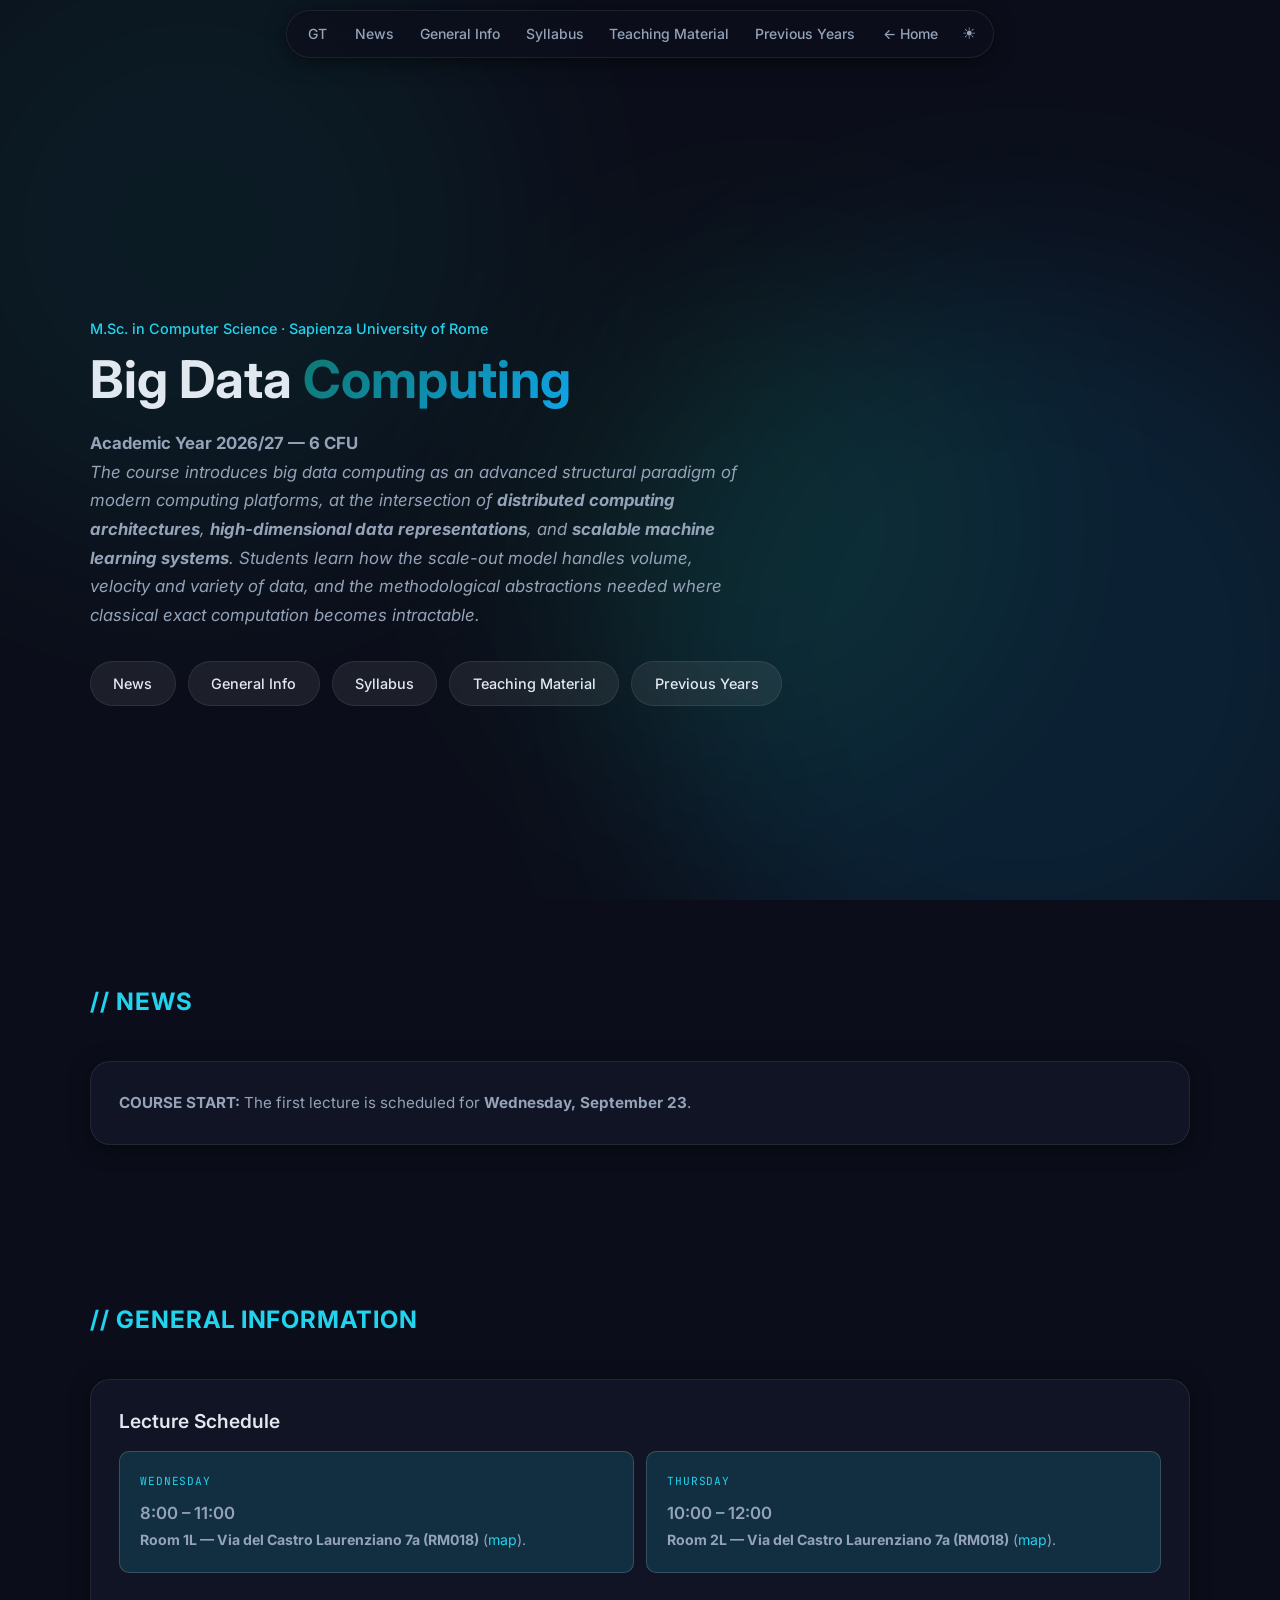
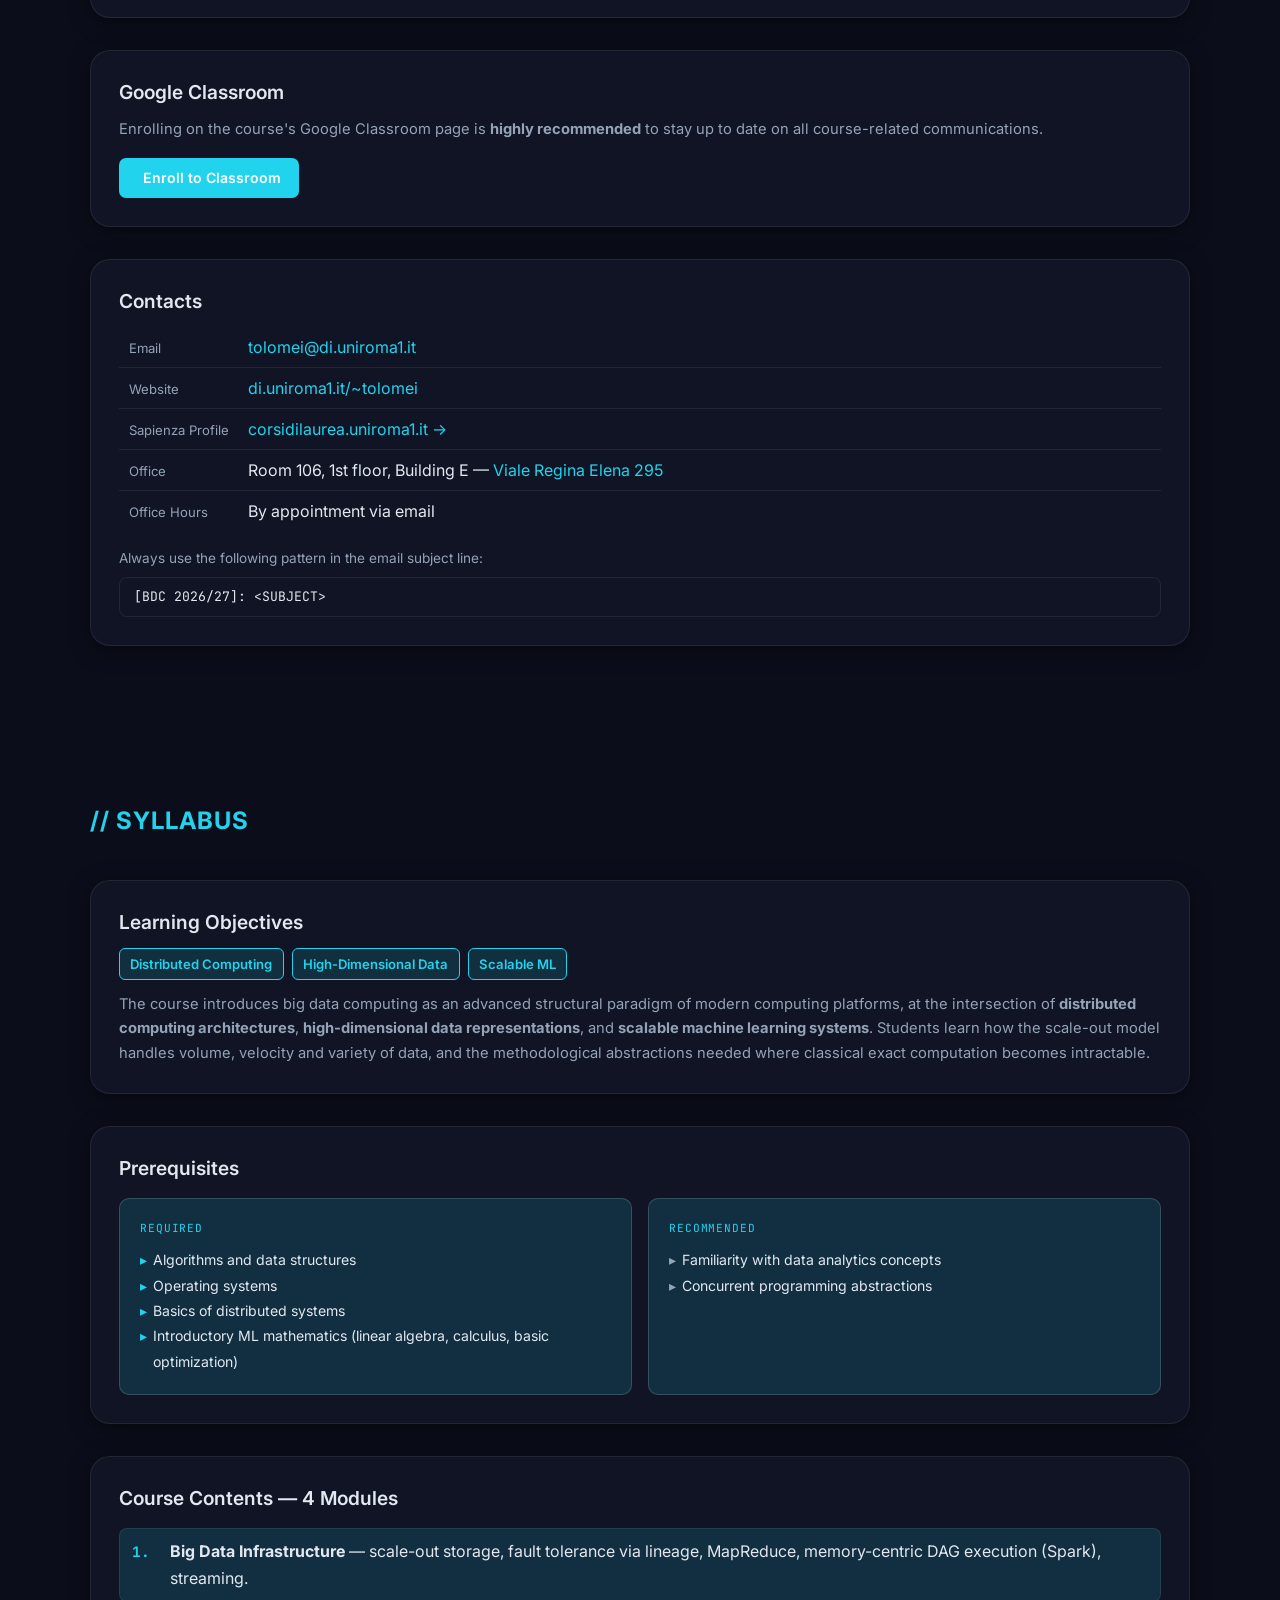
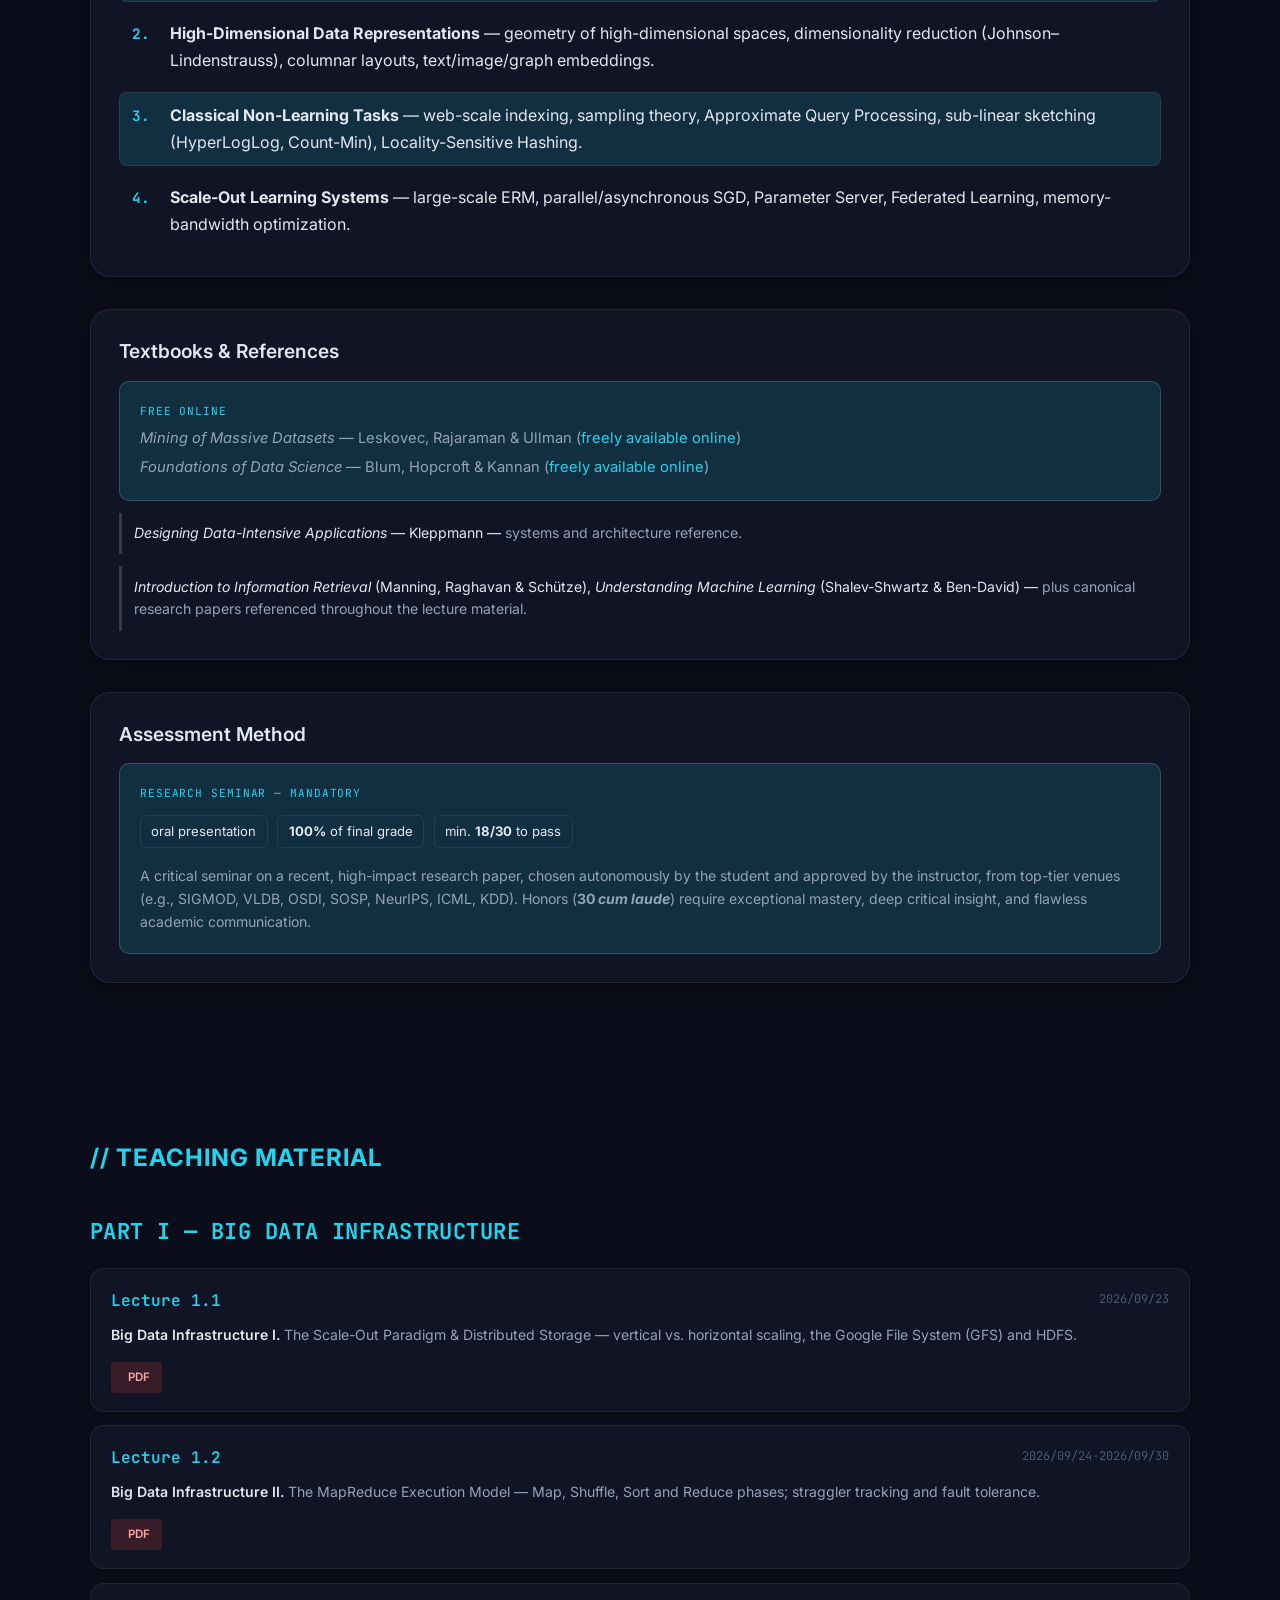
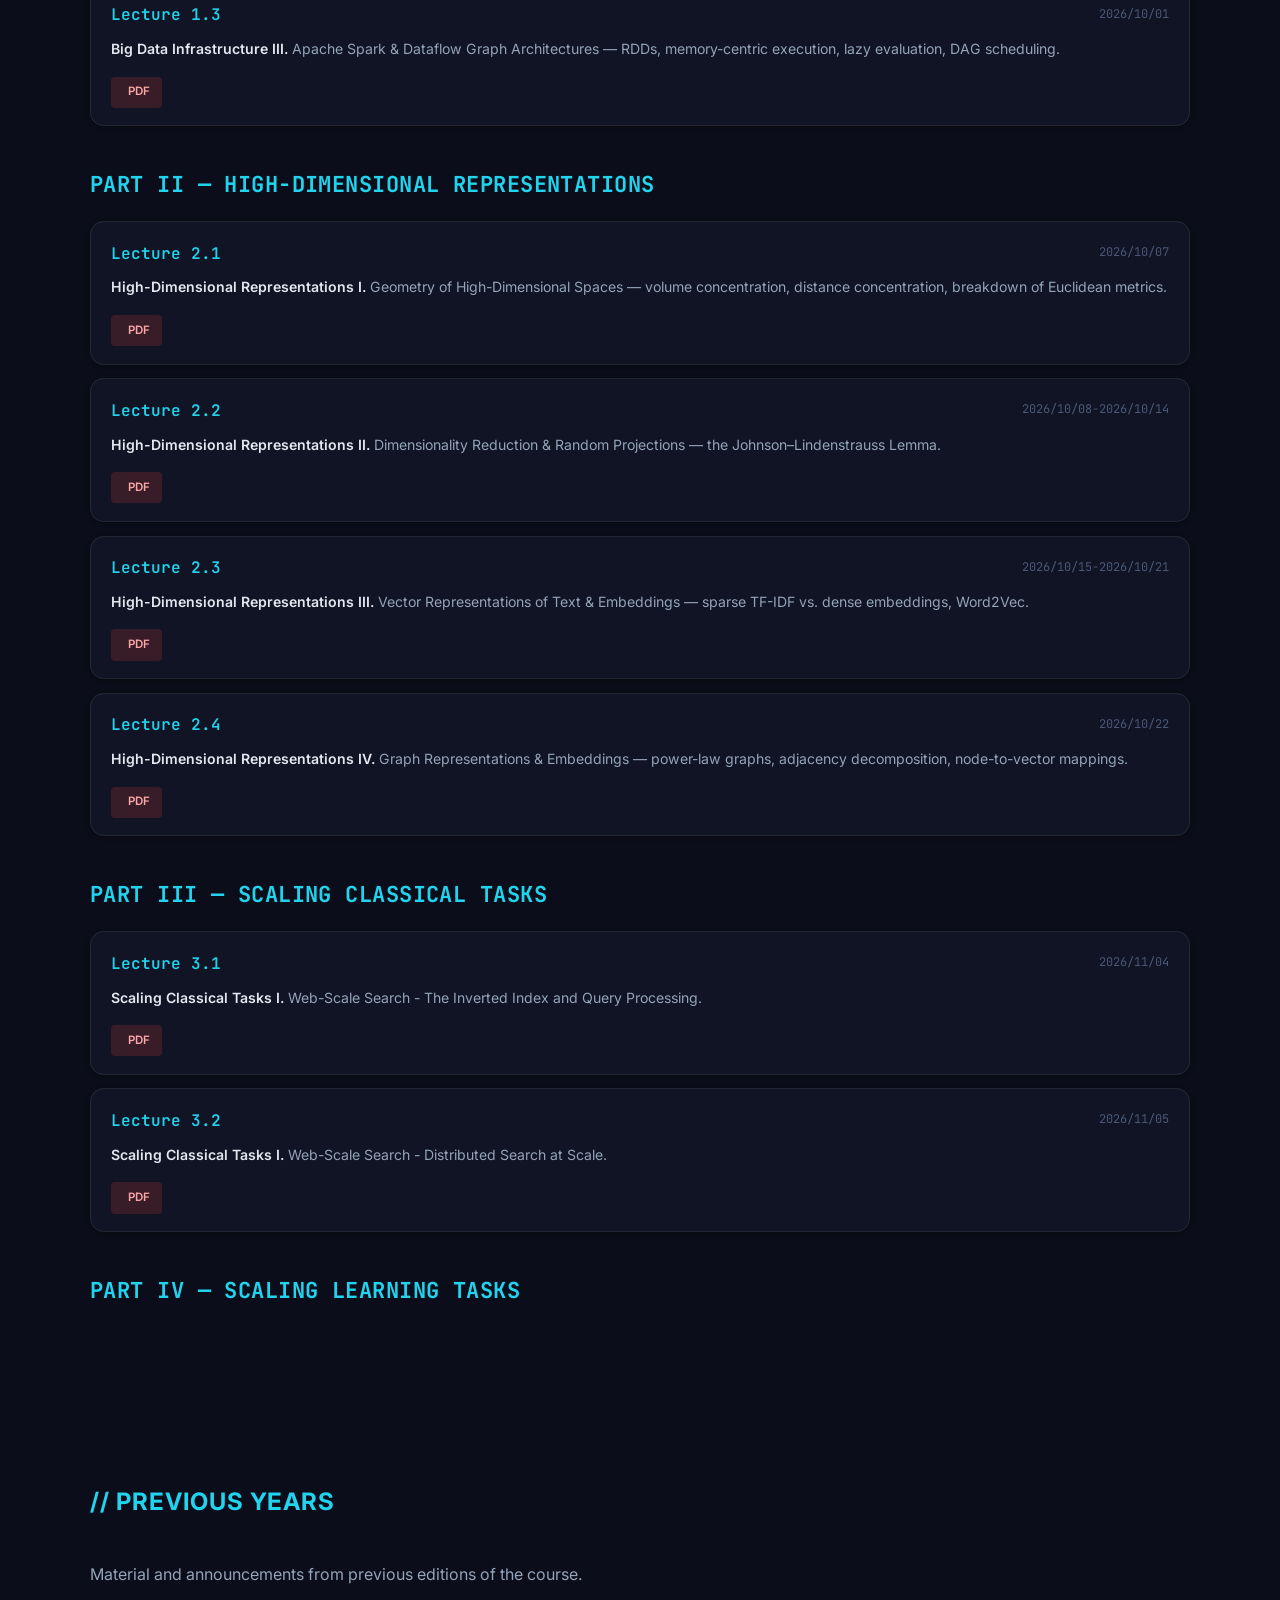
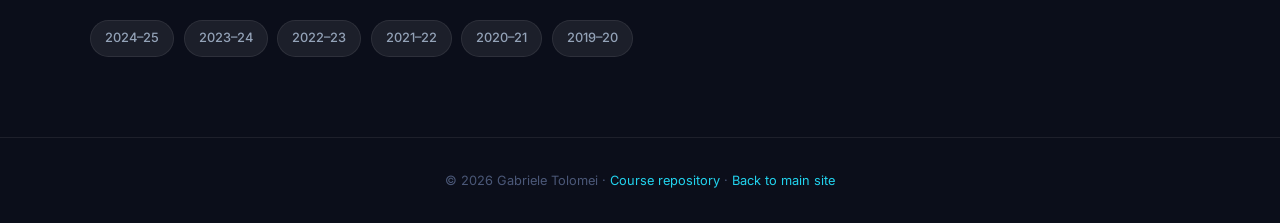
==== teaching/bdc.html @ c01d47d0 "[BDC]: Added Lectures 3.1 Part1 and Part2" ====
<!DOCTYPE html>
<html lang="en" data-theme="light">
<head>
  <meta charset="UTF-8">
  <meta name="viewport" content="width=device-width, initial-scale=1.0">

  <!-- Primary SEO ─────────────────────────────────────────────── -->
  <title>Big Data Computing — 2026/27 · Gabriele Tolomei · Sapienza</title>
  <meta name="description" content="Course page for Big Data Computing (M.Sc. in Computer Science, Sapienza University of Rome), taught by Gabriele Tolomei — A.Y. 2026/27. News, general information, syllabus and teaching material.">
  <meta name="author" content="Gabriele Tolomei">
  <link rel="canonical" href="https://gtolomei.github.io/teaching/bdc.html">

  <!-- Open Graph ──────────────────────────────────────────────── -->
  <meta property="og:type"        content="website">
  <meta property="og:title"       content="Big Data Computing — 2026/27 · Gabriele Tolomei">
  <meta property="og:description" content="Course page for Big Data Computing, Sapienza University of Rome — A.Y. 2026/27.">
  <meta property="og:url"         content="https://gtolomei.github.io/teaching/bdc.html">
  <meta property="og:image"       content="https://gtolomei.github.io/assets/img/profile.jpg">
  <meta property="og:site_name"   content="Gabriele Tolomei">

  <!-- Favicon ─────────────────────────────────────────────────── -->
  <link rel="icon" type="image/png" href="../assets/img/favicon.png">
  <link rel="apple-touch-icon"      href="../assets/img/favicon.png">

  <!-- Theme: set before first paint to avoid flash ────────────── -->
  <script>
    (function () {
      try {
        var stored = localStorage.getItem("theme-pref");
        if (stored) { document.documentElement.setAttribute("data-theme", stored); return; }
      } catch (_) {}
      var h = new Date().getUTCHours();
      document.documentElement.setAttribute("data-theme",
        (h >= 18 || h < 6) ? "dark" : "light");
    })();
  </script>

  <!-- Stylesheet ──────────────────────────────────────────────── -->
  <link rel="stylesheet" href="../assets/css/style.css?v=1.0.1">
</head>

<body>

<!-- ── Background Orbs ── -->
<div class="bg-orbs" aria-hidden="true">
  <div class="orb orb-1"></div>
  <div class="orb orb-2"></div>
  <div class="orb orb-3"></div>
</div>


<!-- ════════════════════════════════════════════════════════════
     NAVIGATION
═════════════════════════════════════════════════════════════ -->
<nav id="navbar" aria-label="Primary navigation">
  <div class="nav-pill">
    <a class="nav-brand" href="../index.html#teaching" aria-label="Back to home">GT</a>
    <ul role="list">
      <li><a href="#news">News</a></li>
      <li><a href="#info">General Info</a></li>
      <li><a href="#syllabus">Syllabus</a></li>
      <li><a href="#material">Teaching Material</a></li>
      <li><a href="#previous-years">Previous Years</a></li>
    </ul>
    <a class="nav-scholar"
       href="../index.html"
       aria-label="Back to main site">← Home</a>
    <button id="theme-toggle" aria-label="Toggle colour theme">🌙</button>
  </div>
</nav>


<!-- ════════════════════════════════════════════════════════════
     PAGE HEADER
═════════════════════════════════════════════════════════════ -->
<section id="course-home" class="hero" aria-label="Course header" style="padding-block:6rem 3rem;">
  <div class="hero-content">
    <div class="hero-text">
      <p class="hero-role">M.Sc. in Computer Science · Sapienza University of Rome</p>
      <h1 class="hero-name">Big Data <span class="gradient-text">Computing</span></h1>
      <p class="hero-bio">
        <strong>Academic Year 2026/27 — 6 CFU</strong><br>
        <em>The course introduces big data computing as an advanced structural paradigm of modern computing platforms,
        at the intersection of <strong>distributed computing architectures</strong>, <strong>high-dimensional data
        representations</strong>, and <strong>scalable machine learning systems</strong>. Students learn how the
        scale-out model handles volume, velocity and variety of data, and the methodological abstractions needed
        where classical exact computation becomes intractable.</em>
      </p>
      <div class="hero-links">
        <a class="btn btn-ghost" href="#news">News</a>
        <a class="btn btn-ghost" href="#info">General Info</a>
        <a class="btn btn-ghost" href="#syllabus">Syllabus</a>
        <a class="btn btn-ghost" href="#material">Teaching Material</a>
        <a class="btn btn-ghost" href="#previous-years">Previous Years</a>
      </div>
    </div>
  </div>
</section>


<!-- ════════════════════════════════════════════════════════════
     NEWS
═════════════════════════════════════════════════════════════ -->
<section id="news" class="section" aria-labelledby="news-title">
  <div class="container">
    <h2 class="section-label" id="news-title">// News</h2>

    <div class="about-grid">
      <div class="about-card about-full">
        <p style="color:var(--text-muted);">
          <strong>COURSE START:</strong> The first lecture is scheduled for <strong>Wednesday, September 23</strong>.
        </p>
      </div>
    </div>
  </div>
</section>


<!-- ════════════════════════════════════════════════════════════
     GENERAL INFORMATION
═════════════════════════════════════════════════════════════ -->
<section id="info" class="section" aria-labelledby="info-title">
  <div class="container">
    <h2 class="section-label" id="info-title">// General Information</h2>

    <div class="about-grid">
      <div class="about-card about-full">
        <h3>Lecture Schedule</h3>

        <div style="display:flex;flex-wrap:wrap;gap:.75rem;margin:1rem 0;">
          <div style="background:var(--accent-bg);border:1px solid var(--border-strong);border-radius:10px;padding:1.25rem;flex:1;min-width:160px;">
            <p style="font-family:'JetBrains Mono',monospace;font-size:.7rem;text-transform:uppercase;letter-spacing:.08em;color:var(--accent);margin-bottom:.5rem;">Wednesday</p>
            <p style="font-size:1.05rem;font-weight:600;">8:00 – 11:00</p>
            <p style="font-size:.88rem;color:var(--text-muted);display:flex;align-items:center;gap:.4rem;">
            <span><strong>Room 1L — Via del Castro Laurenziano 7a (RM018)</strong> (<a href="https://maps.app.goo.gl/i8KBFnCxPJrnbWhq8" target="_blank">map</a>).</span>
            </p>
          </div>
          <div style="background:var(--accent-bg);border:1px solid var(--border-strong);border-radius:10px;padding:1.25rem;flex:1;min-width:160px;">
            <p style="font-family:'JetBrains Mono',monospace;font-size:.7rem;text-transform:uppercase;letter-spacing:.08em;color:var(--accent);margin-bottom:.5rem;">Thursday</p>
            <p style="font-size:1.05rem;font-weight:600;">10:00 – 12:00</p>
            <p style="font-size:.88rem;color:var(--text-muted);display:flex;align-items:center;gap:.4rem;">
            <span><strong>Room 2L — Via del Castro Laurenziano 7a (RM018)</strong> (<a href="https://maps.app.goo.gl/i8KBFnCxPJrnbWhq8" target="_blank">map</a>).</span>
            </p>
          </div>
        </div>
      </div>

      <div class="about-card about-full">
        <h3>Google Classroom</h3>

        <p style="margin:.75rem 0 1rem;font-size:.92rem;">
          Enrolling on the course's Google Classroom page is <strong>highly recommended</strong> to stay up to date on all course-related communications.
        </p>
        <a href="https://classroom.google.com/c/ODg1MjE5NjA1OTkw?cjc=pwjvjnqg"
           target="_blank"
           style="display:inline-flex;align-items:center;gap:.4rem;background:var(--accent);color:#fff;padding:.5rem 1.1rem;border-radius:7px;font-size:.88rem;font-weight:600;text-decoration:none;">
          <i class="ti ti-external-link" aria-hidden="true"></i>
          Enroll to Classroom
        </a>
      </div>

      <div class="about-card about-full">
        <h3>Contacts</h3>

        <div style="margin-top:.75rem;">

          <div style="display:flex;align-items:baseline;gap:.6rem;padding:.4rem 0;border-bottom:1px solid var(--border);">
            <i class="ti ti-mail" aria-hidden="true" style="color:var(--accent);flex-shrink:0;"></i>
            <span style="min-width:110px;font-size:.82rem;color:var(--text-muted);">Email</span>
            <a href="mailto:tolomei@di.uniroma1.it">tolomei@di.uniroma1.it</a>
          </div>

          <div style="display:flex;align-items:baseline;gap:.6rem;padding:.4rem 0;border-bottom:1px solid var(--border);">
            <i class="ti ti-world" aria-hidden="true" style="color:var(--accent);flex-shrink:0;"></i>
            <span style="min-width:110px;font-size:.82rem;color:var(--text-muted);">Website</span>
            <a href="https://www.di.uniroma1.it/~tolomei" target="_blank" rel="noopener">di.uniroma1.it/~tolomei</a>
          </div>

          <div style="display:flex;align-items:baseline;gap:.6rem;padding:.4rem 0;border-bottom:1px solid var(--border);">
            <i class="ti ti-school" aria-hidden="true" style="color:var(--accent);flex-shrink:0;"></i>
            <span style="min-width:110px;font-size:.82rem;color:var(--text-muted);">Sapienza Profile</span>
            <a href="https://corsidilaurea.uniroma1.it/it/users/gabrieletolomeiuniroma1it" target="_blank" rel="noopener">corsidilaurea.uniroma1.it &rarr;</a>
          </div>

          <div style="display:flex;align-items:baseline;gap:.6rem;padding:.4rem 0;border-bottom:1px solid var(--border);">
            <i class="ti ti-building" aria-hidden="true" style="color:var(--accent);flex-shrink:0;"></i>
            <span style="min-width:110px;font-size:.82rem;color:var(--text-muted);">Office</span>
            <span>Room 106, 1st floor, Building E &mdash;
              <a href="https://goo.gl/maps/5dSuQbvaeqXePV9y6" target="_blank">Viale Regina Elena 295</a>
            </span>
          </div>

          <div style="display:flex;align-items:baseline;gap:.6rem;padding:.4rem 0;">
            <i class="ti ti-calendar-time" aria-hidden="true" style="color:var(--accent);flex-shrink:0;"></i>
            <span style="min-width:110px;font-size:.82rem;color:var(--text-muted);">Office Hours</span>
            <span>By appointment via email</span>
          </div>

        </div>

        <p style="margin-top:1rem;font-size:.85rem;color:var(--text-muted);">
          Always use the following pattern in the email subject line:
        </p>
        <div style="background:var(--surface-2,var(--surface));border:1px solid var(--border);border-radius:8px;padding:.5rem .9rem;margin-top:.4rem;font-family:'JetBrains Mono',monospace;font-size:.82rem;">
          [BDC 2026/27]: &lt;SUBJECT&gt;
        </div>
      </div>
    </div>
  </div>
</section>


<!-- ════════════════════════════════════════════════════════════
     SYLLABUS
═════════════════════════════════════════════════════════════ -->
<section id="syllabus" class="section" aria-labelledby="syllabus-title">
  <div class="container">
    <h2 class="section-label" id="syllabus-title">// Syllabus</h2>
    <!-- <p style="color:var(--text-muted);margin-bottom:2rem;max-width:120ch">
      6 CFU — M.Sc. in Computer Science, Sapienza University of Rome. Summary of the official course syllabus (A.Y. 2026/27);
      the complete document, including all details, is available upon request.
    </p> -->

    <div class="about-grid">
      <div class="about-card about-full">
        <h3>Learning Objectives</h3>

        <div style="display:flex;gap:.5rem;flex-wrap:wrap;margin:.75rem 0;">
          <span style="border-radius:6px;padding:.25rem .65rem;font-size:.82rem;background:var(--accent-bg);border:1px solid var(--accent);color:var(--accent);font-weight:600;">Distributed Computing</span>
          <span style="border-radius:6px;padding:.25rem .65rem;font-size:.82rem;background:var(--accent-bg);border:1px solid var(--accent);color:var(--accent);font-weight:600;">High-Dimensional Data</span>
          <span style="border-radius:6px;padding:.25rem .65rem;font-size:.82rem;background:var(--accent-bg);border:1px solid var(--accent);color:var(--accent);font-weight:600;">Scalable ML</span>
        </div>

        <p style="font-size:.92rem;line-height:1.65;">
          The course introduces big data computing as an advanced structural paradigm of modern computing platforms,
          at the intersection of <strong>distributed computing architectures</strong>, <strong>high-dimensional data
          representations</strong>, and <strong>scalable machine learning systems</strong>. Students learn how the
          scale-out model handles volume, velocity and variety of data, and the methodological abstractions needed
          where classical exact computation becomes intractable.
        </p>
      </div>

      <div class="about-card about-full">
        <h3>Prerequisites</h3>

        <div style="display:grid;grid-template-columns:1fr 1fr;gap:1rem;margin-top:1rem;">
          <div style="background:var(--accent-bg);border:1px solid var(--border-strong);border-radius:10px;padding:1.25rem;">
            <p style="font-family:'JetBrains Mono',monospace;font-size:.7rem;text-transform:uppercase;letter-spacing:.08em;color:var(--accent);margin-bottom:.6rem;">Required</p>
            <ul style="list-style:none;padding:0;margin:0;font-size:.88rem;line-height:1.8;">
              <li style="display:flex;gap:.4rem;"><span style="color:var(--accent);">▸</span> Algorithms and data structures</li>
              <li style="display:flex;gap:.4rem;"><span style="color:var(--accent);">▸</span> Operating systems</li>
              <li style="display:flex;gap:.4rem;"><span style="color:var(--accent);">▸</span> Basics of distributed systems</li>
              <li style="display:flex;gap:.4rem;"><span style="color:var(--accent);">▸</span> Introductory ML mathematics (linear algebra, calculus, basic optimization)</li>
            </ul>
          </div>
          <div style="background:var(--accent-bg);border:1px solid var(--border-strong);border-radius:10px;padding:1.25rem;">
            <p style="font-family:'JetBrains Mono',monospace;font-size:.7rem;text-transform:uppercase;letter-spacing:.08em;color:var(--accent);margin-bottom:.6rem;">Recommended</p>
            <ul style="list-style:none;padding:0;margin:0;font-size:.88rem;line-height:1.8;">
              <li style="display:flex;gap:.4rem;"><span style="color:var(--text-muted);">▸</span> Familiarity with data analytics concepts</li>
              <li style="display:flex;gap:.4rem;"><span style="color:var(--text-muted);">▸</span> Concurrent programming abstractions</li>
            </ul>
          </div>
        </div>
      </div>

      <div class="about-card about-full">
        <h3>Course Contents &mdash; 4 Modules</h3>

        <div style="margin-top:1rem;display:flex;flex-direction:column;gap:.5rem;">

          <div style="display:flex;gap:1rem;align-items:baseline;padding:.55rem .75rem;border-radius:8px;background:var(--accent-bg);border:1px solid var(--border);">
            <span style="font-family:'JetBrains Mono',monospace;font-size:.9rem;font-weight:700;color:var(--accent);min-width:1.4rem;">1.</span>
            <span><strong>Big Data Infrastructure</strong> &mdash; scale-out storage, fault tolerance via lineage, MapReduce, memory-centric DAG execution (Spark), streaming.</span>
          </div>

          <div style="display:flex;gap:1rem;align-items:baseline;padding:.55rem .75rem;border-radius:8px;border:1px solid transparent;">
            <span style="font-family:'JetBrains Mono',monospace;font-size:.9rem;font-weight:700;color:var(--accent);min-width:1.4rem;">2.</span>
            <span><strong>High-Dimensional Data Representations</strong> &mdash; geometry of high-dimensional spaces, dimensionality reduction (Johnson&ndash;Lindenstrauss), columnar layouts, text/image/graph embeddings.</span>
          </div>

          <div style="display:flex;gap:1rem;align-items:baseline;padding:.55rem .75rem;border-radius:8px;background:var(--accent-bg);border:1px solid var(--border);">
            <span style="font-family:'JetBrains Mono',monospace;font-size:.9rem;font-weight:700;color:var(--accent);min-width:1.4rem;">3.</span>
            <span><strong>Classical Non-Learning Tasks</strong> &mdash; web-scale indexing, sampling theory, Approximate Query Processing, sub-linear sketching (HyperLogLog, Count-Min), Locality-Sensitive Hashing.</span>
          </div>

          <div style="display:flex;gap:1rem;align-items:baseline;padding:.55rem .75rem;border-radius:8px;border:1px solid transparent;">
            <span style="font-family:'JetBrains Mono',monospace;font-size:.9rem;font-weight:700;color:var(--accent);min-width:1.4rem;">4.</span>
            <span><strong>Scale-Out Learning Systems</strong> &mdash; large-scale ERM, parallel/asynchronous SGD, Parameter Server, Federated Learning, memory-bandwidth optimization.</span>
          </div>

        </div>
      </div>

      <div class="about-card about-full">
        <h3>Textbooks &amp; References</h3>

        <div style="margin-top:1rem;display:flex;flex-direction:column;gap:.75rem;">

          <div style="background:var(--accent-bg);border:1px solid var(--border-strong);border-radius:10px;padding:1.25rem;">
            <p style="font-family:'JetBrains Mono',monospace;font-size:.7rem;text-transform:uppercase;letter-spacing:.08em;color:var(--accent);margin-bottom:.3rem;">Free online</p>
            <p style="font-size:.92rem;"><em>Mining of Massive Datasets</em> &mdash; Leskovec, Rajaraman &amp; Ullman (<a href="http://www.mmds.org/" target="_blank" rel="noopener">freely available online</a>)</p> 
            <p style="font-size:.92rem;margin-top:.25rem;"><em>Foundations of Data Science</em> &mdash; Blum, Hopcroft &amp; Kannan (<a href="https://www.cs.cornell.edu/jeh/book.pdf" target="_blank" rel="noopener">freely available online</a>)</p>
          </div>

          <div style="padding:.6rem .75rem;border-left:3px solid var(--border-strong);font-size:.88rem;line-height:1.6;">
            <em>Designing Data-Intensive Applications</em> &mdash; Kleppmann &mdash;
            <span style="color:var(--text-muted);">systems and architecture reference.</span>
          </div>

          <div style="padding:.6rem .75rem;border-left:3px solid var(--border-strong);font-size:.88rem;line-height:1.6;">
            <em>Introduction to Information Retrieval</em> (Manning, Raghavan &amp; Schütze),
            <em>Understanding Machine Learning</em> (Shalev-Shwartz &amp; Ben-David) &mdash;
            <span style="color:var(--text-muted);">plus canonical research papers referenced throughout the lecture material.</span>
          </div>

        </div>
      </div>

      <div class="about-card about-full">
        <h3>Assessment Method</h3>

        <div style="background:var(--accent-bg);border:1px solid var(--border-strong);border-radius:10px;padding:1.25rem;margin-top:1rem;">
          <p style="font-family:'JetBrains Mono',monospace;font-size:.7rem;text-transform:uppercase;letter-spacing:.08em;color:var(--accent);margin-bottom:.75rem;">Research Seminar &mdash; mandatory</p>

          <div style="display:flex;gap:.6rem;flex-wrap:wrap;margin-bottom:1rem;">
            <span style="background:var(--surface-2,var(--surface));border:1px solid var(--border);border-radius:6px;padding:.25rem .65rem;font-size:.82rem;">oral presentation</span>
            <span style="background:var(--surface-2,var(--surface));border:1px solid var(--border);border-radius:6px;padding:.25rem .65rem;font-size:.82rem;"><strong>100%</strong> of final grade</span>
            <span style="background:var(--surface-2,var(--surface));border:1px solid var(--border);border-radius:6px;padding:.25rem .65rem;font-size:.82rem;">min. <strong>18/30</strong> to pass</span>
          </div>

          <p style="font-size:.88rem;line-height:1.65;">
            A critical seminar on a recent, high-impact research paper, chosen autonomously by the student and
            approved by the instructor, from top-tier venues (e.g., SIGMOD, VLDB, OSDI, SOSP, NeurIPS, ICML, KDD).
            Honors (<strong>30 <em>cum laude</em></strong>) require exceptional mastery, deep critical insight, and
            flawless academic communication.
          </p>
        </div>
      </div>

      <!-- <div class="about-card about-full">
        <h3>Teaching Delivery &amp; Attendance</h3>
        <p style="font-size:.92rem;line-height:1.65;">
          Purely theoretical and methodological <strong>lectures</strong> covering architectural design, mathematical proofs,
          and platform mechanics. <strong>No</strong> practical lab sessions, programming assignments, or supervised exercises.
          Attendance is highly recommended.
        </p>
      </div> -->
    </div>
  </div>
</section>


<!-- ════════════════════════════════════════════════════════════
     TEACHING MATERIAL
═════════════════════════════════════════════════════════════ -->
<section id="material" class="section" aria-labelledby="material-title">
  <div class="container">
    <h2 class="section-label" id="material-title">// Teaching Material</h2>

    <div class="materiale-part" id="part-1">
      <h3 class="materiale-part-title">Part I — BIG DATA INFRASTRUCTURE</h3>
      <div class="lecture-cards">
        <article class="lecture-card">
          <div class="lecture-card-head">
            <span class="lecture-card-id">Lecture 1.1</span>
            <span class="lecture-card-date"><i class="ti ti-calendar" aria-hidden="true"></i>2026/09/23</span>
          </div>
          <p class="lecture-card-desc"><strong style="color:var(--text);font-weight:600;">Big Data Infrastructure I.</strong> The Scale-Out Paradigm &amp; Distributed Storage — vertical vs. horizontal scaling, the Google File System (GFS) and HDFS.</p>
          <div class="lecture-card-links">
            <a class="lecture-tag lecture-tag-pdf" href="../assets/docs/bdc/slides/pdf/Lecture_1_1_Scaling_Out.pdf" target="_blank" rel="noopener"><i class="ti ti-file-type-pdf" aria-hidden="true"></i>PDF</a>
            <!-- <a class="lecture-tag lecture-tag-html" href="../assets/docs/bdc/slides/html/Lecture_1_1_Scaling_Out.html" target="_blank" rel="noopener"><i class="ti ti-code" aria-hidden="true"></i>HTML</a> -->
          </div>
        </article>
        <article class="lecture-card">
          <div class="lecture-card-head">
            <span class="lecture-card-id">Lecture 1.2</span>
            <span class="lecture-card-date"><i class="ti ti-calendar" aria-hidden="true"></i>2026/09/24-2026/09/30</span>
          </div>
          <p class="lecture-card-desc"><strong style="color:var(--text);font-weight:600;">Big Data Infrastructure II.</strong> The MapReduce Execution Model — Map, Shuffle, Sort and Reduce phases; straggler tracking and fault tolerance.</p>
          <div class="lecture-card-links">
            <a class="lecture-tag lecture-tag-pdf" href="../assets/docs/bdc/slides/pdf/Lecture_1_2_MapReduce.pdf" target="_blank" rel="noopener"><i class="ti ti-file-type-pdf" aria-hidden="true"></i>PDF</a>
            <!-- <a class="lecture-tag lecture-tag-html" href="../assets/docs/bdc/slides/html/Lecture_1_2_MapReduce.html" target="_blank" rel="noopener"><i class="ti ti-code" aria-hidden="true"></i>HTML</a> -->
          </div>
        </article>
        <article class="lecture-card">
          <div class="lecture-card-head">
            <span class="lecture-card-id">Lecture 1.3</span>
            <span class="lecture-card-date"><i class="ti ti-calendar" aria-hidden="true"></i>2026/10/01</span>
          </div>
          <p class="lecture-card-desc"><strong style="color:var(--text);font-weight:600;">Big Data Infrastructure III.</strong> Apache Spark &amp; Dataflow Graph Architectures — RDDs, memory-centric execution, lazy evaluation, DAG scheduling.</p>
          <div class="lecture-card-links">
            <a class="lecture-tag lecture-tag-pdf" href="../assets/docs/bdc/slides/pdf/Lecture_1_3_Spark.pdf" target="_blank" rel="noopener"><i class="ti ti-file-type-pdf" aria-hidden="true"></i>PDF</a>
            <!-- <a class="lecture-tag lecture-tag-html" href="../assets/docs/bdc/slides/html/Lecture_1_3_Spark.html" target="_blank" rel="noopener"><i class="ti ti-code" aria-hidden="true"></i>HTML</a> -->
          </div>
        <!-- </article>
        <article class="lecture-card">
          <div class="lecture-card-head">
            <span class="lecture-card-id">Lecture 1.4</span>
            <span class="lecture-card-date"><i class="ti ti-calendar" aria-hidden="true"></i>Date TBD</span>
          </div>
          <p class="lecture-card-desc"><strong style="color:var(--text);font-weight:600;">Big Data Infrastructure IV.</strong> Modern Data Infrastructure &amp; Streaming Frameworks — Apache Flink, Ray, and Lakehouse storage (Delta Lake).</p>
          <div class="lecture-card-links">
            <a class="lecture-tag lecture-tag-pdf" href="../assets/docs/bdc/slides/pdf/Lecture_1_4_Streaming_Frameworks.pdf" target="_blank" rel="noopener"><i class="ti ti-file-type-pdf" aria-hidden="true"></i>PDF</a>
            <a class="lecture-tag lecture-tag-html" href="../assets/docs/bdc/slides/html/Lecture_1_4_Streaming_Frameworks.html" target="_blank" rel="noopener"><i class="ti ti-code" aria-hidden="true"></i>HTML</a>
          </div>
        </article> -->
      </div>
    </div>

    <div class="materiale-part" id="part-2">
      <h3 class="materiale-part-title">Part II — HIGH-DIMENSIONAL REPRESENTATIONS</h3>
      <div class="lecture-cards">
        <article class="lecture-card">
          <div class="lecture-card-head">
            <span class="lecture-card-id">Lecture 2.1</span>
            <span class="lecture-card-date"><i class="ti ti-calendar" aria-hidden="true"></i>2026/10/07</span>
          </div>
          <p class="lecture-card-desc"><strong style="color:var(--text);font-weight:600;">High-Dimensional Representations I.</strong> Geometry of High-Dimensional Spaces — volume concentration, distance concentration, breakdown of Euclidean metrics.</p>
          <div class="lecture-card-links">
            <a class="lecture-tag lecture-tag-pdf" href="../assets/docs/bdc/slides/pdf/Lecture_2_1_High_Dimensional_Geometry.pdf" target="_blank" rel="noopener"><i class="ti ti-file-type-pdf" aria-hidden="true"></i>PDF</a>
            <!-- <a class="lecture-tag lecture-tag-html" href="../assets/docs/bdc/slides/html/Lecture_2_1_High_Dimensional_Geometry.html" target="_blank" rel="noopener"><i class="ti ti-code" aria-hidden="true"></i>HTML</a> -->
          </div>
        </article>
        <article class="lecture-card">
          <div class="lecture-card-head">
            <span class="lecture-card-id">Lecture 2.2</span>
            <span class="lecture-card-date"><i class="ti ti-calendar" aria-hidden="true"></i>2026/10/08-2026/10/14</span>
          </div>
          <p class="lecture-card-desc"><strong style="color:var(--text);font-weight:600;">High-Dimensional Representations II.</strong> Dimensionality Reduction &amp; Random Projections — the Johnson–Lindenstrauss Lemma.</p>
          <div class="lecture-card-links">
            <a class="lecture-tag lecture-tag-pdf" href="../assets/docs/bdc/slides/pdf/Lecture_2_2_Dimensionality_Reduction.pdf" target="_blank" rel="noopener"><i class="ti ti-file-type-pdf" aria-hidden="true"></i>PDF</a>
            <!-- <a class="lecture-tag lecture-tag-html" href="../assets/docs/bdc/slides/html/Lecture_2_2_Dimensionality_Reduction.html" target="_blank" rel="noopener"><i class="ti ti-code" aria-hidden="true"></i>HTML</a> -->
          </div>
        </article>
        <!--<article class="lecture-card">
          <div class="lecture-card-head">
            <span class="lecture-card-id">Lecture 2.3</span>
            <span class="lecture-card-date"><i class="ti ti-calendar" aria-hidden="true"></i>Date TBD</span>
          </div>
          <p class="lecture-card-desc"><strong style="color:var(--text);font-weight:600;">High-Dimensional Representations III.</strong> Scalable Tabular &amp; Columnar Representations — row- vs. column-major layouts, Parquet/ORC internals.</p>
          <div class="lecture-card-links">
            <a class="lecture-tag lecture-tag-pdf" href="../assets/docs/bdc/slides/pdf/Lecture_2_3_Columnar_Representations.pdf" target="_blank" rel="noopener"><i class="ti ti-file-type-pdf" aria-hidden="true"></i>PDF</a>
            <a class="lecture-tag lecture-tag-html" href="../assets/docs/bdc/slides/html/Lecture_2_3_Columnar_Representations.html" target="_blank" rel="noopener"><i class="ti ti-code" aria-hidden="true"></i>HTML</a>
          </div>
        </article>
      -->
        <article class="lecture-card">
          <div class="lecture-card-head">
            <span class="lecture-card-id">Lecture 2.3</span>
            <span class="lecture-card-date"><i class="ti ti-calendar" aria-hidden="true"></i>2026/10/15-2026/10/21</span>
          </div>
          <p class="lecture-card-desc"><strong style="color:var(--text);font-weight:600;">High-Dimensional Representations III.</strong> Vector Representations of Text &amp; Embeddings — sparse TF-IDF vs. dense embeddings, Word2Vec.</p>
          <div class="lecture-card-links">
            <a class="lecture-tag lecture-tag-pdf" href="../assets/docs/bdc/slides/pdf/Lecture_2_3_Text_Embeddings.pdf" target="_blank" rel="noopener"><i class="ti ti-file-type-pdf" aria-hidden="true"></i>PDF</a>
            <!-- <a class="lecture-tag lecture-tag-html" href="../assets/docs/bdc/slides/html/Lecture_2_4_Text_Embeddings.html" target="_blank" rel="noopener"><i class="ti ti-code" aria-hidden="true"></i>HTML</a> -->
          </div>
        </article>
        <!--
        <article class="lecture-card">
          <div class="lecture-card-head">
            <span class="lecture-card-id">Lecture 2.5</span>
            <span class="lecture-card-date"><i class="ti ti-calendar" aria-hidden="true"></i>Date TBD</span>
          </div>
          <p class="lecture-card-desc"><strong style="color:var(--text);font-weight:600;">High-Dimensional Representations V.</strong> High-Dimensional Image Latent Spaces — CNNs and vision transformers mapping pixels to semantic embeddings.</p>
          <div class="lecture-card-links">
            <a class="lecture-tag lecture-tag-pdf" href="../assets/docs/bdc/slides/pdf/Lecture_2_5_Image_Latent_Spaces.pdf" target="_blank" rel="noopener"><i class="ti ti-file-type-pdf" aria-hidden="true"></i>PDF</a>
            <a class="lecture-tag lecture-tag-html" href="../assets/docs/bdc/slides/html/Lecture_2_5_Image_Latent_Spaces.html" target="_blank" rel="noopener"><i class="ti ti-code" aria-hidden="true"></i>HTML</a>
          </div>
        </article>
      -->
        <article class="lecture-card">
          <div class="lecture-card-head">
            <span class="lecture-card-id">Lecture 2.4</span>
            <span class="lecture-card-date"><i class="ti ti-calendar" aria-hidden="true"></i>2026/10/22</span>
          </div>
          <p class="lecture-card-desc"><strong style="color:var(--text);font-weight:600;">High-Dimensional Representations IV.</strong> Graph Representations &amp; Embeddings — power-law graphs, adjacency decomposition, node-to-vector mappings.</p>
          <div class="lecture-card-links">
            <a class="lecture-tag lecture-tag-pdf" href="../assets/docs/bdc/slides/pdf/Lecture_2_4_Graph_Representations.pdf" target="_blank" rel="noopener"><i class="ti ti-file-type-pdf" aria-hidden="true"></i>PDF</a>
            <!-- <a class="lecture-tag lecture-tag-html" href="../assets/docs/bdc/slides/html/Lecture_2_4_Graph_Representations.html" target="_blank" rel="noopener"><i class="ti ti-code" aria-hidden="true"></i>HTML</a> -->
          </div>
        </article>
      </div>
    </div>

    <div class="materiale-part" id="part-3">
      <h3 class="materiale-part-title">Part III — SCALING CLASSICAL TASKS</h3>
      <div class="lecture-cards">
        <article class="lecture-card">
          <div class="lecture-card-head">
            <span class="lecture-card-id">Lecture 3.1</span>
            <span class="lecture-card-date"><i class="ti ti-calendar" aria-hidden="true"></i>2026/11/04</span>
          </div>
          <p class="lecture-card-desc"><strong style="color:var(--text);font-weight:600;">Scaling Classical Tasks I.</strong> Web-Scale Search - The Inverted Index and Query Processing.</p>
          <div class="lecture-card-links">
            <a class="lecture-tag lecture-tag-pdf" href="../assets/docs/bdc/slides/pdf/Lecture_3_1_Web_Scale_Search_Part1.pdf" target="_blank" rel="noopener"><i class="ti ti-file-type-pdf" aria-hidden="true"></i>PDF</a>
            <!-- <a class="lecture-tag lecture-tag-html" href="../assets/docs/bdc/slides/html/Lecture_3_1_Web_Scale_Search_Part1.html" target="_blank" rel="noopener"><i class="ti ti-code" aria-hidden="true"></i>HTML</a> -->
          </div>
        </article>
        <article class="lecture-card">
          <div class="lecture-card-head">
            <span class="lecture-card-id">Lecture 3.2</span>
            <span class="lecture-card-date"><i class="ti ti-calendar" aria-hidden="true"></i>2026/11/05</span>
          </div>
          <p class="lecture-card-desc"><strong style="color:var(--text);font-weight:600;">Scaling Classical Tasks I.</strong> Web-Scale Search - Distributed Search at Scale.</p>
          <div class="lecture-card-links">
            <a class="lecture-tag lecture-tag-pdf" href="../assets/docs/bdc/slides/pdf/Lecture_3_1_Web_Scale_Search_Part2.pdf" target="_blank" rel="noopener"><i class="ti ti-file-type-pdf" aria-hidden="true"></i>PDF</a>
            <!-- <a class="lecture-tag lecture-tag-html" href="../assets/docs/bdc/slides/html/Lecture_3_1_Web_Scale_Search_Part2.pdf.html" target="_blank" rel="noopener"><i class="ti ti-code" aria-hidden="true"></i>HTML</a> -->
          </div>
        </article>
        <!-- <article class="lecture-card">
          <div class="lecture-card-head">
            <span class="lecture-card-id">Lecture 3.3</span>
            <span class="lecture-card-date"><i class="ti ti-calendar" aria-hidden="true"></i>Date TBD</span>
          </div>
          <p class="lecture-card-desc"><strong style="color:var(--text);font-weight:600;">Scaling Classical Tasks III.</strong> Sketching Primitives I: Cardinality Estimation — the LogLog family and HyperLogLog.</p>
          <div class="lecture-card-links">
            <a class="lecture-tag lecture-tag-pdf" href="../assets/docs/bdc/slides/pdf/Lecture_3_3_HyperLogLog.pdf" target="_blank" rel="noopener"><i class="ti ti-file-type-pdf" aria-hidden="true"></i>PDF</a>
            <a class="lecture-tag lecture-tag-html" href="../assets/docs/bdc/slides/html/Lecture_3_3_HyperLogLog.html" target="_blank" rel="noopener"><i class="ti ti-code" aria-hidden="true"></i>HTML</a>
          </div>
        </article>
        <article class="lecture-card">
          <div class="lecture-card-head">
            <span class="lecture-card-id">Lecture 3.4</span>
            <span class="lecture-card-date"><i class="ti ti-calendar" aria-hidden="true"></i>Date TBD</span>
          </div>
          <p class="lecture-card-desc"><strong style="color:var(--text);font-weight:600;">Scaling Classical Tasks IV.</strong> Sketching Primitives II: Frequency Estimation — the Count-Min Sketch and its error bounds.</p>
          <div class="lecture-card-links">
            <a class="lecture-tag lecture-tag-pdf" href="../assets/docs/bdc/slides/pdf/Lecture_3_4_Count_Min_Sketch.pdf" target="_blank" rel="noopener"><i class="ti ti-file-type-pdf" aria-hidden="true"></i>PDF</a>
            <a class="lecture-tag lecture-tag-html" href="../assets/docs/bdc/slides/html/Lecture_3_4_Count_Min_Sketch.html" target="_blank" rel="noopener"><i class="ti ti-code" aria-hidden="true"></i>HTML</a>
          </div>
        </article>
        <article class="lecture-card">
          <div class="lecture-card-head">
            <span class="lecture-card-id">Lecture 3.5</span>
            <span class="lecture-card-date"><i class="ti ti-calendar" aria-hidden="true"></i>Date TBD</span>
          </div>
          <p class="lecture-card-desc"><strong style="color:var(--text);font-weight:600;">Scaling Classical Tasks V.</strong> Locality-Sensitive Hashing (LSH) — MinHashing, LSH bands, sub-linear nearest-neighbor search.</p>
          <div class="lecture-card-links">
            <a class="lecture-tag lecture-tag-pdf" href="../assets/docs/bdc/slides/pdf/Lecture_3_5_Locality_Sensitive_Hashing.pdf" target="_blank" rel="noopener"><i class="ti ti-file-type-pdf" aria-hidden="true"></i>PDF</a>
            <a class="lecture-tag lecture-tag-html" href="../assets/docs/bdc/slides/html/Lecture_3_5_Locality_Sensitive_Hashing.html" target="_blank" rel="noopener"><i class="ti ti-code" aria-hidden="true"></i>HTML</a>
          </div>
        </article> -->
      </div>
    </div>

    <div class="materiale-part" id="part-4">
      <h3 class="materiale-part-title">Part IV — SCALING LEARNING TASKS</h3>
      <div class="lecture-cards">
        <!-- <article class="lecture-card">
          <div class="lecture-card-head">
            <span class="lecture-card-id">Lecture 4.1</span>
            <span class="lecture-card-date"><i class="ti ti-calendar" aria-hidden="true"></i>Date TBD</span>
          </div>
          <p class="lecture-card-desc"><strong style="color:var(--text);font-weight:600;">Scaling Learning Tasks I.</strong> Optimization at Scale: Empirical Risk Minimization — objective functions and batch gradient descent bottlenecks.</p>
          <div class="lecture-card-links">
            <a class="lecture-tag lecture-tag-pdf" href="../assets/docs/bdc/slides/pdf/Lecture_4_1_Empirical_Risk_Minimization.pdf" target="_blank" rel="noopener"><i class="ti ti-file-type-pdf" aria-hidden="true"></i>PDF</a>
            <a class="lecture-tag lecture-tag-html" href="../assets/docs/bdc/slides/html/Lecture_4_1_Empirical_Risk_Minimization.html" target="_blank" rel="noopener"><i class="ti ti-code" aria-hidden="true"></i>HTML</a>
          </div>
        </article>
        <article class="lecture-card">
          <div class="lecture-card-head">
            <span class="lecture-card-id">Lecture 4.2</span>
            <span class="lecture-card-date"><i class="ti ti-calendar" aria-hidden="true"></i>Date TBD</span>
          </div>
          <p class="lecture-card-desc"><strong style="color:var(--text);font-weight:600;">Scaling Learning Tasks II.</strong> Parallel Stochastic Gradient Descent (SGD) — mini-batch SGD and the trade-offs of parallel batch sizes.</p>
          <div class="lecture-card-links">
            <a class="lecture-tag lecture-tag-pdf" href="../assets/docs/bdc/slides/pdf/Lecture_4_2_Parallel_SGD.pdf" target="_blank" rel="noopener"><i class="ti ti-file-type-pdf" aria-hidden="true"></i>PDF</a>
            <a class="lecture-tag lecture-tag-html" href="../assets/docs/bdc/slides/html/Lecture_4_2_Parallel_SGD.html" target="_blank" rel="noopener"><i class="ti ti-code" aria-hidden="true"></i>HTML</a>
          </div>
        </article>
        <article class="lecture-card">
          <div class="lecture-card-head">
            <span class="lecture-card-id">Lecture 4.3</span>
            <span class="lecture-card-date"><i class="ti ti-calendar" aria-hidden="true"></i>Date TBD</span>
          </div>
          <p class="lecture-card-desc"><strong style="color:var(--text);font-weight:600;">Scaling Learning Tasks III.</strong> Asynchronous Optimization &amp; Hogwild! — lock-free shared-memory SGD and convergence under sparsity.</p>
          <div class="lecture-card-links">
            <a class="lecture-tag lecture-tag-pdf" href="../assets/docs/bdc/slides/pdf/Lecture_4_3_Hogwild.pdf" target="_blank" rel="noopener"><i class="ti ti-file-type-pdf" aria-hidden="true"></i>PDF</a>
            <a class="lecture-tag lecture-tag-html" href="../assets/docs/bdc/slides/html/Lecture_4_3_Hogwild.html" target="_blank" rel="noopener"><i class="ti ti-code" aria-hidden="true"></i>HTML</a>
          </div>
        </article>
        <article class="lecture-card">
          <div class="lecture-card-head">
            <span class="lecture-card-id">Lecture 4.4</span>
            <span class="lecture-card-date"><i class="ti ti-calendar" aria-hidden="true"></i>Date TBD</span>
          </div>
          <p class="lecture-card-desc"><strong style="color:var(--text);font-weight:600;">Scaling Learning Tasks IV.</strong> The Parameter Server Architecture — sharded parameters, BSP/ASP/SSP, data vs. model parallelism.</p>
          <div class="lecture-card-links">
            <a class="lecture-tag lecture-tag-pdf" href="../assets/docs/bdc/slides/pdf/Lecture_4_4_Parameter_Server.pdf" target="_blank" rel="noopener"><i class="ti ti-file-type-pdf" aria-hidden="true"></i>PDF</a>
            <a class="lecture-tag lecture-tag-html" href="../assets/docs/bdc/slides/html/Lecture_4_4_Parameter_Server.html" target="_blank" rel="noopener"><i class="ti ti-code" aria-hidden="true"></i>HTML</a>
          </div>
        </article>
        <article class="lecture-card">
          <div class="lecture-card-head">
            <span class="lecture-card-id">Lecture 4.5</span>
            <span class="lecture-card-date"><i class="ti ti-calendar" aria-hidden="true"></i>Date TBD</span>
          </div>
          <p class="lecture-card-desc"><strong style="color:var(--text);font-weight:600;">Scaling Learning Tasks V.</strong> Decentralized Systems &amp; Federated Learning — Federated Averaging (FedAvg), client heterogeneity, non-IID data.</p>
          <div class="lecture-card-links">
            <a class="lecture-tag lecture-tag-pdf" href="../assets/docs/bdc/slides/pdf/Lecture_4_5_Federated_Learning.pdf" target="_blank" rel="noopener"><i class="ti ti-file-type-pdf" aria-hidden="true"></i>PDF</a>
            <a class="lecture-tag lecture-tag-html" href="../assets/docs/bdc/slides/html/Lecture_4_5_Federated_Learning.html" target="_blank" rel="noopener"><i class="ti ti-code" aria-hidden="true"></i>HTML</a>
          </div>
        </article>
        <article class="lecture-card">
          <div class="lecture-card-head">
            <span class="lecture-card-id">Lecture 4.6</span>
            <span class="lecture-card-date"><i class="ti ti-calendar" aria-hidden="true"></i>Date TBD</span>
          </div>
          <p class="lecture-card-desc"><strong style="color:var(--text);font-weight:600;">Scaling Learning Tasks VI.</strong> Memory-Efficient Machine Learning &amp; System Scalability — quantization, sparsification, gradient compression.</p>
          <div class="lecture-card-links">
            <a class="lecture-tag lecture-tag-pdf" href="../assets/docs/bdc/slides/pdf/Lecture_4_6_Memory_Efficient_ML.pdf" target="_blank" rel="noopener"><i class="ti ti-file-type-pdf" aria-hidden="true"></i>PDF</a>
            <a class="lecture-tag lecture-tag-html" href="../assets/docs/bdc/slides/html/Lecture_4_6_Memory_Efficient_ML.html" target="_blank" rel="noopener"><i class="ti ti-code" aria-hidden="true"></i>HTML</a>
          </div>
        </article>
        <article class="lecture-card">
          <div class="lecture-card-head">
            <span class="lecture-card-id">Lecture 4.7</span>
            <span class="lecture-card-date"><i class="ti ti-calendar" aria-hidden="true"></i>Date TBD</span>
          </div>
          <p class="lecture-card-desc"><strong style="color:var(--text);font-weight:600;">Backup Lecture I.</strong> System Scaling Trade-offs — reviewing distributed computing trade-offs, e.g. CAP-theorem bounds vs. network routing choices.</p>
          <div class="lecture-card-links">
            <a class="lecture-tag lecture-tag-pdf" href="../assets/docs/bdc/slides/pdf/Lecture_4_7_Backup_System_Scaling_Tradeoffs.pdf" target="_blank" rel="noopener"><i class="ti ti-file-type-pdf" aria-hidden="true"></i>PDF</a>
            <a class="lecture-tag lecture-tag-html" href="../assets/docs/bdc/slides/html/Lecture_4_7_Backup_System_Scaling_Tradeoffs.html" target="_blank" rel="noopener"><i class="ti ti-code" aria-hidden="true"></i>HTML</a>
          </div>
        </article>
        <article class="lecture-card">
          <div class="lecture-card-head">
            <span class="lecture-card-id">Lecture 4.8</span>
            <span class="lecture-card-date"><i class="ti ti-calendar" aria-hidden="true"></i>Date TBD</span>
          </div>
          <p class="lecture-card-desc"><strong style="color:var(--text);font-weight:600;">Backup Lecture II.</strong> Academic Literature Analysis Seminar — how to parse, evaluate, and present a critical review of top-tier research publications.</p>
          <div class="lecture-card-links">
            <a class="lecture-tag lecture-tag-pdf" href="../assets/docs/bdc/slides/pdf/Lecture_4_8_Backup_Literature_Analysis_Seminar.pdf" target="_blank" rel="noopener"><i class="ti ti-file-type-pdf" aria-hidden="true"></i>PDF</a>
            <a class="lecture-tag lecture-tag-html" href="../assets/docs/bdc/slides/html/Lecture_4_8_Backup_Literature_Analysis_Seminar.html" target="_blank" rel="noopener"><i class="ti ti-code" aria-hidden="true"></i>HTML</a>
          </div>
        </article>
        <article class="lecture-card">
          <div class="lecture-card-head">
            <span class="lecture-card-id">Lecture 4.9</span>
            <span class="lecture-card-date"><i class="ti ti-calendar" aria-hidden="true"></i>Date TBD</span>
          </div>
          <p class="lecture-card-desc"><strong style="color:var(--text);font-weight:600;">Backup Lecture III.</strong> Emerging Trends and Open Frontiers — foundation model scaling, distributed GNN constraints, sustainable/green computing.</p>
          <div class="lecture-card-links">
            <a class="lecture-tag lecture-tag-pdf" href="../assets/docs/bdc/slides/pdf/Lecture_4_9_Backup_Emerging_Trends.pdf" target="_blank" rel="noopener"><i class="ti ti-file-type-pdf" aria-hidden="true"></i>PDF</a>
            <a class="lecture-tag lecture-tag-html" href="../assets/docs/bdc/slides/html/Lecture_4_9_Backup_Emerging_Trends.html" target="_blank" rel="noopener"><i class="ti ti-code" aria-hidden="true"></i>HTML</a>
          </div>
        </article> -->
      </div>
    </div>

    <!-- TBA
    <p style="color:var(--text-muted);margin:2rem 0 1.5rem;max-width:120ch">
      Candidate research papers for the seminar presentation, and archived material from previous editions, remain in the course's GitHub repository:
    </p>

    <div class="teaching-grid">
      <div class="teaching-card">
        <span class="badge-lang">EN</span>
        <h3>Seminar Papers</h3>
        <p>Suggested list of top-tier research papers eligible for the seminar presentation.</p>
        <a class="teaching-link" href="https://github.com/gtolomei/big-data-computing/tree/master/papers" target="_blank" rel="noopener">Browse folder</a>
      </div>
    </div> -->
  </div>
</section>


<!-- ════════════════════════════════════════════════════════════
     PREVIOUS YEARS
═════════════════════════════════════════════════════════════ -->
<section id="previous-years" class="section" aria-labelledby="previous-years-title">
  <div class="container">
    <h2 class="section-label" id="previous-years-title">// Previous Years</h2>

    <p style="color:var(--text-muted);margin-bottom:2rem;max-width:120ch">
      Material and announcements from previous editions of the course.
    </p>

    <div class="social-links" aria-label="Previous years archive">
      <a class="social-link" href="https://github.com/gtolomei/big-data-computing/blob/master/oldest/2024-25.md" target="_blank" rel="noopener">2024–25</a>
      <a class="social-link" href="https://github.com/gtolomei/big-data-computing/blob/master/oldest/2023-24.md" target="_blank" rel="noopener">2023–24</a>
      <a class="social-link" href="https://github.com/gtolomei/big-data-computing/blob/master/oldest/2022-23.md" target="_blank" rel="noopener">2022–23</a>
      <a class="social-link" href="https://github.com/gtolomei/big-data-computing/blob/master/oldest/2021-22.md" target="_blank" rel="noopener">2021–22</a>
      <a class="social-link" href="https://github.com/gtolomei/big-data-computing/blob/master/oldest/2020-21.md" target="_blank" rel="noopener">2020–21</a>
      <a class="social-link" href="https://github.com/gtolomei/big-data-computing/blob/master/oldest/2019-20.md" target="_blank" rel="noopener">2019–20</a>
    </div>
  </div>
</section>


<!-- ════════════════════════════════════════════════════════════
     FOOTER
═════════════════════════════════════════════════════════════ -->
<footer>
  <p>
    © <span id="footer-year"></span> Gabriele Tolomei ·
    <a href="https://github.com/gtolomei/big-data-computing" target="_blank" rel="noopener">Course repository</a> ·
    <a href="../index.html">Back to main site</a>
  </p>
</footer>


<!-- ════════════════════════════════════════════════════════════
     SCRIPTS
═════════════════════════════════════════════════════════════ -->
<script src="../assets/js/course-page.js"></script>

</body>
</html>
---- assets/css/style.css ----
/* ============================================================
   style.css — Gabriele Tolomei · gtolomei.github.io
   Glass-light / glass-dark theme
   Theme auto-switches at 06:00 UTC (light) / 18:00 UTC (dark)
   ============================================================ */

/* ── Google Fonts ───────────────────────────────────────────── */
/* @import url('https://fonts.googleapis.com/css2?family=Inter:wght@400;500;600;700&display=swap'); */
@import url('https://fonts.googleapis.com/css2?family=Inter:wght@400;500;600;700&family=JetBrains+Mono:wght@400;500;600&display=swap');
/* ── CSS Custom Properties ──────────────────────────────────── */
:root {
  --font-sans: 'Inter', system-ui, -apple-system, 'Segoe UI', sans-serif;
  --font-mono: 'JetBrains Mono', 'Fira Code', 'Cascadia Code', monospace;

  --radius-xs:   0.25rem;
  --radius-sm:   0.5rem;
  --radius-md:   0.875rem;
  --radius-lg:   1.25rem;
  --radius-xl:   2rem;
  --radius-full: 9999px;

  --transition-fast: 150ms ease;
  --transition:      220ms ease;
  --transition-slow: 350ms ease;

  --nav-h:  3.75rem;
  --hero-pt: calc(var(--nav-h) + 3rem);

 /* Ocean teal palette */
  --grad-text: linear-gradient(135deg, #0f766e 0%, #0ea5e9 100%);
  --grad-ring: linear-gradient(135deg, #0f766e, #0ea5e9, #22c55e);

  /* Badge colours (type-agnostic, same in both themes) */
  --badge-conf-bg:     #d1fae5;
  --badge-conf-text:   #065f46;
  --badge-journal-bg:  #dbeafe;
  --badge-journal-text:#1e3a8a;
  --badge-workshop-bg: #fef3c7;
  --badge-workshop-text:#78350f;
  --badge-preprint-bg: #fee2e2;
  --badge-preprint-text:#7f1d1d;
  --badge-other-bg:    #f1f5f9;
  --badge-other-text:  #334155;

  /* Topic chip active colour — emerald */
  --chip-active-bg: #0ea5e9; /* blue-teal accent */
  --chip-active-text:  #fff;
}

/* ── Light Theme (default) ──────────────────────────────────── */
:root,
[data-theme="light"] {
  --bg:          #f1f5f9;
  --bg-alt:      #e8eef5;
  --bg-glass:    rgba(255, 255, 255, 0.72);
  --bg-card:     rgba(255, 255, 255, 0.85);
  --bg-chip:     rgba(0, 0, 0, 0.06);

  --border:        rgba(0, 0, 0, 0.08);
  --border-strong: rgba(0, 0, 0, 0.16);

  --text:          #0f172a;
  --text-muted:    #475569;
  --text-subtle:   #94a3b8;

  --accent:        #0f766e;   /* deep teal */
  --accent-hover:  #115e59;
  --accent-bg:     rgba(15, 118, 110, 0.10);

  --shadow-sm:  0 1px 4px rgba(0,0,0,0.07);
  --shadow:     0 4px 20px rgba(0,0,0,0.08);
  --shadow-lg:  0 12px 40px rgba(0,0,0,0.12);

  --blur: blur(18px);
}

/* ── Dark Theme ─────────────────────────────────────────────── */
[data-theme="dark"] {
  --bg:          #0b0e1a;
  --bg-alt:      #111527;
  --bg-glass:    rgba(12, 15, 28, 0.78);
  --bg-card:     rgba(18, 22, 38, 0.88);
  --bg-chip:     rgba(255, 255, 255, 0.07);

  --border:        rgba(255, 255, 255, 0.08);
  --border-strong: rgba(255, 255, 255, 0.16);

  --text:          #e2e8f0;
  --text-muted:    #94a3b8;
  --text-subtle:   #4b5878;

  --accent:        #22d3ee;
  --accent-hover:  #67e8f9;
  --accent-bg:     rgba(34, 211, 238, 0.14);

  --shadow-sm:  0 1px 4px rgba(0,0,0,0.4);
  --shadow:     0 4px 20px rgba(0,0,0,0.5);
  --shadow-lg:  0 12px 40px rgba(0,0,0,0.7);

  --blur: blur(18px);

  /* Slightly soften badges in dark mode */
  --badge-conf-bg:     rgba(16, 185, 129, 0.18);
  --badge-conf-text:   #6ee7b7;
  --badge-journal-bg:  rgba(59, 130, 246, 0.18);
  --badge-journal-text:#93c5fd;
  --badge-workshop-bg: rgba(245, 158, 11, 0.18);
  --badge-workshop-text:#fcd34d;
  --badge-preprint-bg: rgba(239, 68, 68, 0.18);
  --badge-preprint-text:#fca5a5;
  --badge-other-bg:    rgba(100, 116, 139, 0.18);
  --badge-other-text:  #94a3b8;
}

/* ── Reset & base ───────────────────────────────────────────── */
*, *::before, *::after { box-sizing: border-box; margin: 0; padding: 0; }

html {
  scroll-behavior: smooth;
  scroll-padding-top: var(--nav-h);
  -webkit-text-size-adjust: 100%;
}

body {
  font-family: var(--font-sans);
  font-size: 1rem;       /* 16px base — accessible default */
  line-height: 1.7;
  color: var(--text);
  background: var(--bg);
  /* transition: background var(--transition-slow), color var(--transition-slow); */
  min-height: 100vh;
  position: relative;
}

/* ── Smooth Background Effect ───────────────────────────────── */
.bg-orbs {
  position: fixed;
  top: 0;
  left: 0;
  width: 100%;
  height: 100%;
  pointer-events: none;
  z-index: -1;
  overflow: hidden;
  background: var(--bg);
  transition: background var(--transition-slow);
}

.orb {
  position: absolute;
  border-radius: 50%;
  filter: blur(100px);
  opacity: 0.12;
  animation: orbFloat 25s infinite alternate ease-in-out;
}

.orb-1 {
  width: 50vw;
  height: 50vw;
  background: #0f766e; /* deep teal */
  top: -10%;
  left: -10%;
}

.orb-2 {
  width: 60vw;
  height: 60vw;
  background: #0ea5e9; /* blue */
  bottom: -15%;
  right: -10%;
  animation-delay: -7s;
}

.orb-3 {
  width: 40vw;
  height: 40vw;
  background: #22c55e; /* green */
  top: 30%;
  right: 20%;
  opacity: 0.08;
  animation-delay: -12s;
}

@keyframes orbFloat {
  0%   { transform: translate(0, 0) scale(1); }
  100% { transform: translate(60px, 40px) scale(1.15); }
}

a { color: var(--accent); text-decoration: none; }
a:hover { text-decoration: underline; color: var(--accent-hover); }

img { display: block; max-width: 100%; }

::selection {
  background: var(--accent-bg);
  color: var(--text);
}

/* Focus ring — accessibility */
:focus-visible {
  outline: 2px solid var(--accent);
  outline-offset: 3px;
  border-radius: var(--radius-sm);
}

/* ── Typography ─────────────────────────────────────────────── */
h1 { font-size: clamp(2rem, 5vw, 3.25rem); font-weight: 700; line-height: 1.15; }
h2 { font-size: clamp(1.5rem, 3vw, 2rem);  font-weight: 700; line-height: 1.25; }
h3 { font-size: 1.2rem;  font-weight: 600; line-height: 1.4; }
h4 { font-size: 1rem;    font-weight: 600; }

p { color: var(--text-muted); }

/* ── Mono font usage (badges, chips) ───────────────────────── */
.badge-pill,
.badge-year,
.type-pill,
.topic-chip,
.pub-chip {
  font-family: var(--font-mono);
  letter-spacing: 0.02em;
}

/* ── Layout helpers ─────────────────────────────────────────── */
.container {
  width: min(1100px, 100% - 2.5rem);
  margin-inline: auto;
}

.section {
  padding-block: 5rem;
}

.section-label {
  font-size: 1.5rem;   /* Increased font size */
  font-weight: 700;
  letter-spacing: 0.04em;
  text-transform: uppercase;
  color: var(--accent);
  margin-bottom: 2.75rem;
}

/* .section-title moved into .section-label */

/* ── Gradient text ──────────────────────────────────────────── */
.gradient-text {
  background: var(--grad-text);
  -webkit-background-clip: text;
  -webkit-text-fill-color: transparent;
  background-clip: text;
}

/* ── Buttons ────────────────────────────────────────────────── */
.btn {
  display: inline-flex;
  align-items: center;
  gap: 0.4rem;
  padding: 0.65rem 1.4rem;
  border-radius: var(--radius-full);
  font-size: 0.9rem;
  font-weight: 500;
  cursor: pointer;
  border: 1px solid transparent;
  line-height: 1.5;
  box-sizing: border-box;
  transition: background var(--transition), color var(--transition),
              box-shadow var(--transition), transform var(--transition-fast);
  text-decoration: none !important;
}

.btn:hover { transform: translateY(-1px); }
.btn:active { transform: translateY(0); }

.btn-primary {
  background: var(--grad-text);
  color: #fff;
  box-shadow: 0 2px 12px rgba(14, 165, 233, 0.35);
}
.btn-primary:hover {
  box-shadow: 0 4px 20px rgba(14, 165, 233, 0.45);
  color: #fff;
}

.btn-ghost {
  background: var(--bg-chip);
  color: var(--text);
  border: 1px solid var(--border);
}
.btn-ghost:hover {
  background: var(--accent-bg);
  color: var(--accent);
  border-color: var(--accent);
}

/* ── Dropdowns (Hero & Nav) ────────────────────────────────── */
.dropdown, .nav-dropdown {
  position: relative;
  display: inline-block;
}

.dropdown-content, .nav-dropdown-content {
  position: absolute;
  top: 100%;
  left: 50%;
  transform: translateX(-50%) translateY(10px);
  min-width: 170px;
  background: var(--bg-card);
  backdrop-filter: var(--blur);
  -webkit-backdrop-filter: var(--blur);
  border: 1px solid var(--border);
  border-radius: var(--radius-md);
  box-shadow: var(--shadow-lg);
  padding: 0.5rem;
  z-index: 1000;
  opacity: 0;
  visibility: hidden;
  transition: opacity var(--transition), transform var(--transition), visibility var(--transition);
}

.dropdown:hover .dropdown-content,
.dropdown:focus-within .dropdown-content,
.nav-dropdown:hover .nav-dropdown-content,
.nav-dropdown:focus-within .nav-dropdown-content {
  opacity: 1;
  visibility: visible;
  transform: translateX(-50%) translateY(5px);
}

.dropdown-content a, .nav-dropdown-content a {
  display: block;
  padding: 0.6rem 1rem;
  color: var(--text-muted);
  font-size: 0.85rem;
  font-weight: 500;
  border-radius: var(--radius-sm);
  text-decoration: none !important;
  transition: background var(--transition-fast), color var(--transition-fast);
}

.dropdown-content a:hover, .nav-dropdown-content a:hover {
  background: var(--accent-bg);
  color: var(--accent);
}

/* Nav specific */
.nav-dropdown-content {
  top: calc(100% + 8px);
  min-width: 150px;
}

.dropdown-arrow {
  display: inline-block;
  width: 0;
  height: 0;
  border-left: 4px solid transparent;
  border-right: 4px solid transparent;
  border-top: 4px solid currentColor;
  margin-left: 6px;
  opacity: 0.7;
  vertical-align: middle;
}

/* ============================================================
   NAVIGATION
   ============================================================ */
#navbar {
  position: sticky;
  top: 0;
  z-index: 100;
  padding: 0.6rem 1rem;
  pointer-events: none;
}

.nav-pill {
  pointer-events: all;
  display: flex;
  align-items: center;
  gap: 0.25rem;
  width: fit-content;
  margin-inline: auto;
  padding: 0.4rem 0.6rem;
  background: var(--bg-glass);
  backdrop-filter: var(--blur);
  -webkit-backdrop-filter: var(--blur);
  border: 1px solid var(--border);
  border-radius: var(--radius-full);
  box-shadow: var(--shadow);
  /* overflow-x: auto removed to allow dropdowns */
  overflow: visible;
  transition: background var(--transition-slow);
}
.nav-pill::-webkit-scrollbar { display: none; }

.nav-brand {
  font-weight: 700;
  font-size: 0.95rem;
  color: var(--accent);
  padding: 0.3rem 0.6rem;
  border-radius: var(--radius-full);
  flex-shrink: 0;
  text-decoration: none !important;
}

.nav-pill ul {
  display: flex;
  list-style: none;
  gap: 0.1rem;
  flex-shrink: 0;
}

.nav-pill a {
  display: block;
  padding: 0.3rem 0.75rem;
  font-size: 0.875rem;
  font-weight: 500;
  color: var(--text-muted);
  border-radius: var(--radius-full);
  white-space: nowrap;
  text-decoration: none !important;
  transition: background var(--transition-fast), color var(--transition-fast);
}
.nav-pill a:hover,
.nav-pill a.active {
  background: var(--accent-bg);
  color: var(--accent);
}

#theme-toggle {
  background: none;
  border: none;
  cursor: pointer;
  font-size: 1rem;
  padding: 0.3rem 0.5rem;
  border-radius: var(--radius-full);
  color: var(--text-muted);
  flex-shrink: 0;
  transition: background var(--transition-fast);
  line-height: 1;
}
#theme-toggle:hover { background: var(--bg-chip); }

/* Scholar shortcut in nav */
.nav-scholar {
  display: inline-flex;
  align-items: center;
  padding: 0.3rem 0.75rem;
  font-size: 0.875rem;
  font-weight: 500;
  color: var(--text-muted);
  border-radius: var(--radius-full);
  white-space: nowrap;
  flex-shrink: 0;
  transition: background var(--transition-fast), color var(--transition-fast);
}
.nav-scholar:hover {
  background: var(--accent-bg);
  color: var(--accent);
}

/* ============================================================
   HERO
   ============================================================ */
.hero {
  min-height: calc(100svh - var(--nav-h));
  display: flex;
  align-items: center;
  padding-block: 3rem 4rem;
}

.hero-content {
  width: min(1100px, 100% - 2.5rem);
  margin-inline: auto;
  display: grid;
  grid-template-columns: 1fr auto;
  gap: 3rem 4rem;
  align-items: center;
}

.hero-role {
  font-size: 0.9rem;
  font-weight: 500;
  color: var(--accent);
  margin-bottom: 0.5rem;
}

.hero-name {
  margin-bottom: 1.25rem;
  color: var(--text);
}

.hero-bio {
  font-size: 1.05rem;
  color: var(--text-muted);
  max-width: 60ch;
  margin-bottom: 2rem;
}

/* Stats row */
.hero-stats {
  display: flex;
  flex-wrap: wrap;
  gap: 1.5rem 2.5rem;
  margin-bottom: 2rem;
}

.stat { display: flex; flex-direction: column; gap: 0.1rem; }

.stat-value {
  font-size: 1.6rem;
  font-weight: 700;
  color: var(--text);
  line-height: 1.1;
}

.stat-label {
  font-size: 0.72rem;
  font-weight: 500;
  letter-spacing: 0.06em;
  text-transform: uppercase;
  color: var(--text-subtle);
}

/* CTA buttons */
.hero-links {
  display: flex;
  gap: 0.75rem;
  flex-wrap: wrap;
}

/* Profile photo */
.hero-photo {
  flex-shrink: 0;
}

.photo-ring {
  position: relative;
  width: 240px;
  height: 240px;
  border-radius: 50%;
  padding: 4px;
  background: var(--grad-ring);
}

.photo-ring img {
  width: 100%;
  height: 100%;
  border-radius: 50%;
  object-fit: cover;
  object-position: center top;
  display: block;
  background: var(--bg-alt);
}

/* ============================================================
   ABOUT
   ============================================================ */
.about-grid {
  display: grid;
  grid-template-columns: repeat(auto-fit, minmax(320px, 1fr));
  gap: 2rem;
}

.about-card {
  padding: 1.75rem;
  background: var(--bg-card);
  backdrop-filter: var(--blur);
  -webkit-backdrop-filter: var(--blur);
  border: 1px solid var(--border);
  border-radius: var(--radius-lg);
  box-shadow: var(--shadow);
  transition: box-shadow var(--transition), transform var(--transition);
}
.about-card:hover {
  box-shadow: var(--shadow-lg);
  transform: translateY(-2px);
}

.about-card h3 { color: var(--text); margin-bottom: 0.75rem; }
.about-card p  { font-size: 0.95rem; color: var(--text-muted); }

.about-full {
  grid-column: 1 / -1;
}

/* ── CV Card ───────────────────────────────────────────────── */
.cv-card {
  display: flex;
  flex-direction: column;
}

.cv-card p {
  margin-bottom: 1.25rem;
}

.cv-links {
  display: flex;
  flex-wrap: wrap;
  gap: 0.75rem;
  margin-top: auto;
}

.btn-cv {
  flex: 1;
  min-width: 130px;
  display: inline-flex;
  align-items: center;
  justify-content: center;
  padding: 0.65rem 1rem;
  background: var(--bg-chip);
  border: 1px solid var(--border);
  border-radius: var(--radius-md);
  color: var(--text);
  font-size: 0.85rem;
  font-weight: 500;
  transition: all var(--transition);
  text-decoration: none !important;
}

.btn-cv:hover {
  background: var(--accent-bg);
  border-color: var(--accent);
  color: var(--accent);
  transform: translateY(-2px);
  box-shadow: var(--shadow-sm);
}

/* ============================================================
   RESEARCH
   ============================================================ */
.research-grid {
  display: grid;
  grid-template-columns: repeat(auto-fill, minmax(300px, 1fr));
  gap: 1.25rem;
}

.research-card {
  padding: 1.75rem;
  background: var(--bg-card);
  backdrop-filter: var(--blur);
  -webkit-backdrop-filter: var(--blur);
  border: 1px solid var(--border);
  border-radius: var(--radius-lg);
  box-shadow: var(--shadow);
  transition: box-shadow var(--transition), transform var(--transition),
              border-color var(--transition);
}
.research-card:hover {
  box-shadow: var(--shadow-lg);
  transform: translateY(-3px);
  border-color: var(--accent);
}

.research-icon {
  font-size: 1.75rem;
  margin-bottom: 0.875rem;
  line-height: 1;
}

.research-card h3 {
  color: var(--text);
  margin-bottom: 0.5rem;
  font-size: 1.05rem;
}

.research-card p {
  font-size: 0.875rem;
  line-height: 1.6;
  color: var(--text-muted);
}

/* ============================================================
   PUBLICATIONS
   ============================================================ */
.pub-meta {
  font-size: 0.85rem;
  color: var(--text-subtle);
  margin-bottom: 1.75rem;
}

.pub-meta a { color: var(--accent); }
.pub-meta span { margin: 0 0.3rem; }

/* ── Filter containers ─── */
.filter-row {
  display: flex;
  flex-wrap: wrap;
  gap: 0.5rem;
  margin-bottom: 1rem;
}

.filter-label {
  font-size: 0.75rem;
  font-weight: 600;
  letter-spacing: 0.07em;
  text-transform: uppercase;
  color: var(--text-subtle);
  align-self: center;
  flex-shrink: 0;
  margin-right: 0.25rem;
}

/* Type pills */
.type-pill {
  padding: 0.4rem 1rem;
  border-radius: var(--radius-full);
  font-size: 0.82rem;
  font-weight: 500;
  cursor: pointer;
  border: 1px solid var(--border-strong);
  background: var(--bg-card);
  color: var(--text-muted);
  transition: background var(--transition-fast), color var(--transition-fast),
              border-color var(--transition-fast), box-shadow var(--transition-fast);
  white-space: nowrap;
  user-select: none;
}
.type-pill:hover {
  border-color: var(--accent);
  color: var(--accent);
}
.type-pill.active {
  background: var(--grad-text);
  color: #fff;
  border-color: transparent;
  box-shadow: 0 2px 10px rgba(124, 58, 237, 0.35);
}

/* Topic chips */
.topic-chip {
  padding: 0.28rem 0.65rem;
  border-radius: var(--radius-xs);
  font-size: 0.75rem;
  font-weight: 500;
  cursor: pointer;
  border: 1px solid var(--border);
  background: var(--bg-chip);
  color: var(--text-muted);
  transition: background var(--transition-fast), color var(--transition-fast),
              border-color var(--transition-fast);
  white-space: nowrap;
  user-select: none;
}
.topic-chip::before { content: '#'; opacity: 0.55; margin-right: 1px; }
.topic-chip:hover {
  border-color: var(--chip-active-bg);
  color: var(--chip-active-bg);
}
.topic-chip.active {
  background: var(--chip-active-bg);
  color: var(--chip-active-text);
  border-color: transparent;
}

.pub-count {
  font-size: 0.85rem;
  color: var(--text-subtle);
  margin-bottom: 1.25rem;
}

/* ── Publication list ─── */
#pub-list {
  display: flex;
  flex-direction: column;
  gap: 0.75rem;
}

.pub-year-header {
  font-size: 1.5rem;
  font-weight: 700;
  color: var(--accent);
  margin-top: 3.5rem;
  margin-bottom: 1.25rem;
  padding-bottom: 0.5rem;
  border-bottom: 2px solid var(--accent-bg);
  width: 100%;
}

/* First header shouldn't have top margin */
.pub-year-header:first-child {
  margin-top: 0;
}

.pub-card {
  display: flex;
  gap: 1rem;
  padding: 1.1rem 1.25rem;
  background: var(--bg-card);
  backdrop-filter: var(--blur);
  -webkit-backdrop-filter: var(--blur);
  border: 1px solid var(--border);
  border-radius: var(--radius-md);
  box-shadow: var(--shadow-sm);
  transition: box-shadow var(--transition), border-color var(--transition),
              transform var(--transition-fast);
  animation: fadeIn 0.3s ease;
}
.pub-card:hover {
  box-shadow: var(--shadow);
  border-color: var(--border-strong);
  transform: translateX(2px);
}

@keyframes fadeIn {
  from { opacity: 0; transform: translateY(6px); }
  to   { opacity: 1; transform: translateY(0); }
}

/* Venue badge (left column) */
.pub-badge {
  flex-shrink: 0;
  display: flex;
  flex-direction: column;
  align-items: center;
  gap: 0.3rem;
  min-width: 4.5rem;
}

.badge-pill {
  display: inline-flex;
  align-items: center;
  justify-content: center;
  padding: 0.3rem 0.55rem;
  border-radius: var(--radius-sm);
  font-size: 0.7rem;
  font-weight: 700;
  letter-spacing: 0.04em;
  /* text-transform: uppercase; */
  line-height: 1.2;
  text-align: center;
  min-width: 3rem;
}

.badge-conf     { background: var(--badge-conf-bg);     color: var(--badge-conf-text); }
.badge-journal  { background: var(--badge-journal-bg);  color: var(--badge-journal-text); }
.badge-workshop { background: var(--badge-workshop-bg); color: var(--badge-workshop-text); }
.badge-preprint { background: var(--badge-preprint-bg); color: var(--badge-preprint-text); }
.badge-other    { background: var(--badge-other-bg);    color: var(--badge-other-text); }

.badge-year {
  font-size: 0.7rem;
  color: var(--text-subtle);
  font-weight: 500;
}

/* Paper body */
.pub-body { flex: 1; min-width: 0; }

.pub-title {
  font-size: 0.95rem;
  font-weight: 600;
  color: var(--text);
  line-height: 1.45;
  margin-bottom: 0.3rem;
}

.pub-title a {
  color: inherit;
  text-decoration: none;
}
.pub-title a:hover {
  color: var(--accent);
  text-decoration: underline;
}

.pub-doi,
.pub-citations {
  display: inline-flex;
  align-items: center;
  gap: 0.2rem;
  font-size: 0.72rem;
  font-weight: 600;
  color: var(--accent);
  /* text-transform: uppercase; */
  letter-spacing: 0.05em;
  transition: color var(--transition), opacity var(--transition);
  opacity: 0.85;
}
.pub-doi:hover {
  opacity: 1;
  text-decoration: underline !important;
}

.pub-authors {
  font-size: 0.82rem;
  color: var(--text-muted);
  margin-bottom: 0.35rem;
  line-height: 1.5;
}

.pub-authors .me { font-weight: 600; color: var(--accent); }

.pub-venue-line {
  font-size: 0.8rem;
  color: var(--text-subtle);
  margin-bottom: 0.5rem;
}

.pub-chips {
  display: flex;
  flex-wrap: wrap;
  gap: 0.35rem;
}

.pub-chip {
  padding: 0.18rem 0.5rem;
  border-radius: var(--radius-xs);
  font-size: 0.68rem;
  font-weight: 500;
  background: var(--bg-chip);
  color: var(--text-muted);
  border: 1px solid var(--border);
  cursor: pointer;
  transition: background var(--transition-fast), color var(--transition-fast);
  user-select: none;
}
.pub-chip::before { content: '#'; opacity: 0.55; }
.pub-chip:hover,
.pub-chip.active {
  background: var(--chip-active-bg);
  color: var(--chip-active-text);
  border-color: transparent;
}

/* No results */
.pub-empty {
  text-align: center;
  padding: 3rem 1rem;
  color: var(--text-muted);
  font-size: 0.95rem;
}

/* ============================================================
   TEACHING
   ============================================================ */
.teaching-grid {
  display: grid;
  grid-template-columns: repeat(auto-fill, minmax(400px, 1fr));
  gap: 1.25rem;
}

.teaching-card {
  padding: 1.5rem;
  background: var(--bg-card);
  backdrop-filter: var(--blur);
  -webkit-backdrop-filter: var(--blur);
  border: 1px solid var(--border);
  border-radius: var(--radius-lg);
  box-shadow: var(--shadow);
  transition: box-shadow var(--transition), transform var(--transition);
}
.teaching-card:hover {
  box-shadow: var(--shadow-lg);
  transform: translateY(-2px);
}

.teaching-card h3 {
  color: var(--text);
  font-size: 1rem;
  margin-bottom: 0.35rem;
}

.teaching-card p {
  font-size: 0.875rem;
  color: var(--text-muted);
  margin-bottom: 0.75rem;
}

.badge-lang {
  display: inline-block;
  padding: 0.15rem 0.5rem;
  border-radius: var(--radius-xs);
  font-size: 0.68rem;
  font-weight: 700;
  letter-spacing: 0.05em;
  text-transform: uppercase;
  background: var(--accent-bg);
  color: var(--accent);
  margin-bottom: 0.5rem;
}

.teaching-link {
  display: inline-flex;
  align-items: center;
  gap: 0.3rem;
  font-size: 0.82rem;
  font-weight: 500;
  color: var(--accent);
}
.teaching-link:hover { text-decoration: underline; }
.teaching-link::after { content: ' ↗'; opacity: 0.7; }

/* ============================================================
   CONTACT
   ============================================================ */
.contact-grid {
  display: grid;
  grid-template-columns: 1fr 1fr;
  gap: 2rem;
}

.contact-block {
  padding: 1.75rem;
  background: var(--bg-card);
  backdrop-filter: var(--blur);
  -webkit-backdrop-filter: var(--blur);
  border: 1px solid var(--border);
  border-radius: var(--radius-lg);
  box-shadow: var(--shadow);
}

.contact-block h3 {
  color: var(--text);
  margin-bottom: 0.875rem;
  font-size: 1rem;
}

.contact-block p,
.contact-block address {
  font-size: 0.9rem;
  color: var(--text-muted);
  font-style: normal;
  line-height: 1.8;
}

.contact-block a { color: var(--accent); }

/* Social links */
.social-links {
  display: flex;
  flex-wrap: wrap;
  gap: 0.6rem;
  margin-top: 0.75rem;
}

.social-link {
  display: inline-flex;
  align-items: center;
  gap: 0.3rem;
  padding: 0.4rem 0.875rem;
  border-radius: var(--radius-full);
  font-size: 0.8rem;
  font-weight: 500;
  background: var(--bg-chip);
  color: var(--text-muted);
  border: 1px solid var(--border);
  text-decoration: none !important;
  transition: background var(--transition-fast), color var(--transition-fast),
              border-color var(--transition-fast);
}
.social-link:hover {
  background: var(--accent-bg);
  color: var(--accent);
  border-color: var(--accent);
}

/* ============================================================
   FOOTER
   ============================================================ */
footer {
  padding-block: 2rem;
  border-top: 1px solid var(--border);
  text-align: center;
}
footer p {
  font-size: 0.8rem;
  color: var(--text-subtle);
}
footer a { color: var(--accent); }

/* ============================================================
   UTILITY CLASSES
   ============================================================ */
.visually-hidden {
  position: absolute; width: 1px; height: 1px; overflow: hidden;
  clip: rect(0,0,0,0); white-space: nowrap; border: 0;
}

.text-muted  { color: var(--text-muted); }
.text-subtle { color: var(--text-subtle); }
.text-accent { color: var(--accent); }
.text-mono {font-family: var(--font-mono); }

/* ============================================================
   RESPONSIVE
   ============================================================ */
@media (max-width: 900px) {
  .hero-content {
    grid-template-columns: 1fr;
    text-align: center;
  }
  .hero-photo {
    order: -1;
    display: flex;
    justify-content: center;
  }
  .hero-stats { justify-content: center; }
  .hero-links { justify-content: center; }
  .hero-bio   { margin-inline: auto; }

  .about-grid   { grid-template-columns: 1fr; }
  .contact-grid { grid-template-columns: 1fr; }
}

@media (max-width: 640px) {
  :root { --nav-h: 3.25rem; }

  .section { padding-block: 3.5rem; }

  .hero { padding-block: 2rem 3rem; }

  .photo-ring { width: clamp(160px, 50vw, 200px); height: clamp(160px, 50vw, 200px); }

  .hero-stats { gap: 1rem 2rem; }

  .stat-value { font-size: 1.3rem; }

  /* Nav: horizontally scrollable on very small screens */
  .nav-pill {
    width: auto;
    max-width: calc(100vw - 2rem);
    flex-wrap: wrap;
    justify-content: center;
  }

  /* Filter rows: horizontal carousel */
  .filter-row {
    flex-wrap: nowrap;
    overflow-x: auto;
    scrollbar-width: none;
    padding-bottom: 4px;
  }
  .filter-row::-webkit-scrollbar { display: none; }

  .pub-card {
    flex-direction: column;
    gap: 0.6rem;
  }
  .pub-badge {
    flex-direction: row;
    min-width: unset;
    gap: 0.5rem;
  }

  .research-grid { grid-template-columns: 1fr; }
  .teaching-grid { grid-template-columns: 1fr; }

  .lecture-table thead { display: none; }
  .lecture-table, .lecture-table tbody, .lecture-table tr, .lecture-table td {
    display: block;
    width: 100%;
  }
  .lecture-table tr {
    padding: 0.85rem 1rem;
  }
  .lecture-table td {
    padding: 0.15rem 0;
    border: none;
  }
  .lecture-table td::before {
    content: attr(data-label);
    display: inline-block;
    min-width: 5rem;
    font-family: var(--font-mono);
    font-size: 0.7rem;
    color: var(--text-subtle);
    text-transform: uppercase;
    letter-spacing: 0.03em;
  }
}

/* ============================================================
   LECTURE SCHEDULE (Teaching sub-pages)
   ============================================================ */
.lecture-week {
  font-family: var(--font-mono);
  font-size: 0.75rem;
  font-weight: 600;
  letter-spacing: 0.05em;
  text-transform: uppercase;
  color: var(--accent);
  margin: 2rem 0 0.75rem;
}
.lecture-week:first-of-type { margin-top: 0; }

/* ============================================================
   MATERIALE DIDATTICO (lecture parts + cards)
   ============================================================ */
.materiale-part { margin-top: 2.75rem; }
.materiale-part:first-of-type { margin-top: 0; }

.materiale-part-title {
  font-family: var(--font-mono);
  font-size: 1.375rem;
  font-weight: 700;
  letter-spacing: 0.02em;
  text-transform: uppercase;
  color: var(--accent);
  margin-bottom: 1.25rem;
}

.lecture-cards {
  display: flex;
  flex-direction: column;
  gap: 0.85rem;
}

.lecture-card {
  background: var(--bg-card);
  backdrop-filter: var(--blur);
  -webkit-backdrop-filter: var(--blur);
  border: 1px solid var(--border);
  border-radius: var(--radius-md);
  box-shadow: var(--shadow-sm);
  padding: 1.1rem 1.25rem;
  transition: box-shadow var(--transition), transform var(--transition-fast), border-color var(--transition);
}
.lecture-card:hover {
  box-shadow: var(--shadow);
  transform: translateY(-1px);
  border-color: var(--border-strong);
}
.lecture-card.lecture-card--break {
  background: var(--bg-chip);
  box-shadow: none;
  opacity: 0.85;
}

.lecture-card-head {
  display: flex;
  justify-content: space-between;
  align-items: flex-start;
  gap: 12px;
  margin-bottom: 0.6rem;
}

.lecture-card-id {
  font-family: var(--font-mono);
  font-weight: 600;
  font-size: 1rem;
  color: var(--accent);
}

.lecture-card-date {
  display: inline-flex;
  align-items: center;
  gap: 5px;
  font-family: var(--font-mono);
  font-size: 0.75rem;
  color: var(--text-subtle);
  white-space: nowrap;
  padding-top: 0.15rem;
}

.lecture-card-desc {
  font-size: 0.88rem;
  line-height: 1.6;
  color: var(--text-muted);
  margin: 0 0 1rem;
}

.lecture-card-links {
  display: flex;
  flex-wrap: wrap;
  gap: 0.5rem;
  align-items: center;
}

.lecture-tag {
  display: inline-flex;
  align-items: center;
  gap: 5px;
  padding: 0.3rem 0.7rem;
  border-radius: var(--radius-xs);
  font-size: 0.72rem;
  font-weight: 600;
  text-decoration: none !important;
  border: 1px solid transparent;
  transition: opacity var(--transition-fast);
  white-space: nowrap;
}
.lecture-tag:hover { opacity: 0.78; }

.lecture-tag-pdf {
  background: var(--badge-preprint-bg);
  color: var(--badge-preprint-text);
}
.lecture-tag-html {
  background: var(--badge-journal-bg);
  color: var(--badge-journal-text);
}
.lecture-tag-book {
  background: transparent;
  color: var(--accent);
  border-color: var(--accent-bg);
  font-weight: 500;
}

.lecture-tag-divider {
  width: 1px;
  height: 16px;
  background: var(--border);
  margin: 0 2px;
}
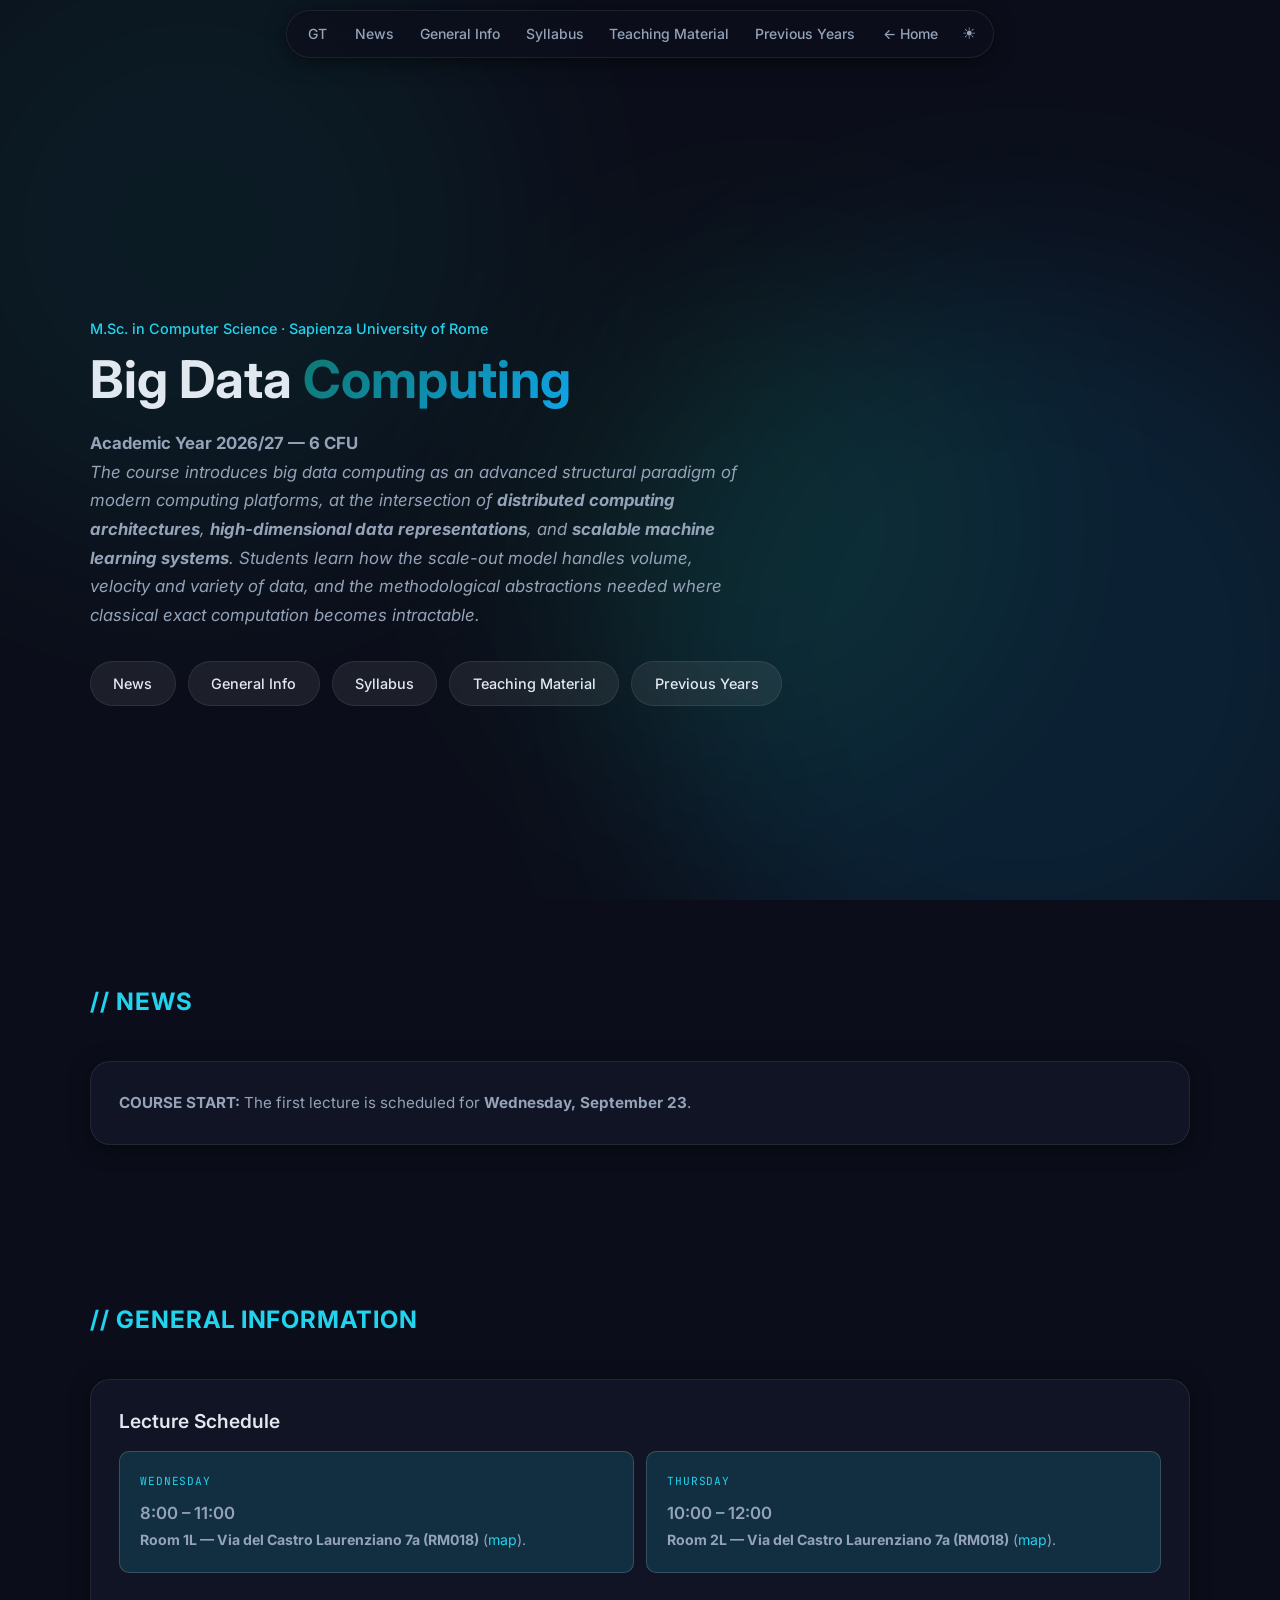
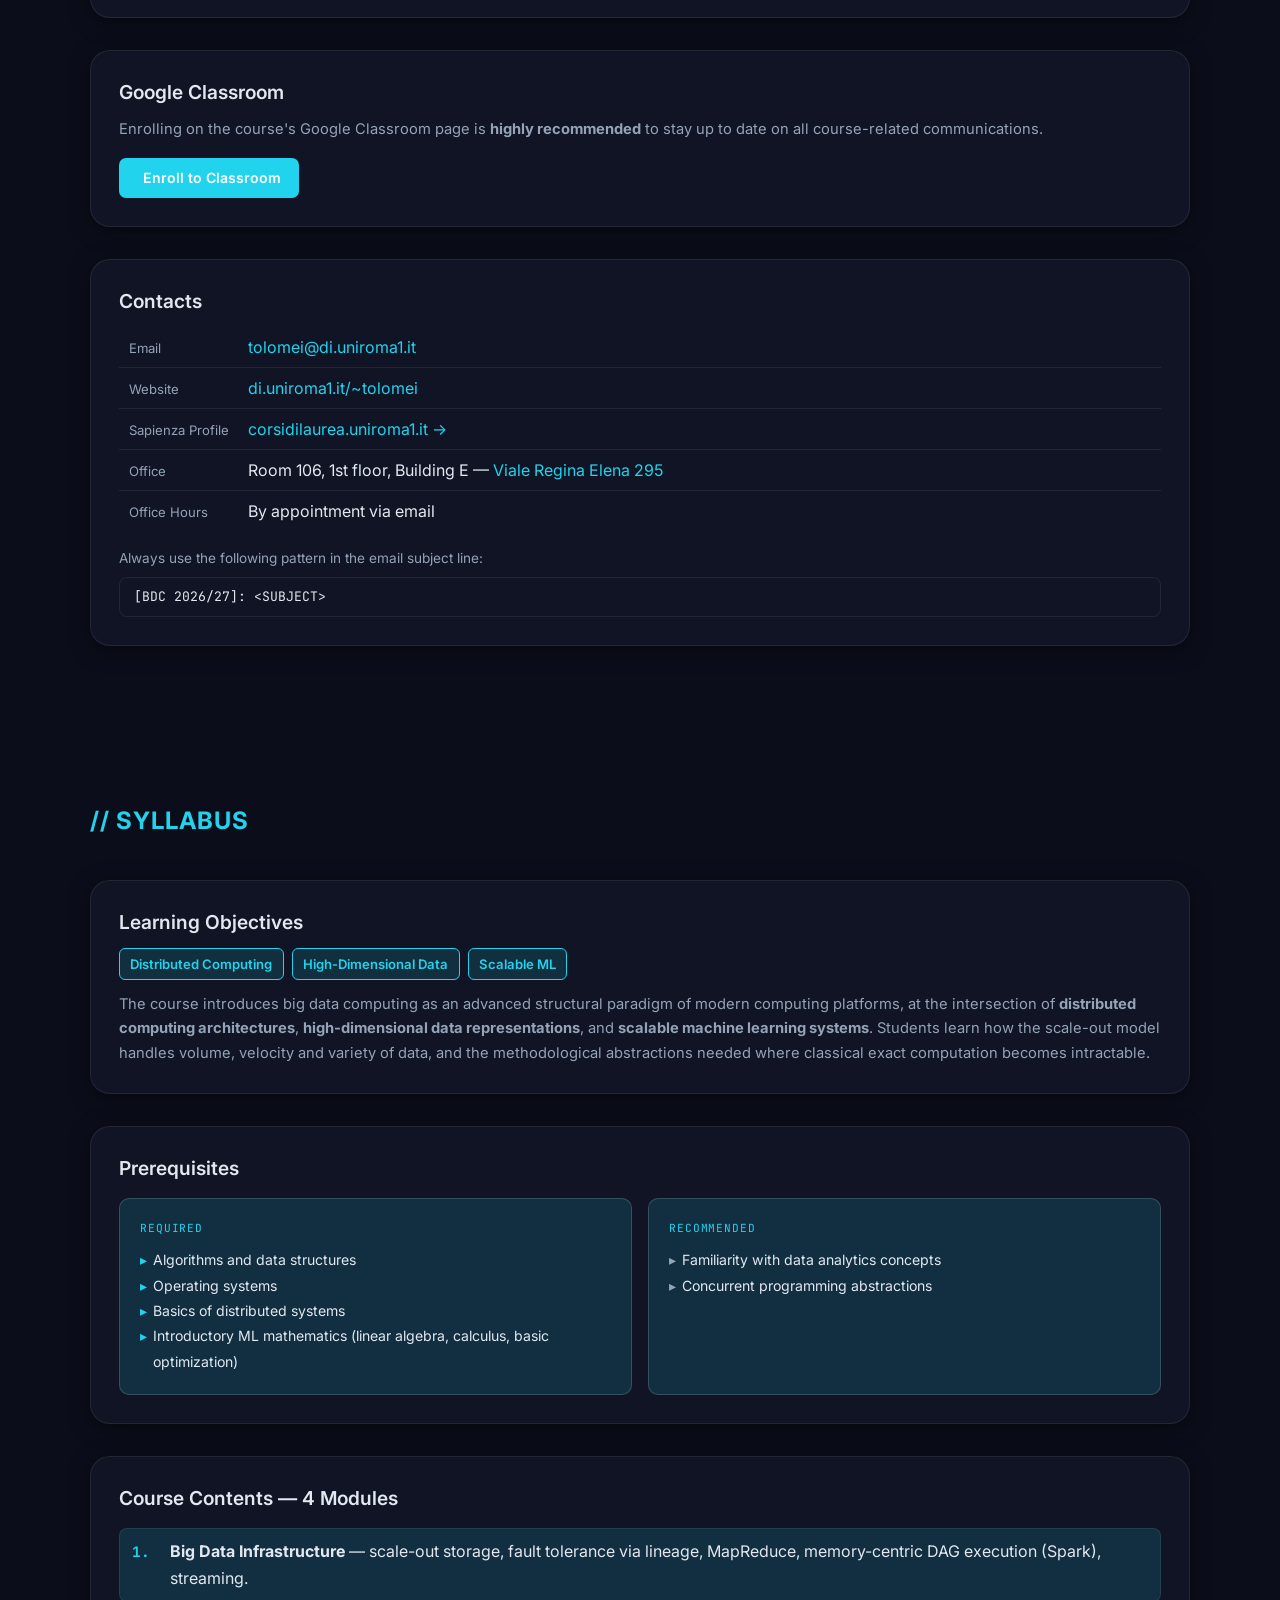
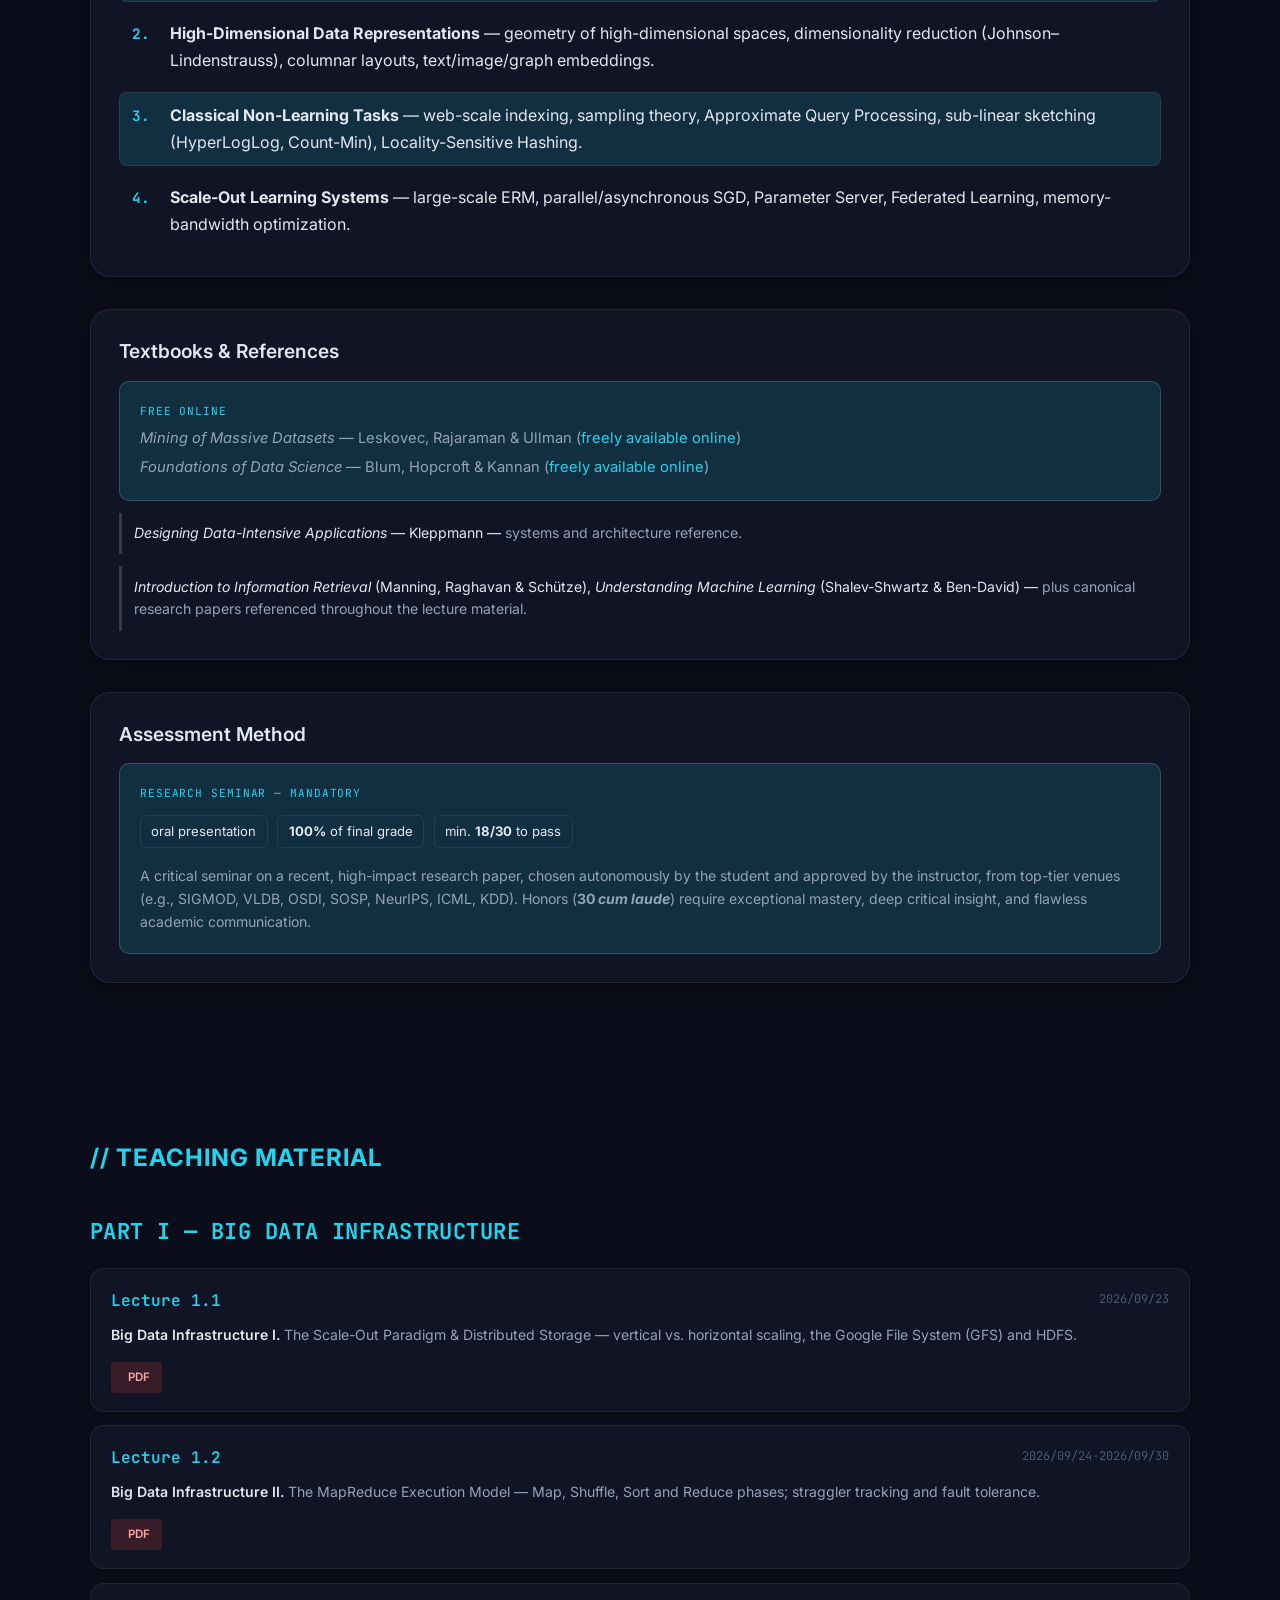
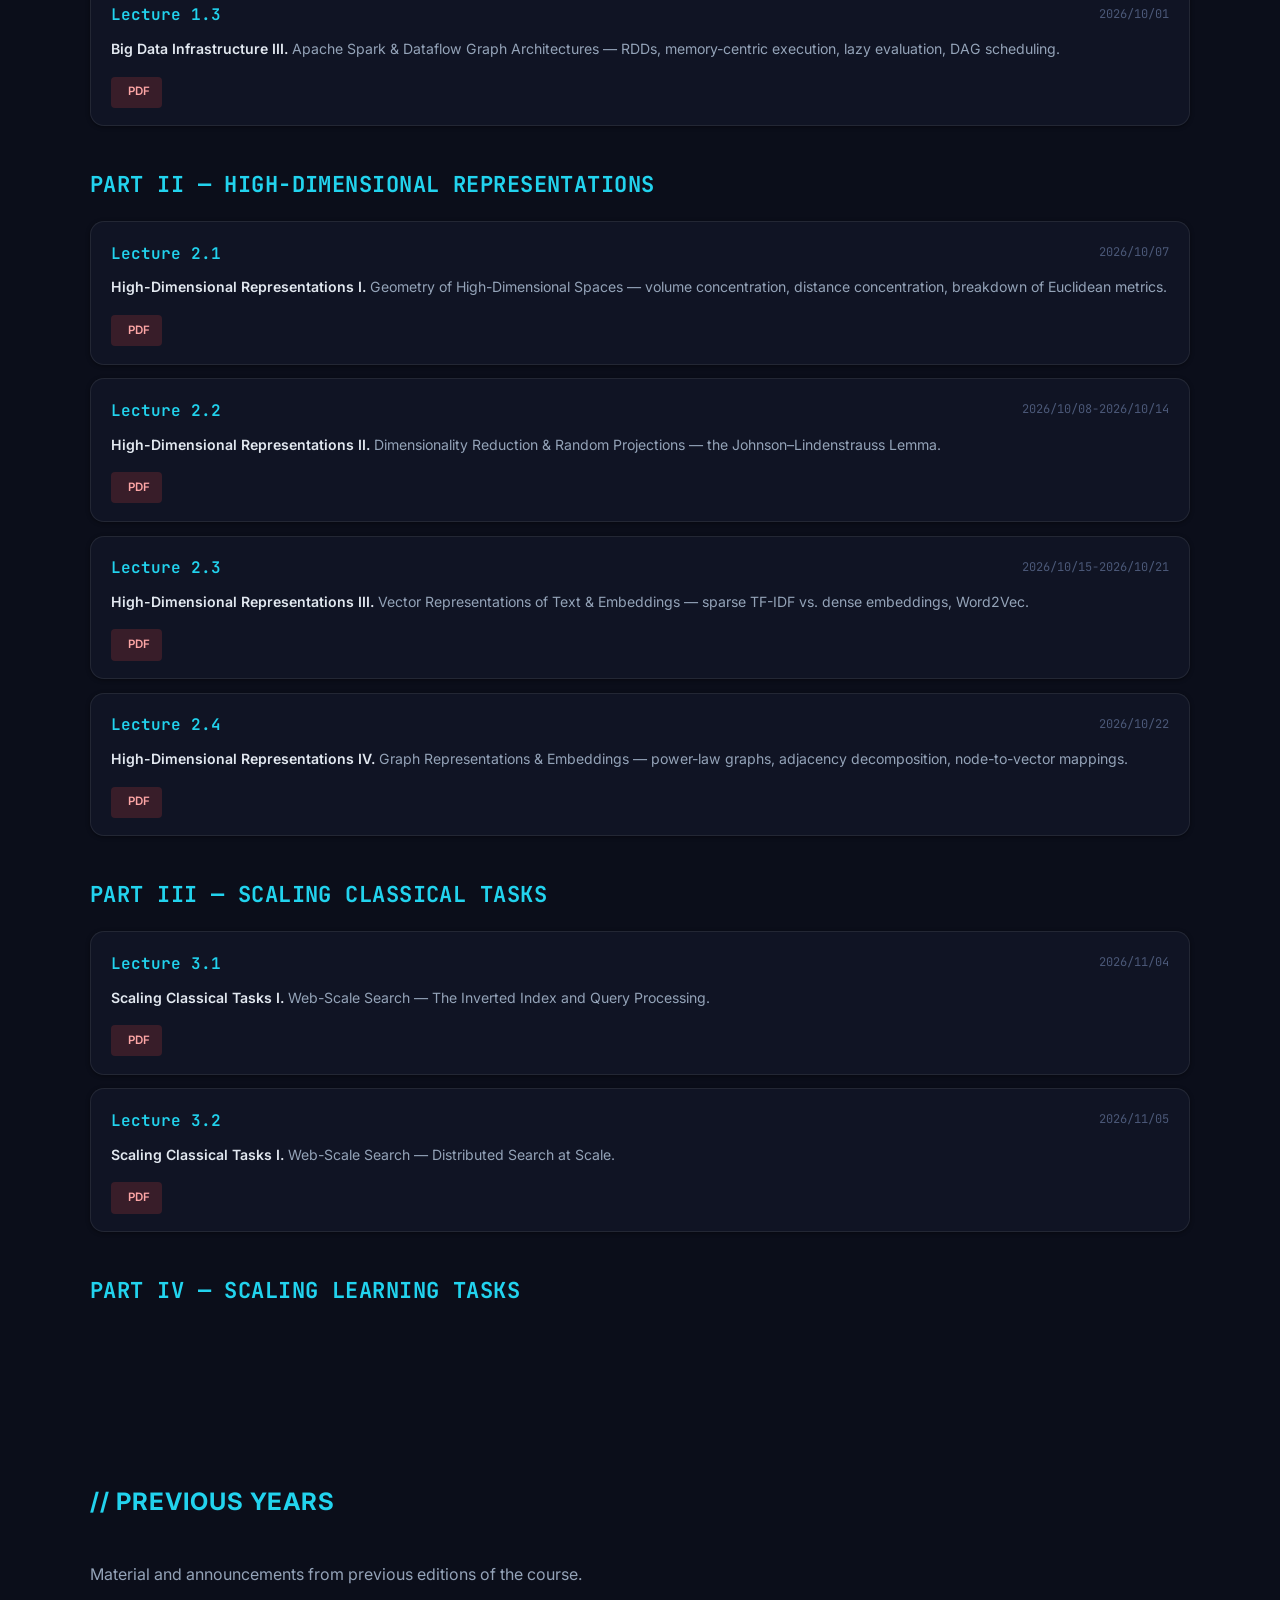
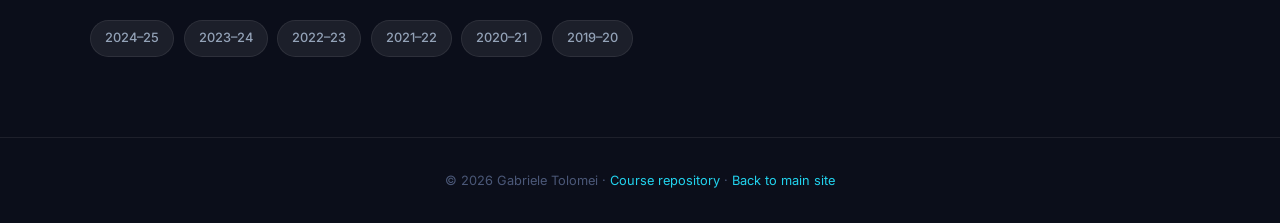
==== commit 09ae55f0: "[BDC]: Added Lectures 3.1 Part1 and Part2" ====
--- a/teaching/bdc.html
+++ b/teaching/bdc.html
@@ -490,7 +490,7 @@
             <span class="lecture-card-id">Lecture 3.1</span>
             <span class="lecture-card-date"><i class="ti ti-calendar" aria-hidden="true"></i>2026/11/04</span>
           </div>
-          <p class="lecture-card-desc"><strong style="color:var(--text);font-weight:600;">Scaling Classical Tasks I.</strong> Web-Scale Search - The Inverted Index and Query Processing.</p>
+          <p class="lecture-card-desc"><strong style="color:var(--text);font-weight:600;">Scaling Classical Tasks I.</strong> Web-Scale Search — The Inverted Index and Query Processing.</p>
           <div class="lecture-card-links">
             <a class="lecture-tag lecture-tag-pdf" href="../assets/docs/bdc/slides/pdf/Lecture_3_1_Web_Scale_Search_Part1.pdf" target="_blank" rel="noopener"><i class="ti ti-file-type-pdf" aria-hidden="true"></i>PDF</a>
             <!-- <a class="lecture-tag lecture-tag-html" href="../assets/docs/bdc/slides/html/Lecture_3_1_Web_Scale_Search_Part1.html" target="_blank" rel="noopener"><i class="ti ti-code" aria-hidden="true"></i>HTML</a> -->
@@ -501,7 +501,7 @@
             <span class="lecture-card-id">Lecture 3.2</span>
             <span class="lecture-card-date"><i class="ti ti-calendar" aria-hidden="true"></i>2026/11/05</span>
           </div>
-          <p class="lecture-card-desc"><strong style="color:var(--text);font-weight:600;">Scaling Classical Tasks I.</strong> Web-Scale Search - Distributed Search at Scale.</p>
+          <p class="lecture-card-desc"><strong style="color:var(--text);font-weight:600;">Scaling Classical Tasks I.</strong> Web-Scale Search — Distributed Search at Scale.</p>
           <div class="lecture-card-links">
             <a class="lecture-tag lecture-tag-pdf" href="../assets/docs/bdc/slides/pdf/Lecture_3_1_Web_Scale_Search_Part2.pdf" target="_blank" rel="noopener"><i class="ti ti-file-type-pdf" aria-hidden="true"></i>PDF</a>
             <!-- <a class="lecture-tag lecture-tag-html" href="../assets/docs/bdc/slides/html/Lecture_3_1_Web_Scale_Search_Part2.pdf.html" target="_blank" rel="noopener"><i class="ti ti-code" aria-hidden="true"></i>HTML</a> -->
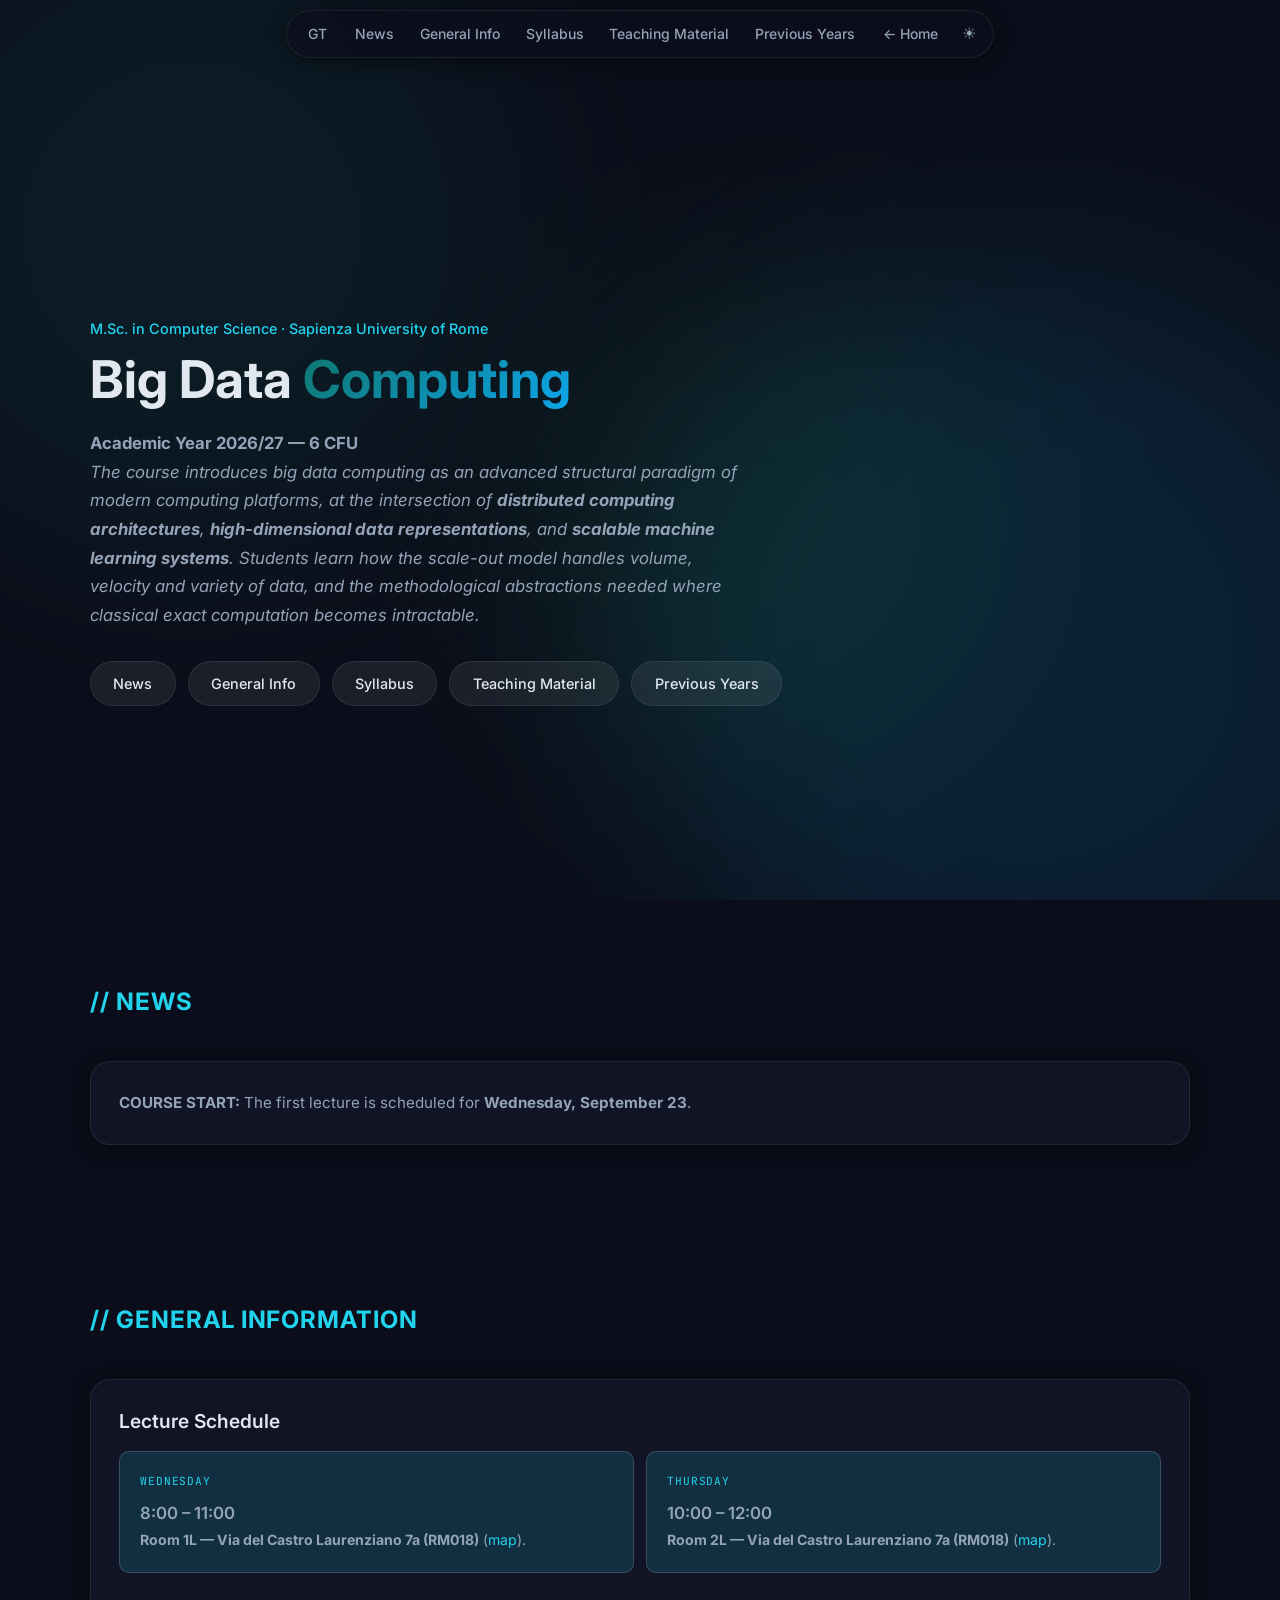
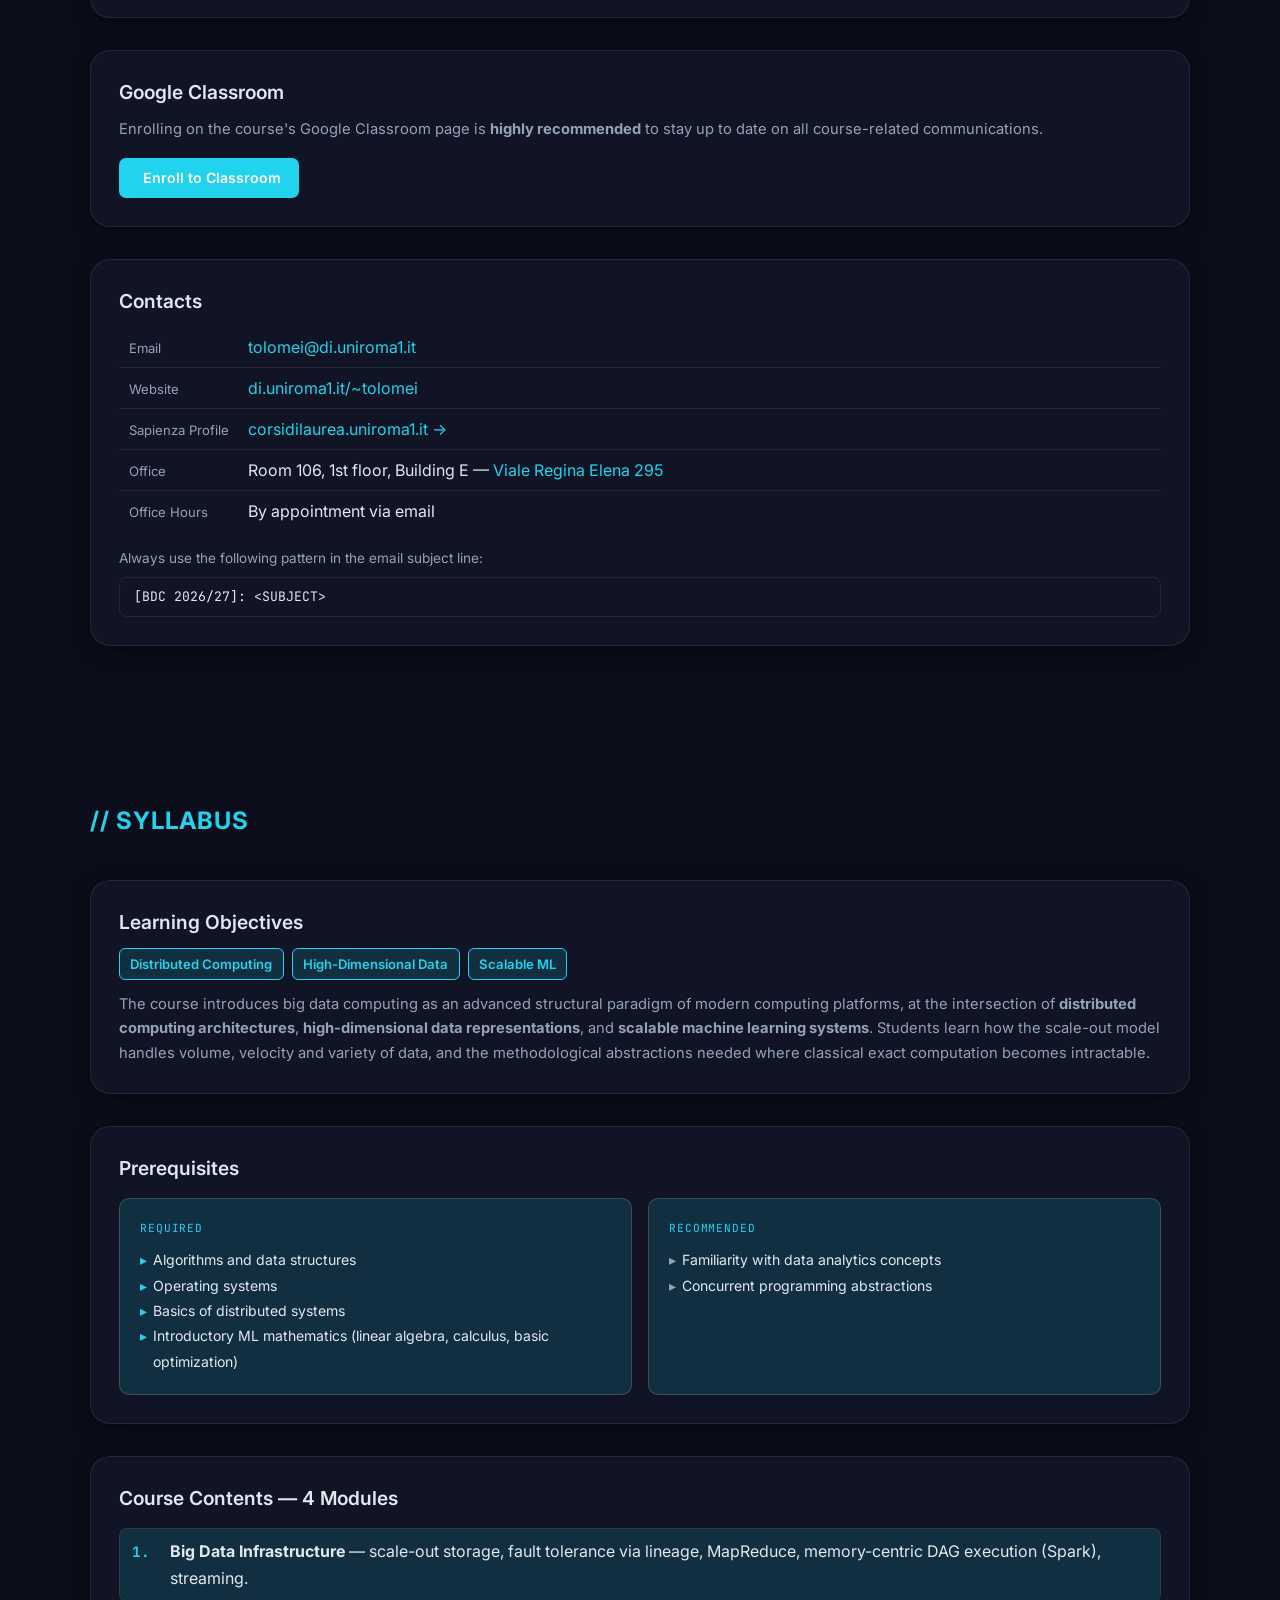
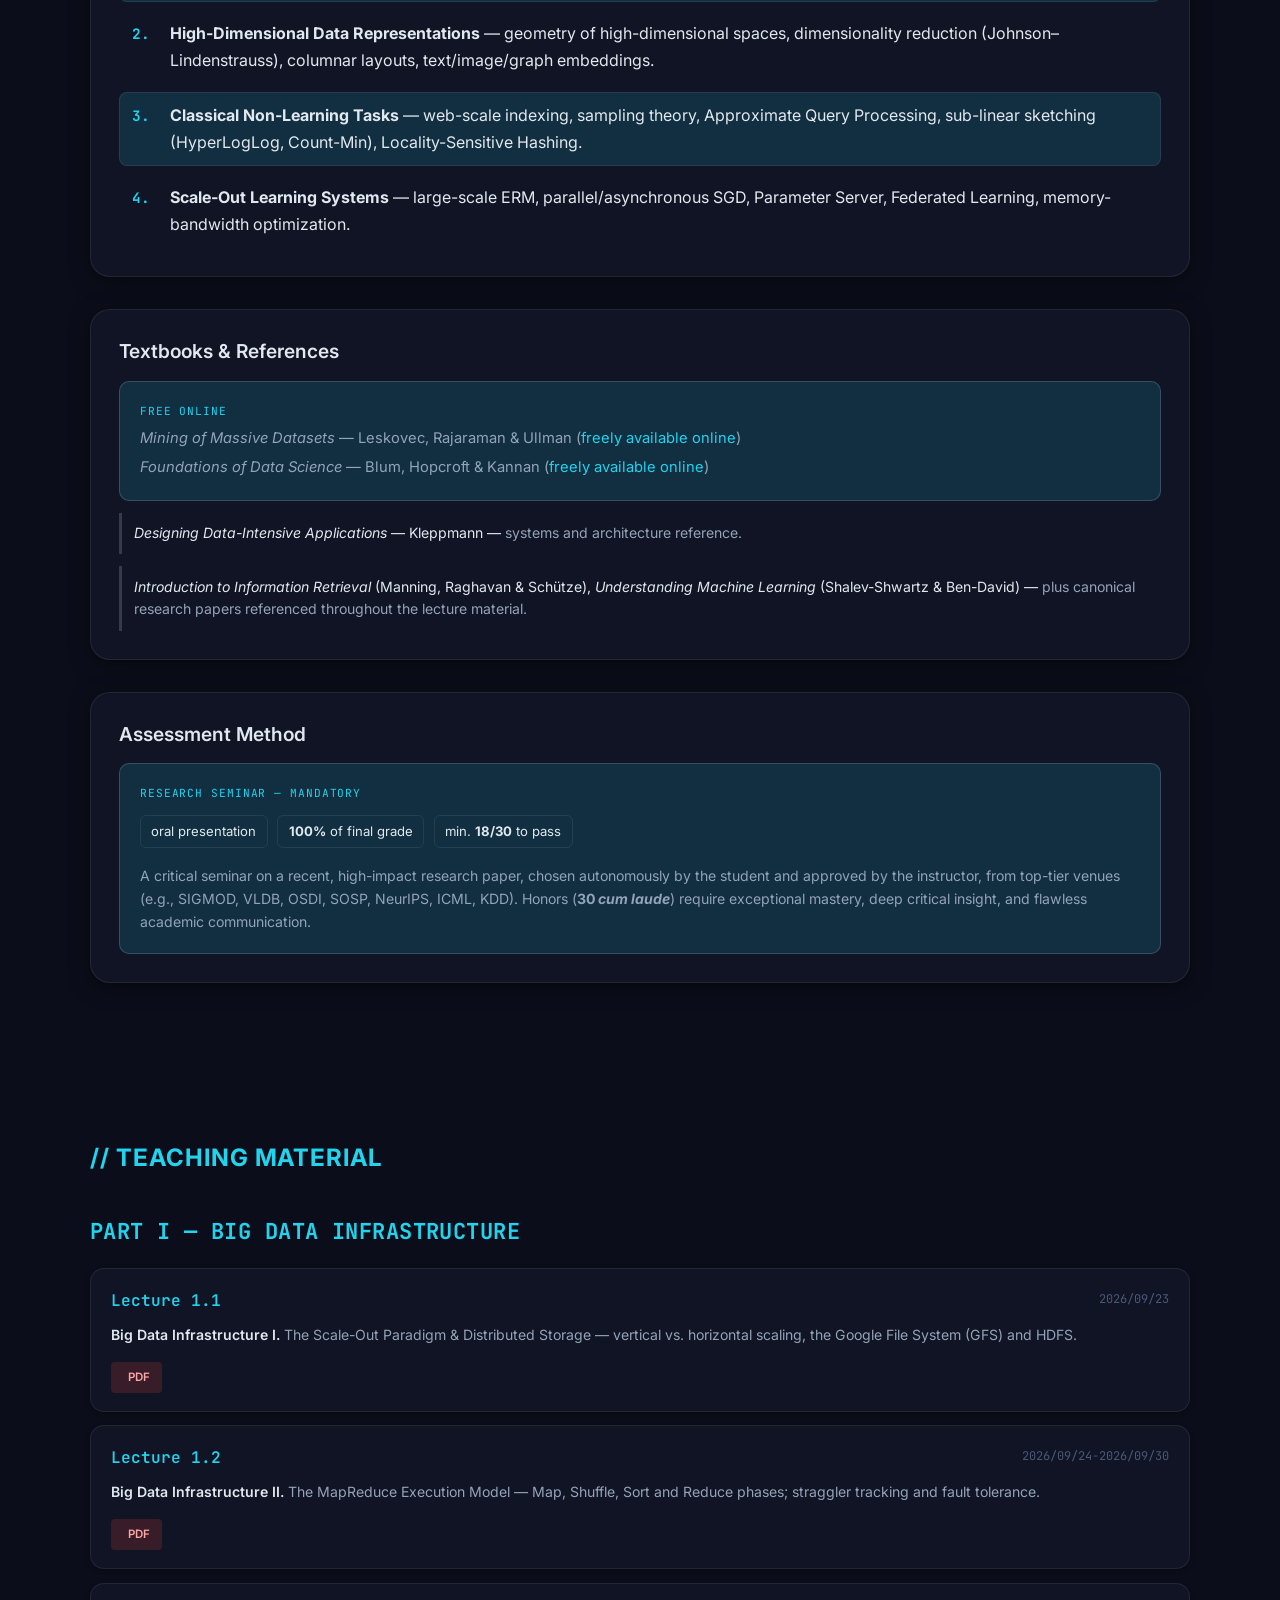
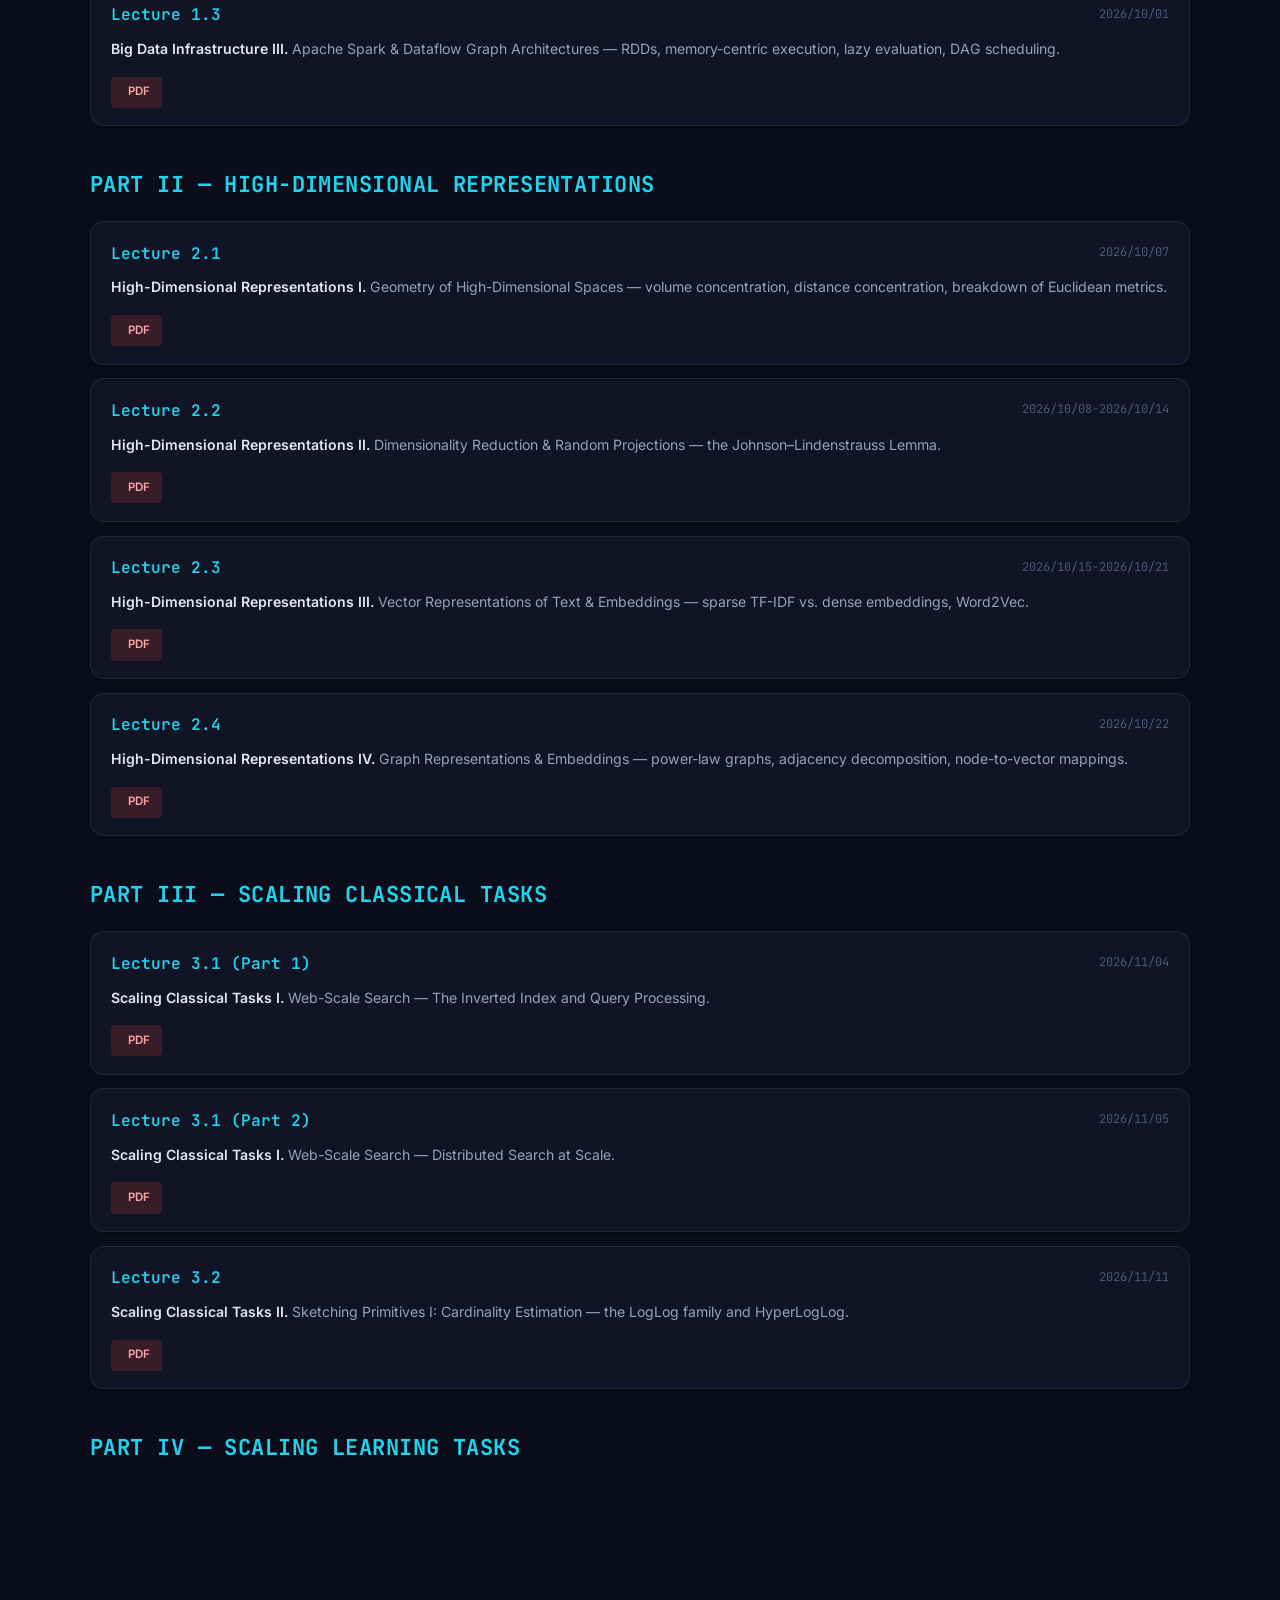
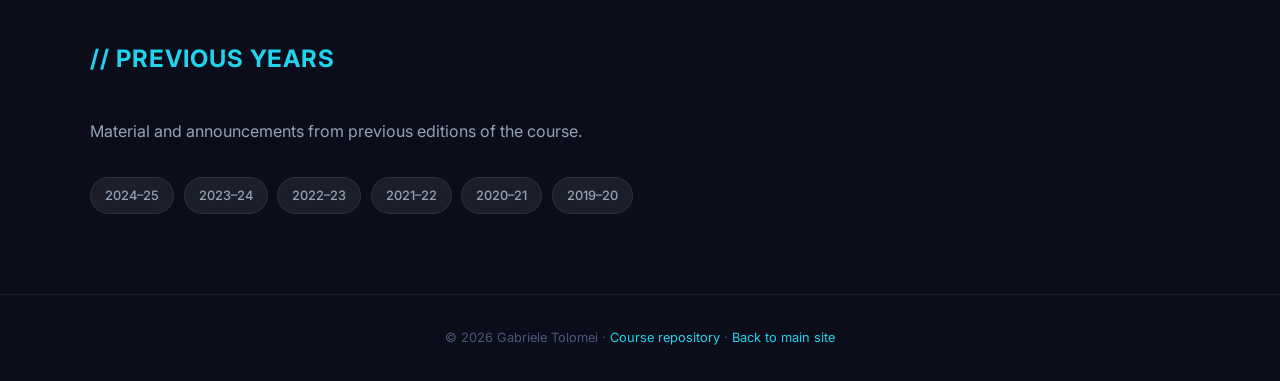
==== commit f18fab46: "[BDC]: Added Lecture 3.2" ====
--- a/teaching/bdc.html
+++ b/teaching/bdc.html
@@ -487,7 +487,7 @@
       <div class="lecture-cards">
         <article class="lecture-card">
           <div class="lecture-card-head">
-            <span class="lecture-card-id">Lecture 3.1</span>
+            <span class="lecture-card-id">Lecture 3.1 (Part 1)</span>
             <span class="lecture-card-date"><i class="ti ti-calendar" aria-hidden="true"></i>2026/11/04</span>
           </div>
           <p class="lecture-card-desc"><strong style="color:var(--text);font-weight:600;">Scaling Classical Tasks I.</strong> Web-Scale Search — The Inverted Index and Query Processing.</p>
@@ -498,7 +498,7 @@
         </article>
         <article class="lecture-card">
           <div class="lecture-card-head">
-            <span class="lecture-card-id">Lecture 3.2</span>
+            <span class="lecture-card-id">Lecture 3.1 (Part 2)</span>
             <span class="lecture-card-date"><i class="ti ti-calendar" aria-hidden="true"></i>2026/11/05</span>
           </div>
           <p class="lecture-card-desc"><strong style="color:var(--text);font-weight:600;">Scaling Classical Tasks I.</strong> Web-Scale Search — Distributed Search at Scale.</p>
@@ -507,18 +507,18 @@
             <!-- <a class="lecture-tag lecture-tag-html" href="../assets/docs/bdc/slides/html/Lecture_3_1_Web_Scale_Search_Part2.pdf.html" target="_blank" rel="noopener"><i class="ti ti-code" aria-hidden="true"></i>HTML</a> -->
           </div>
         </article>
-        <!-- <article class="lecture-card">
-          <div class="lecture-card-head">
-            <span class="lecture-card-id">Lecture 3.3</span>
-            <span class="lecture-card-date"><i class="ti ti-calendar" aria-hidden="true"></i>Date TBD</span>
-          </div>
-          <p class="lecture-card-desc"><strong style="color:var(--text);font-weight:600;">Scaling Classical Tasks III.</strong> Sketching Primitives I: Cardinality Estimation — the LogLog family and HyperLogLog.</p>
-          <div class="lecture-card-links">
-            <a class="lecture-tag lecture-tag-pdf" href="../assets/docs/bdc/slides/pdf/Lecture_3_3_HyperLogLog.pdf" target="_blank" rel="noopener"><i class="ti ti-file-type-pdf" aria-hidden="true"></i>PDF</a>
-            <a class="lecture-tag lecture-tag-html" href="../assets/docs/bdc/slides/html/Lecture_3_3_HyperLogLog.html" target="_blank" rel="noopener"><i class="ti ti-code" aria-hidden="true"></i>HTML</a>
-          </div>
-        </article>
-        <article class="lecture-card">
+        <article class="lecture-card">
+          <div class="lecture-card-head">
+            <span class="lecture-card-id">Lecture 3.2</span>
+            <span class="lecture-card-date"><i class="ti ti-calendar" aria-hidden="true"></i>2026/11/11</span>
+          </div>
+          <p class="lecture-card-desc"><strong style="color:var(--text);font-weight:600;">Scaling Classical Tasks II.</strong> Sketching Primitives I: Cardinality Estimation — the LogLog family and HyperLogLog.</p>
+          <div class="lecture-card-links">
+            <a class="lecture-tag lecture-tag-pdf" href="../assets/docs/bdc/slides/pdf/Lecture_3_2_PageRank.pdf" target="_blank" rel="noopener"><i class="ti ti-file-type-pdf" aria-hidden="true"></i>PDF</a>
+            <!-- <a class="lecture-tag lecture-tag-html" href="../assets/docs/bdc/slides/html/Lecture_3_2_PageRank.pdf" target="_blank" rel="noopener"><i class="ti ti-code" aria-hidden="true"></i>HTML</a> -->
+          </div>
+        </article>
+       <!-- <article class="lecture-card">
           <div class="lecture-card-head">
             <span class="lecture-card-id">Lecture 3.4</span>
             <span class="lecture-card-date"><i class="ti ti-calendar" aria-hidden="true"></i>Date TBD</span>
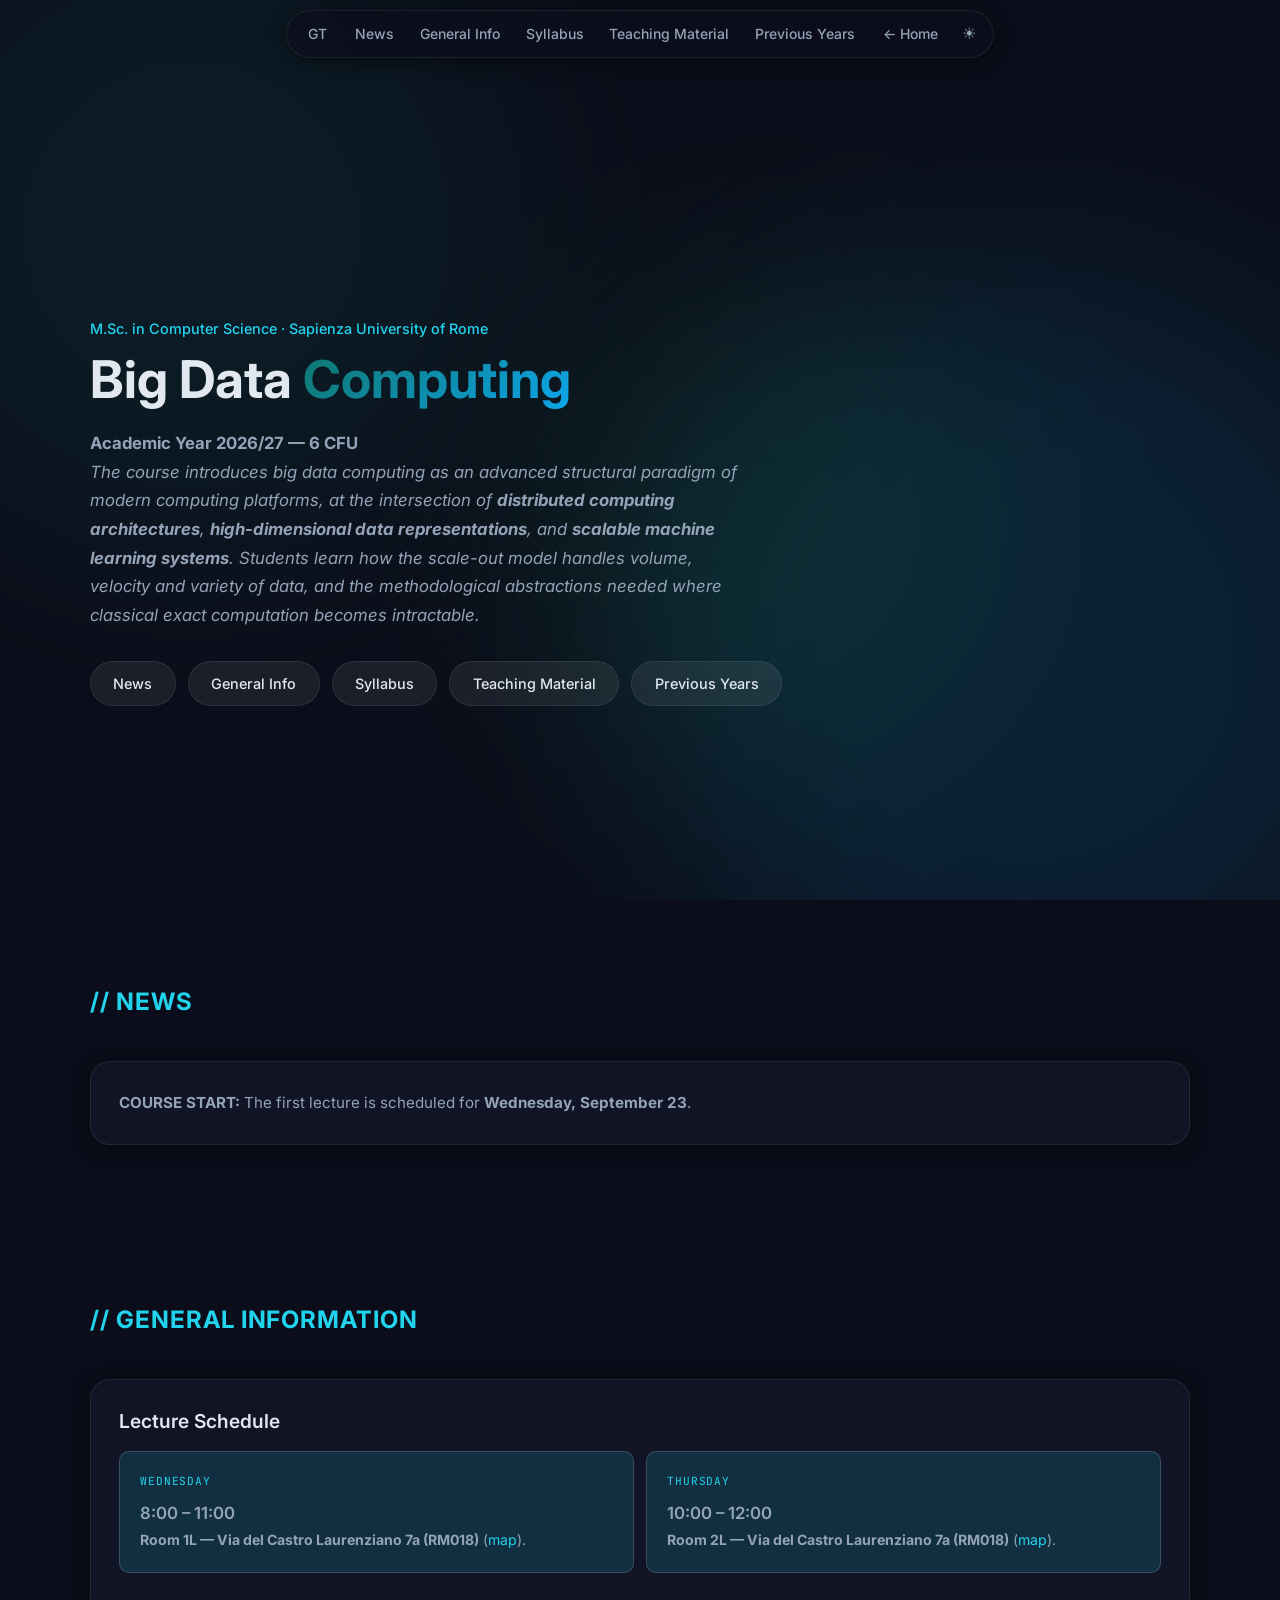
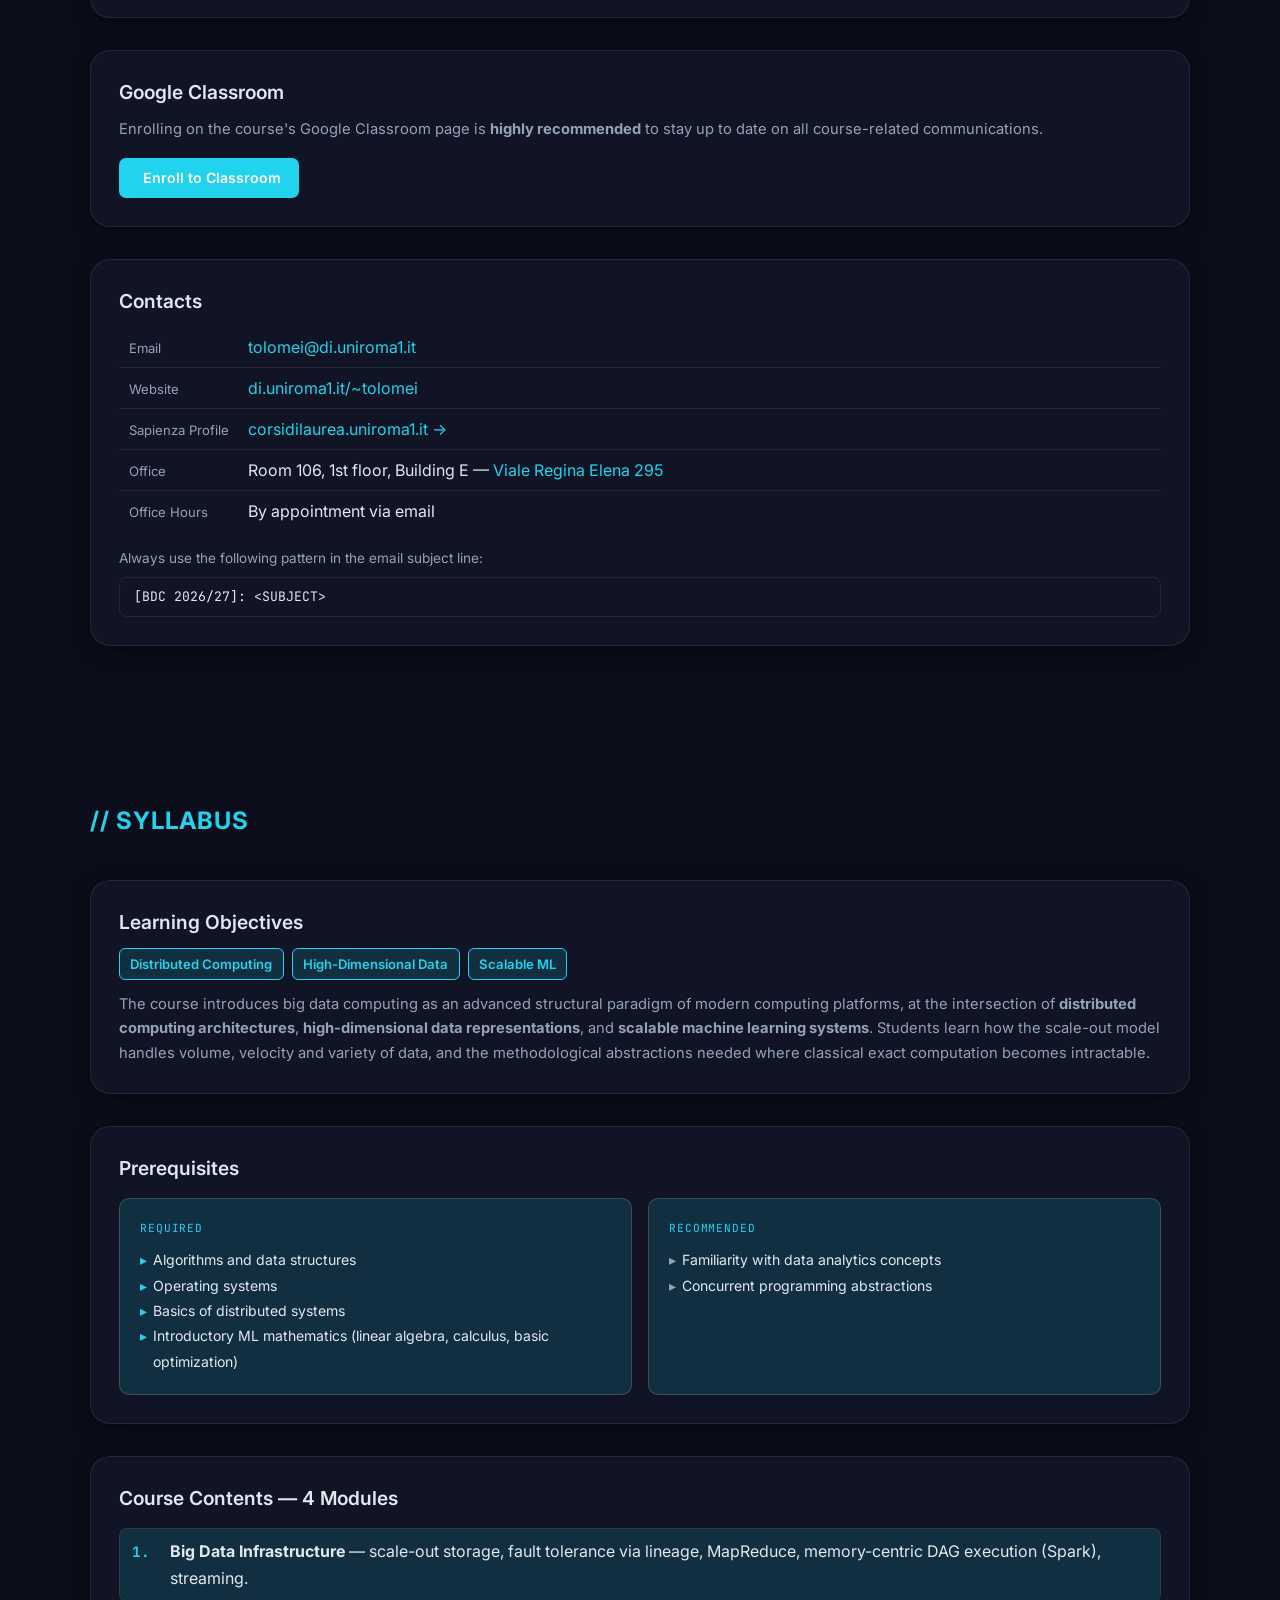
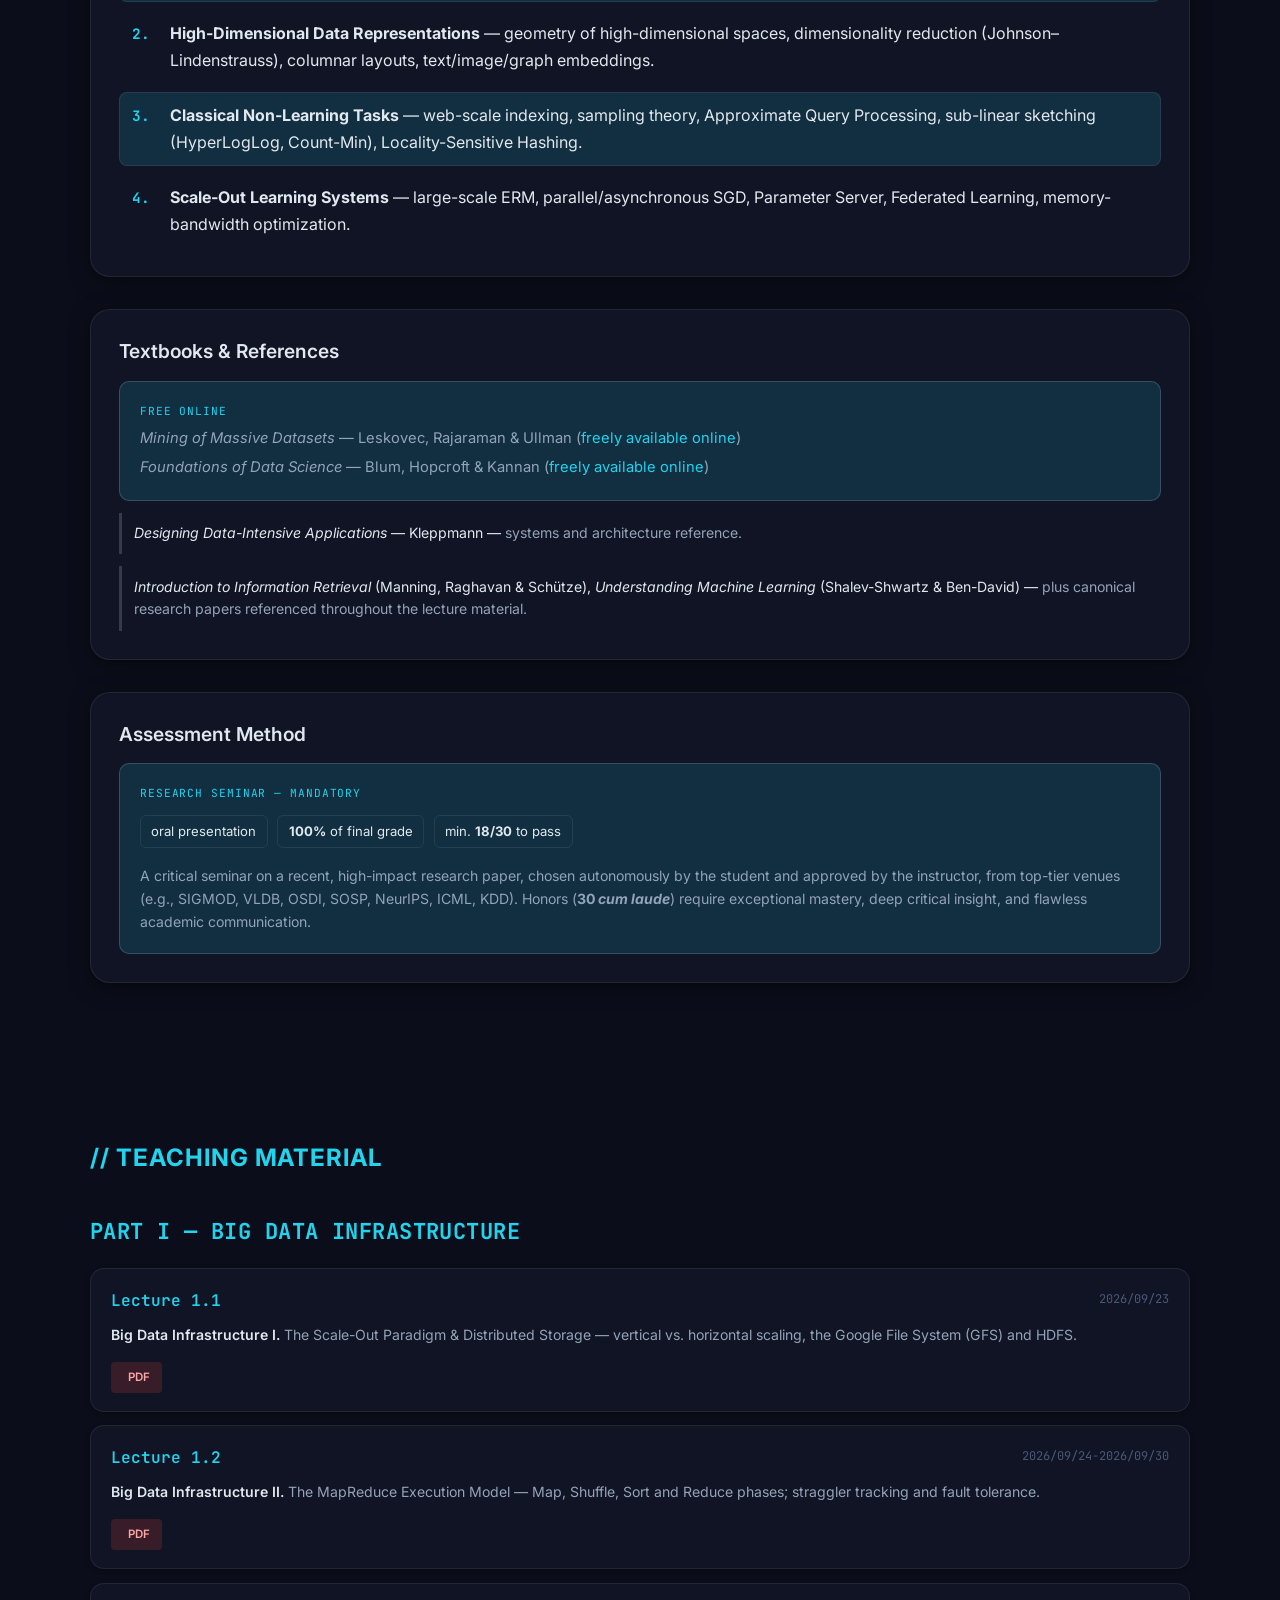
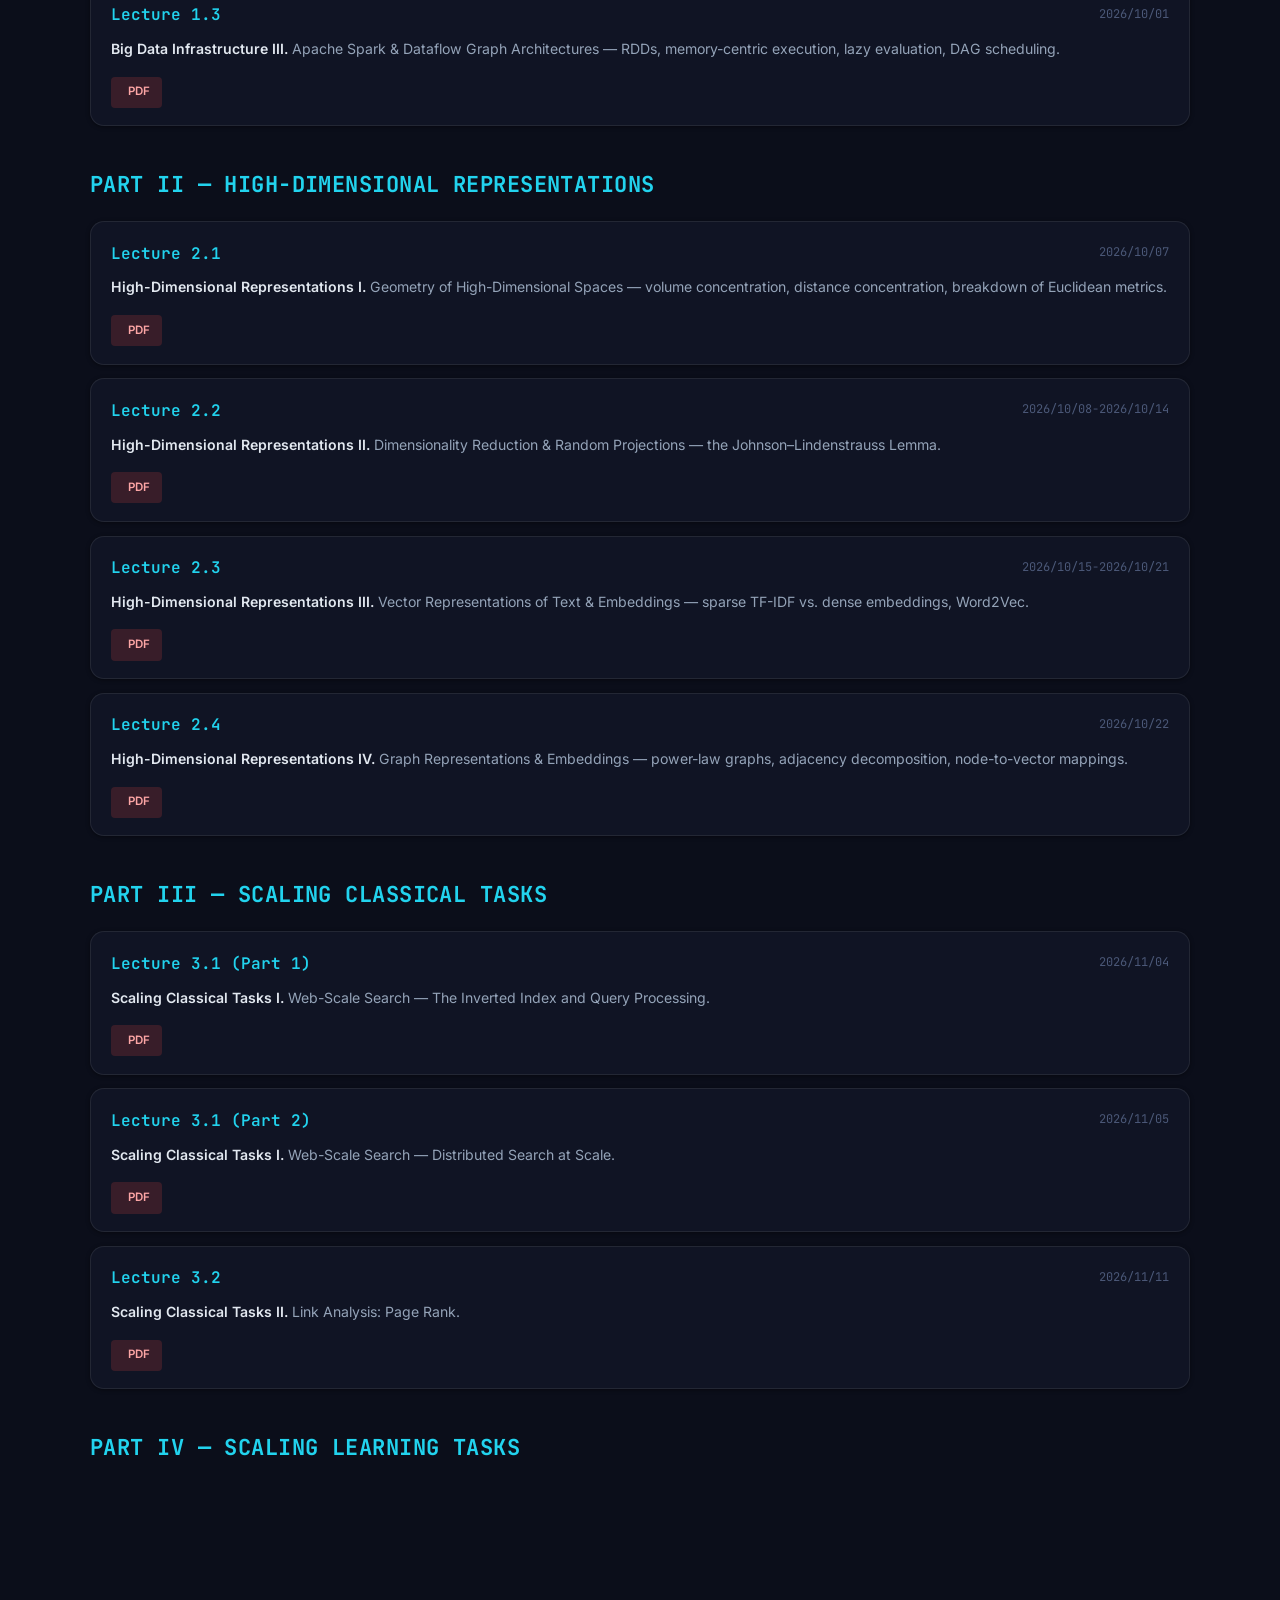
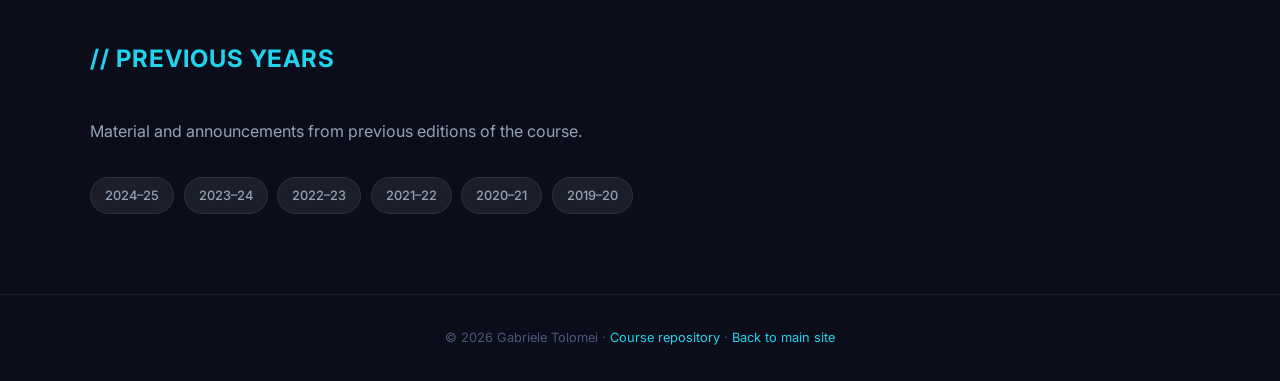
==== commit eb7efc58: "[BDC]: Added Lecture 3.2" ====
--- a/teaching/bdc.html
+++ b/teaching/bdc.html
@@ -512,7 +512,7 @@
             <span class="lecture-card-id">Lecture 3.2</span>
             <span class="lecture-card-date"><i class="ti ti-calendar" aria-hidden="true"></i>2026/11/11</span>
           </div>
-          <p class="lecture-card-desc"><strong style="color:var(--text);font-weight:600;">Scaling Classical Tasks II.</strong> Sketching Primitives I: Cardinality Estimation — the LogLog family and HyperLogLog.</p>
+          <p class="lecture-card-desc"><strong style="color:var(--text);font-weight:600;">Scaling Classical Tasks II.</strong> Link Analysis: Page Rank.</p>
           <div class="lecture-card-links">
             <a class="lecture-tag lecture-tag-pdf" href="../assets/docs/bdc/slides/pdf/Lecture_3_2_PageRank.pdf" target="_blank" rel="noopener"><i class="ti ti-file-type-pdf" aria-hidden="true"></i>PDF</a>
             <!-- <a class="lecture-tag lecture-tag-html" href="../assets/docs/bdc/slides/html/Lecture_3_2_PageRank.pdf" target="_blank" rel="noopener"><i class="ti ti-code" aria-hidden="true"></i>HTML</a> -->
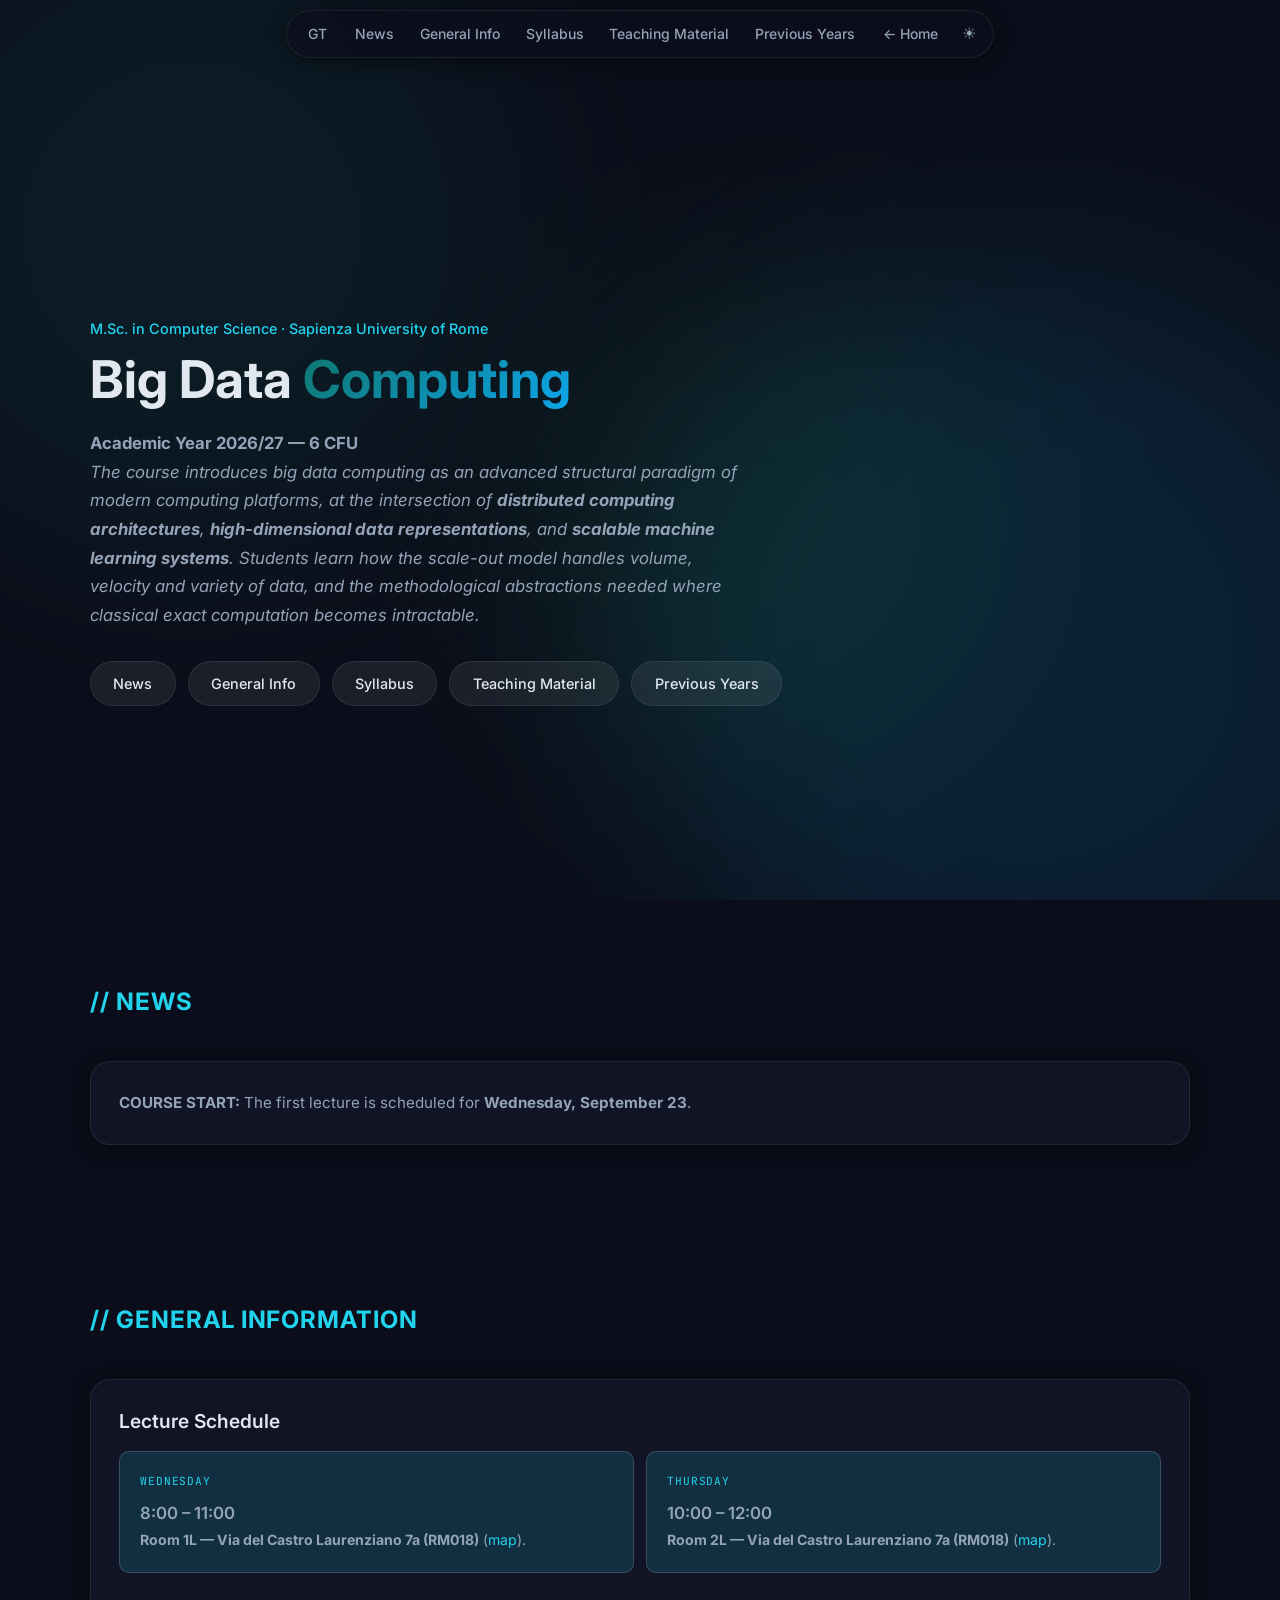
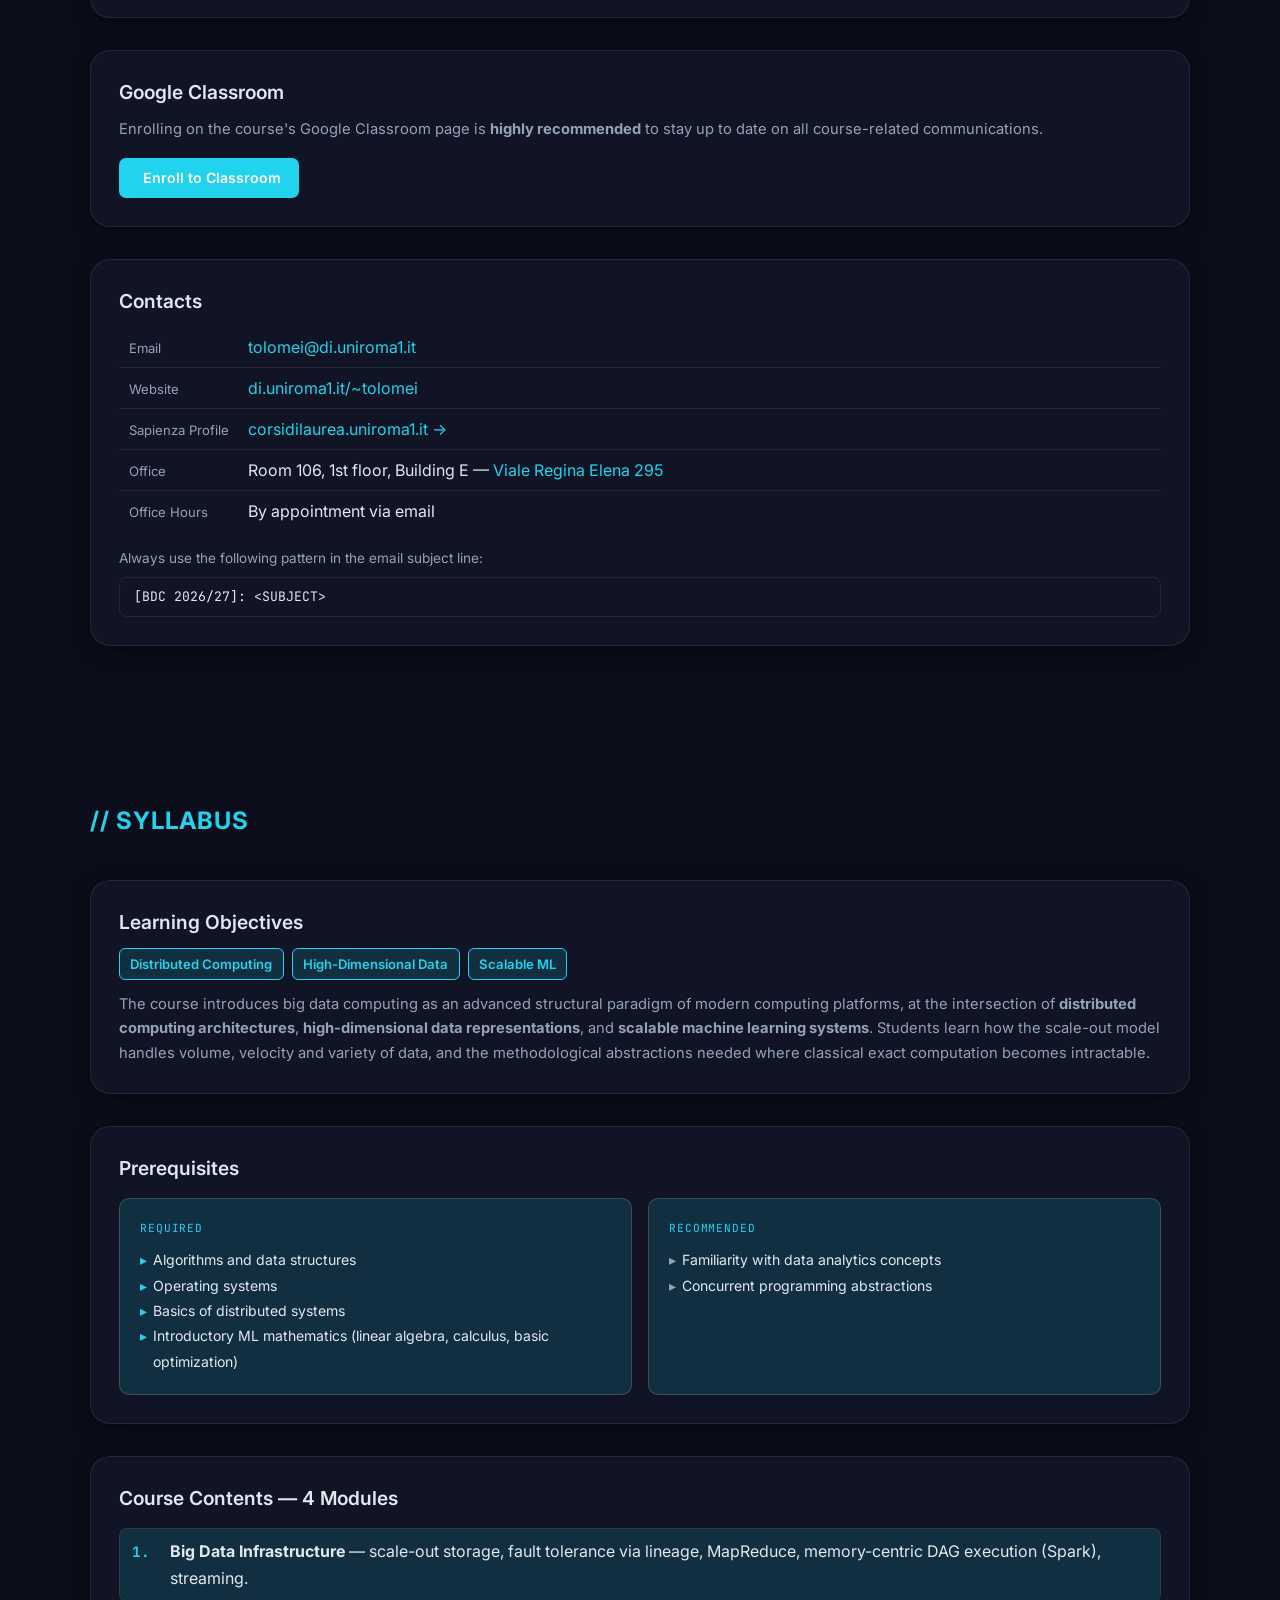
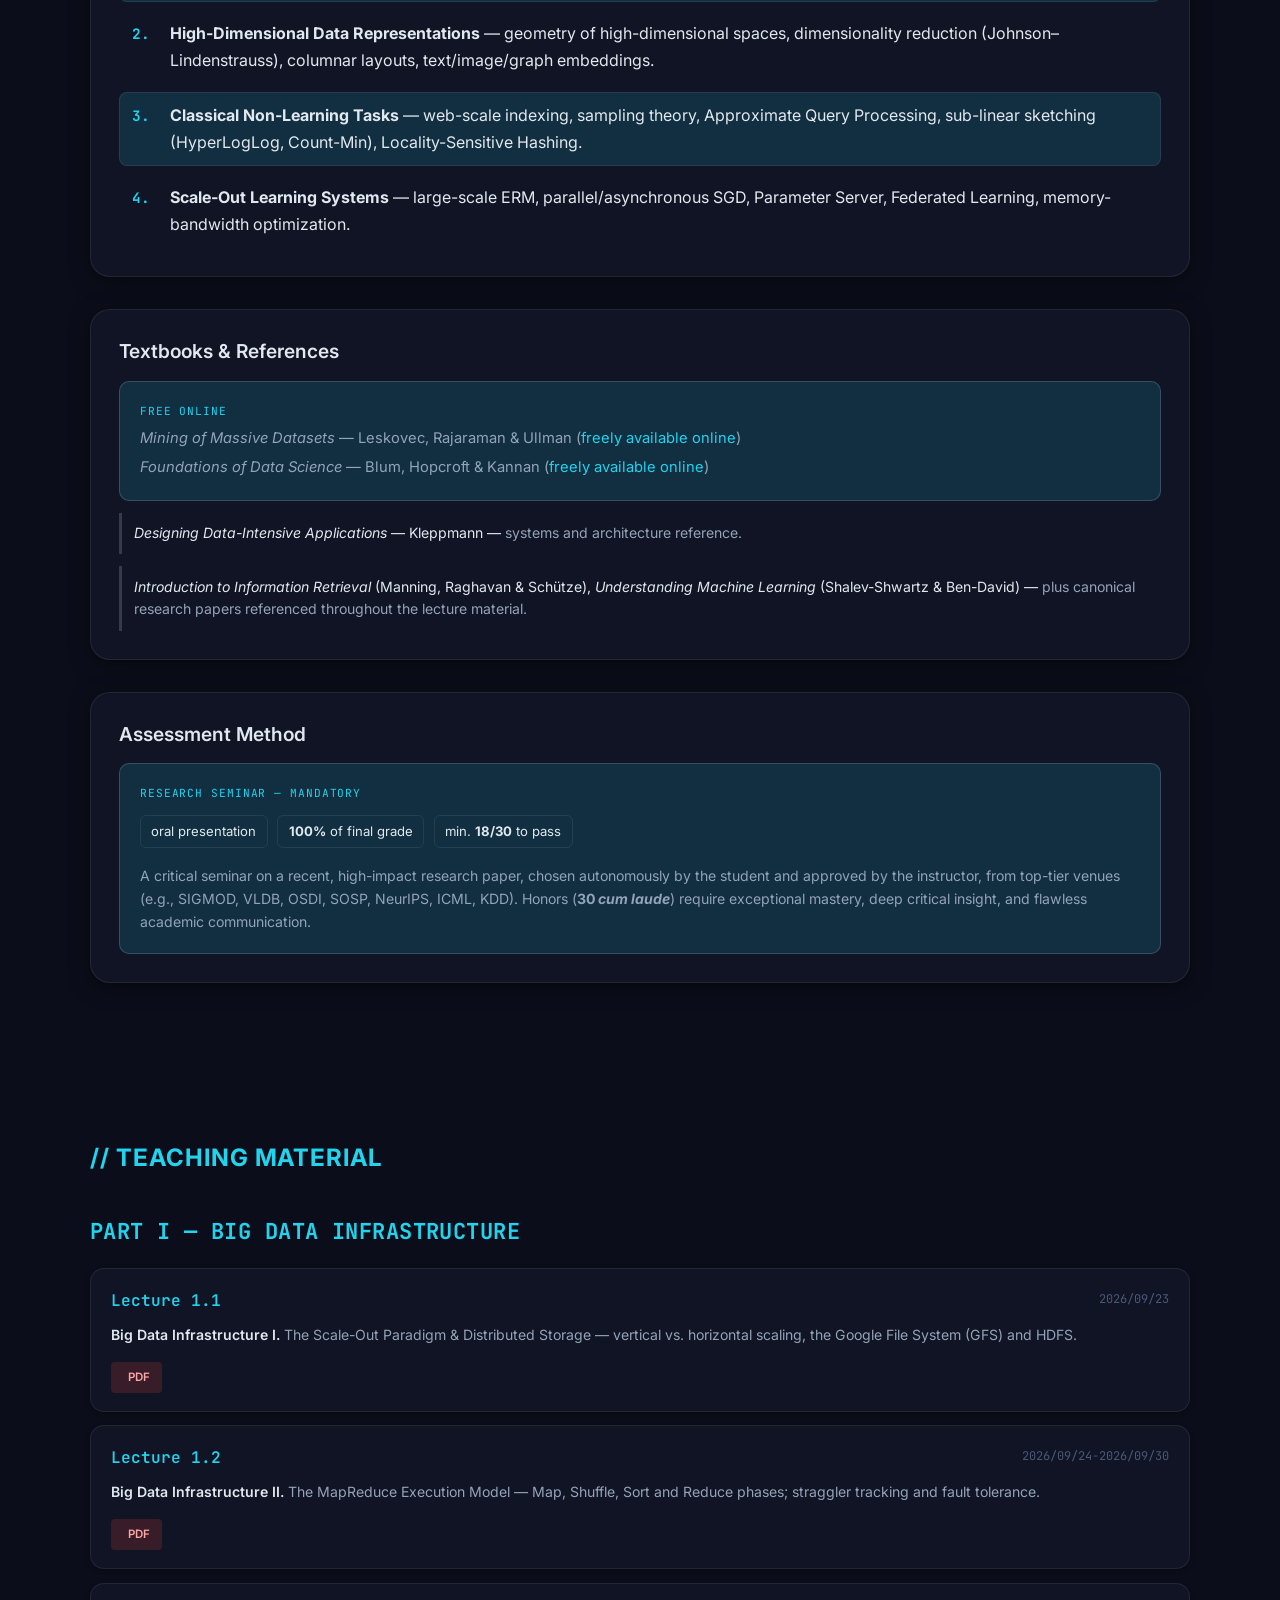
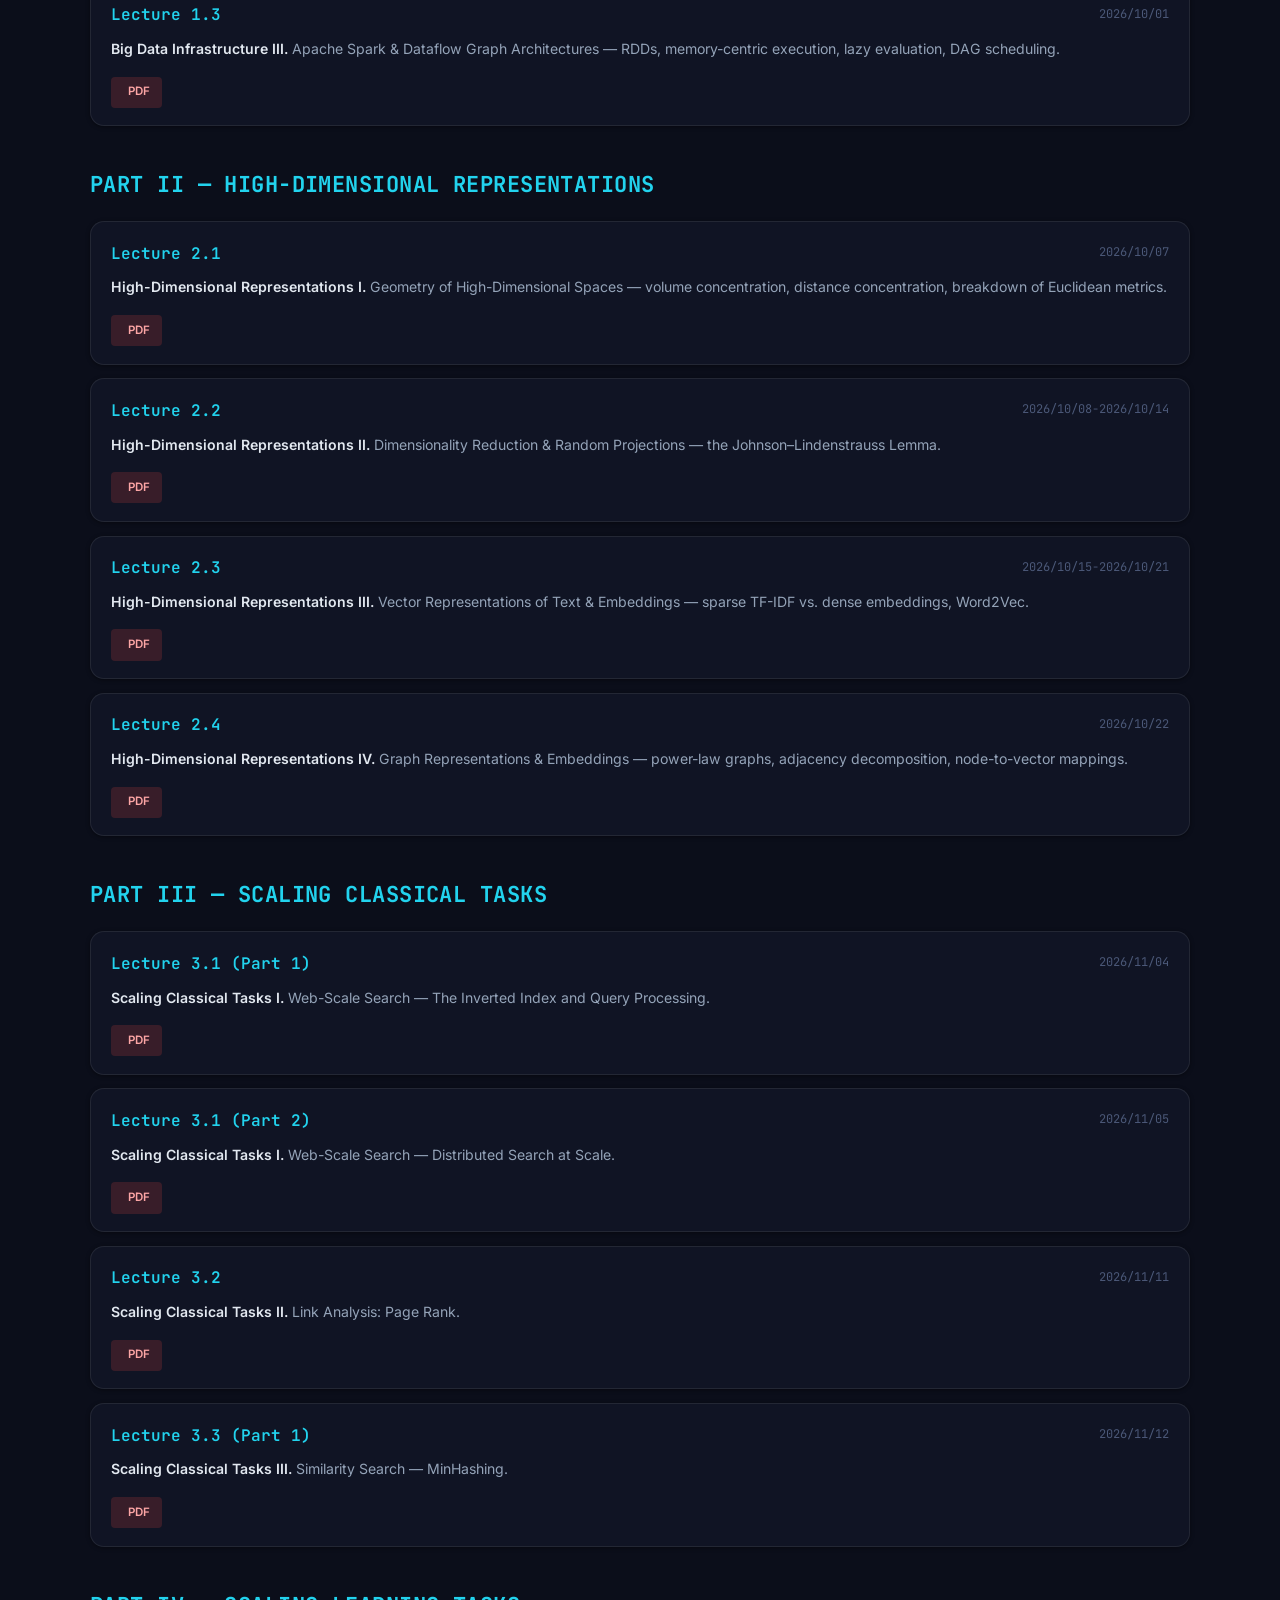
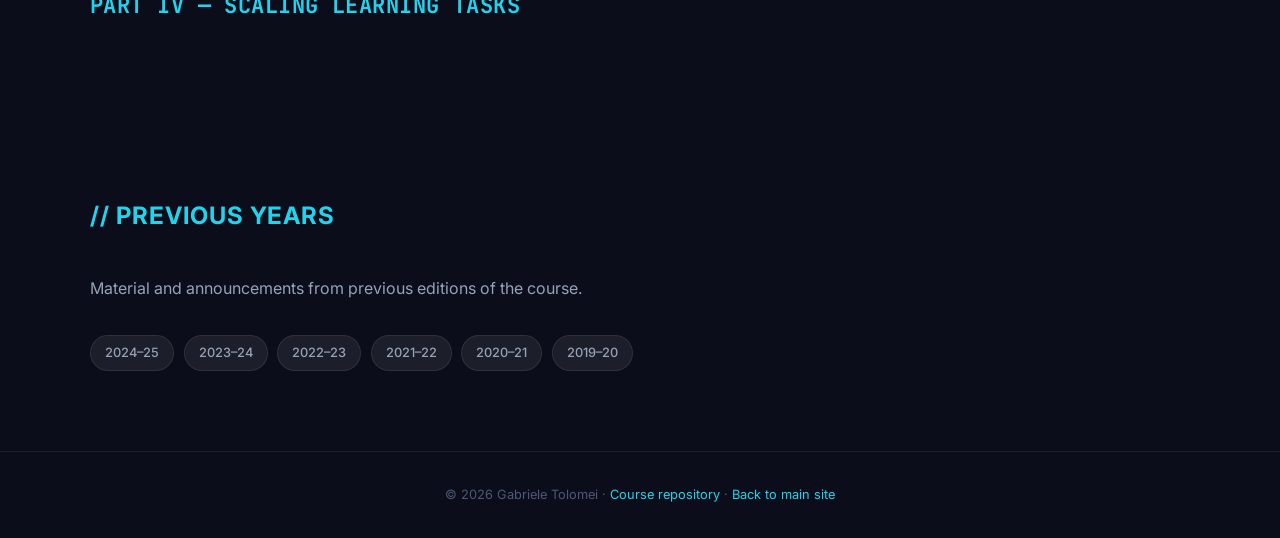
==== commit 098c219a: "[BDC]: Added Lecture 3.3 (Part 1)" ====
--- a/teaching/bdc.html
+++ b/teaching/bdc.html
@@ -518,18 +518,18 @@
             <!-- <a class="lecture-tag lecture-tag-html" href="../assets/docs/bdc/slides/html/Lecture_3_2_PageRank.pdf" target="_blank" rel="noopener"><i class="ti ti-code" aria-hidden="true"></i>HTML</a> -->
           </div>
         </article>
-       <!-- <article class="lecture-card">
-          <div class="lecture-card-head">
-            <span class="lecture-card-id">Lecture 3.4</span>
-            <span class="lecture-card-date"><i class="ti ti-calendar" aria-hidden="true"></i>Date TBD</span>
-          </div>
-          <p class="lecture-card-desc"><strong style="color:var(--text);font-weight:600;">Scaling Classical Tasks IV.</strong> Sketching Primitives II: Frequency Estimation — the Count-Min Sketch and its error bounds.</p>
-          <div class="lecture-card-links">
-            <a class="lecture-tag lecture-tag-pdf" href="../assets/docs/bdc/slides/pdf/Lecture_3_4_Count_Min_Sketch.pdf" target="_blank" rel="noopener"><i class="ti ti-file-type-pdf" aria-hidden="true"></i>PDF</a>
-            <a class="lecture-tag lecture-tag-html" href="../assets/docs/bdc/slides/html/Lecture_3_4_Count_Min_Sketch.html" target="_blank" rel="noopener"><i class="ti ti-code" aria-hidden="true"></i>HTML</a>
-          </div>
-        </article>
-        <article class="lecture-card">
+       <article class="lecture-card">
+          <div class="lecture-card-head">
+            <span class="lecture-card-id">Lecture 3.3 (Part 1)</span>
+            <span class="lecture-card-date"><i class="ti ti-calendar" aria-hidden="true"></i>2026/11/12</span>
+          </div>
+          <p class="lecture-card-desc"><strong style="color:var(--text);font-weight:600;">Scaling Classical Tasks III.</strong> Similarity Search — MinHashing.</p>
+          <div class="lecture-card-links">
+            <a class="lecture-tag lecture-tag-pdf" href="../assets/docs/bdc/slides/pdf/Lecture_3_3_Similarity_Search_Part1.pdf" target="_blank" rel="noopener"><i class="ti ti-file-type-pdf" aria-hidden="true"></i>PDF</a>
+            <!-- <a class="lecture-tag lecture-tag-html" href="../assets/docs/bdc/slides/html/Lecture_3_3_Similarity_Search_Part1.html" target="_blank" rel="noopener"><i class="ti ti-code" aria-hidden="true"></i>HTML</a> -->
+          </div>
+        </article>
+        <!-- <article class="lecture-card">
           <div class="lecture-card-head">
             <span class="lecture-card-id">Lecture 3.5</span>
             <span class="lecture-card-date"><i class="ti ti-calendar" aria-hidden="true"></i>Date TBD</span>
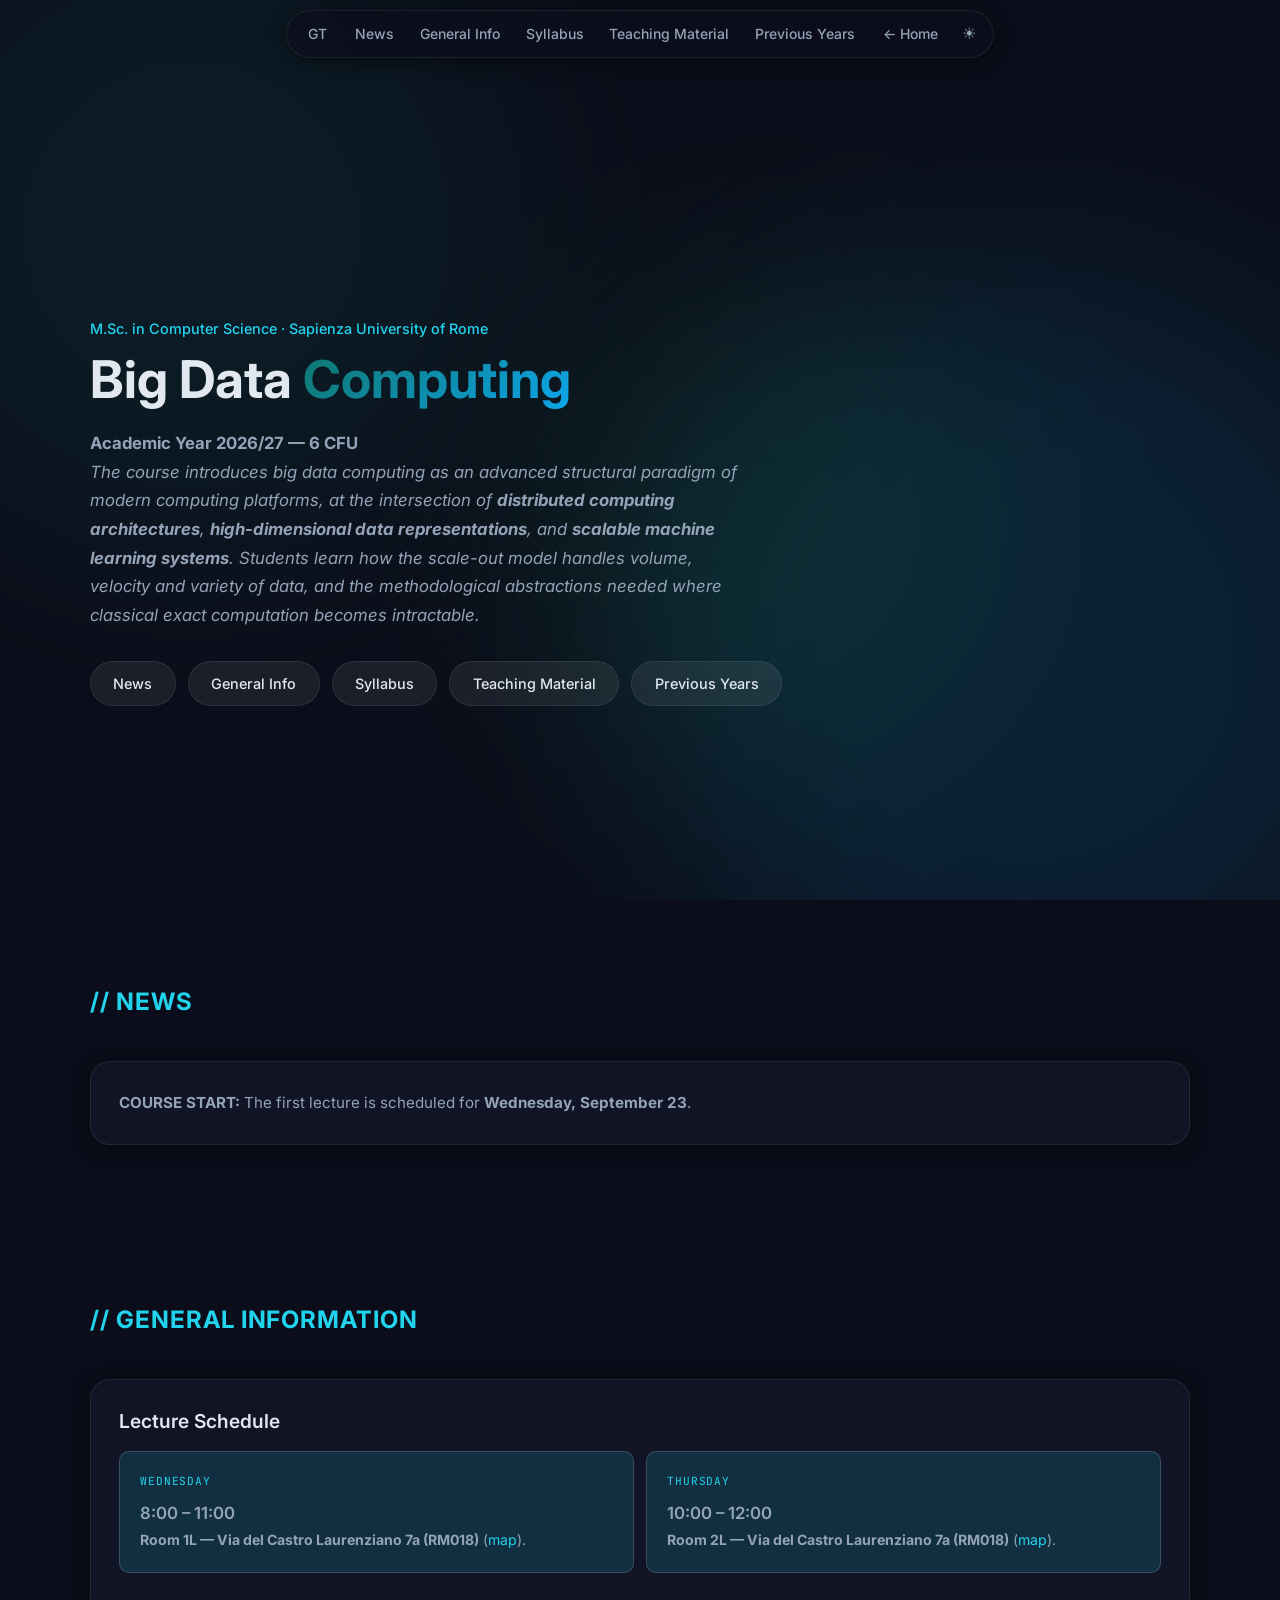
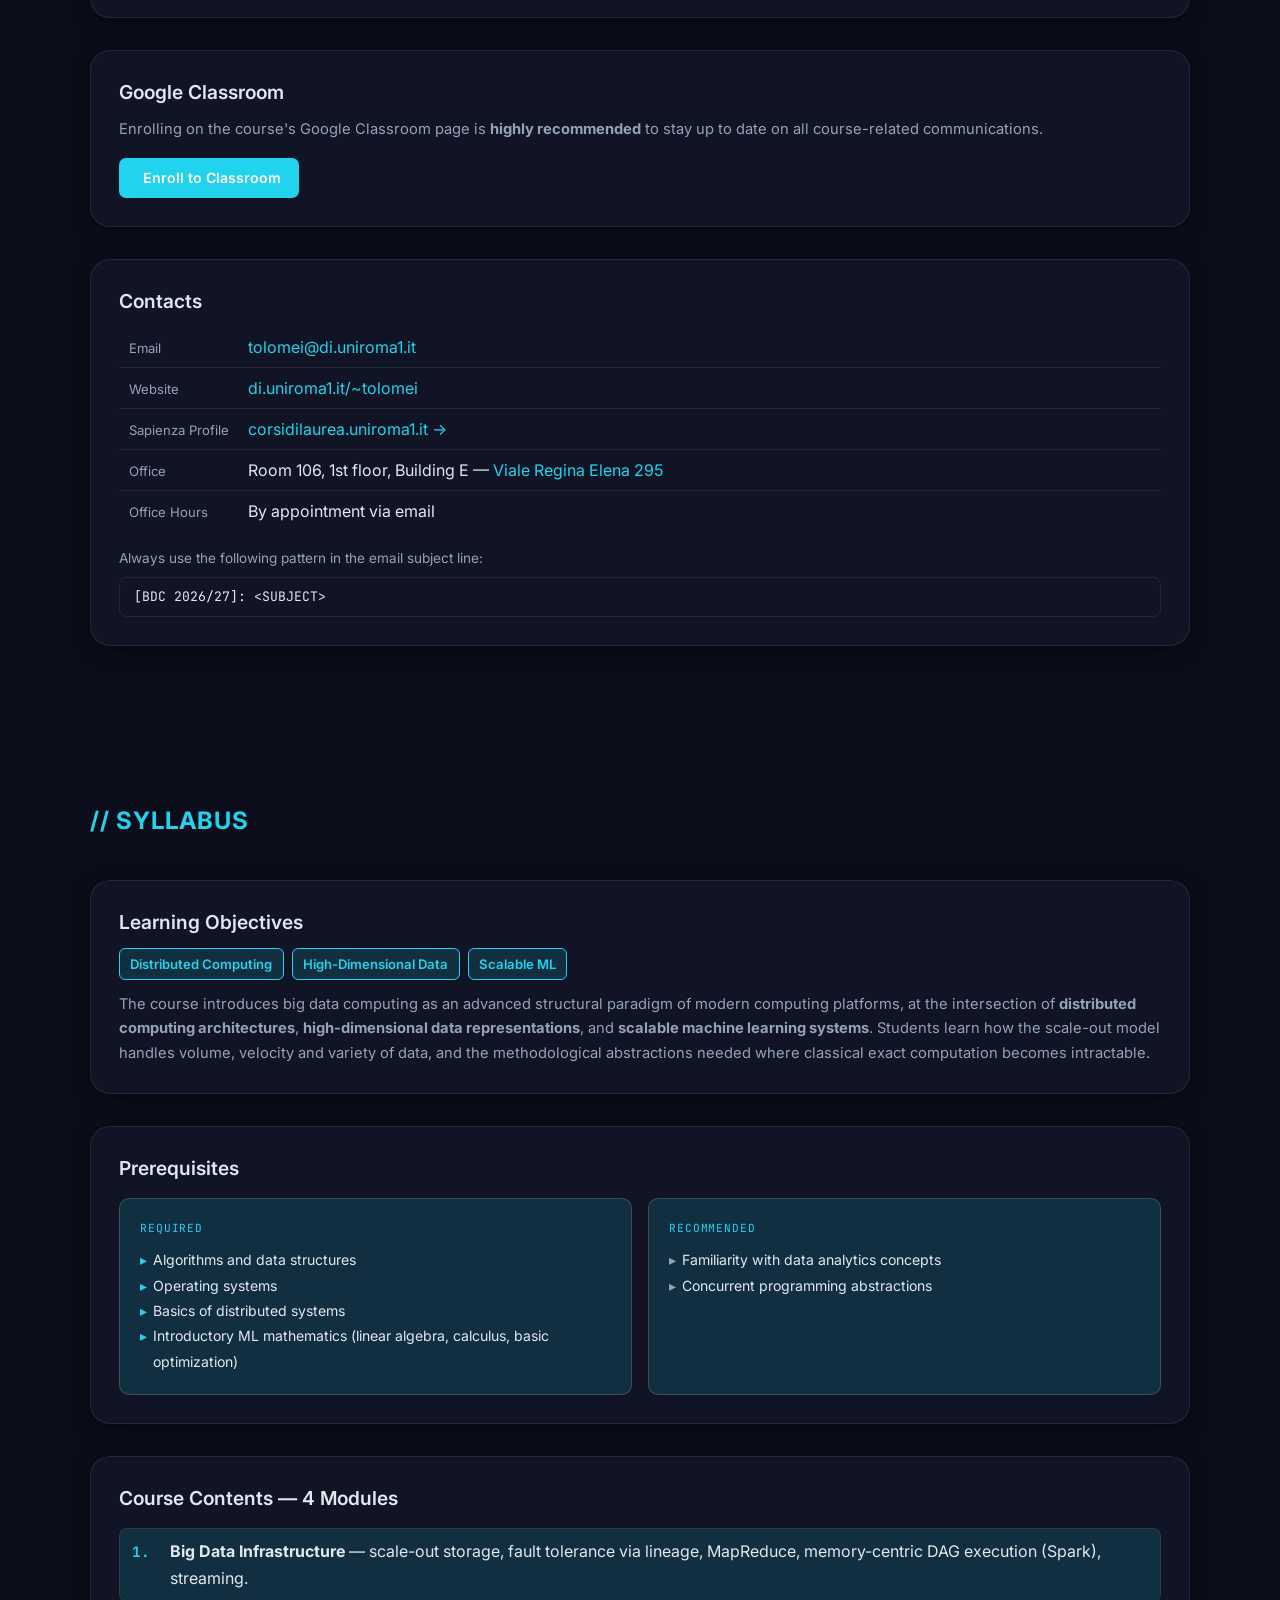
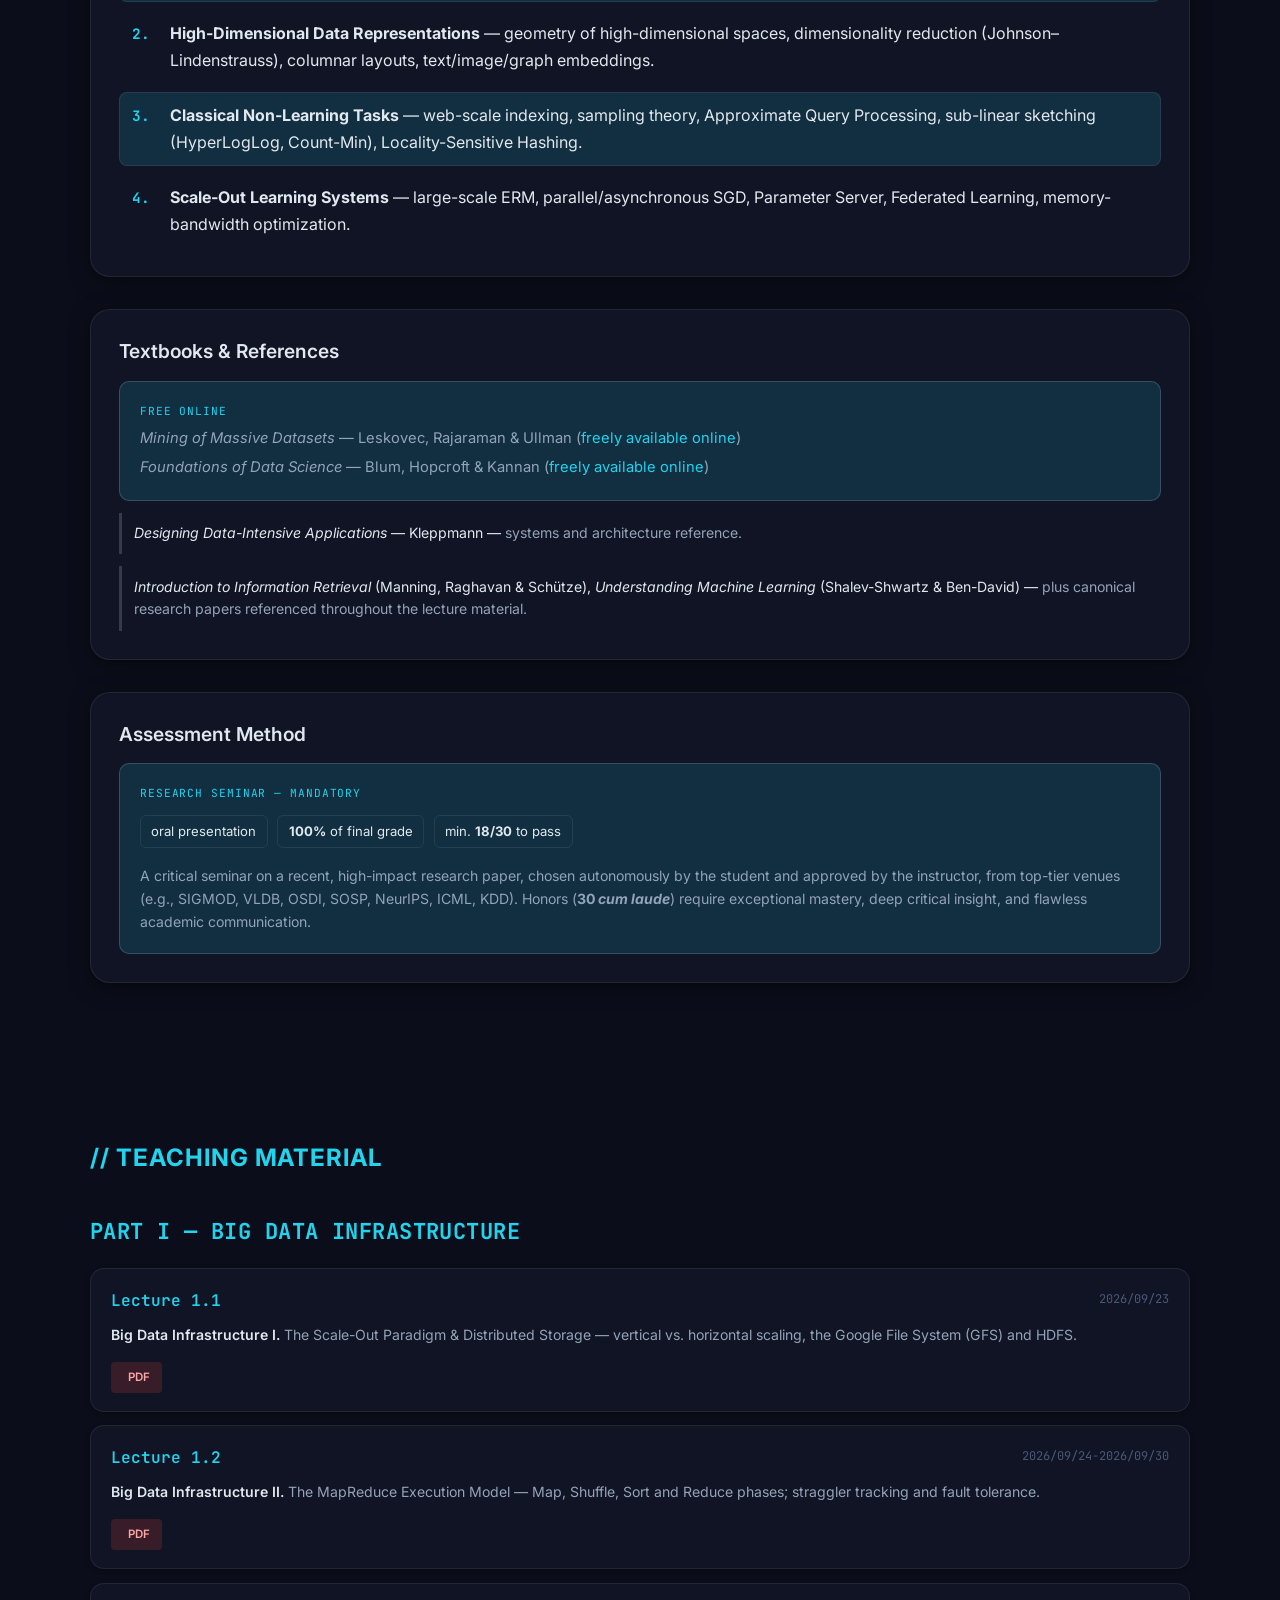
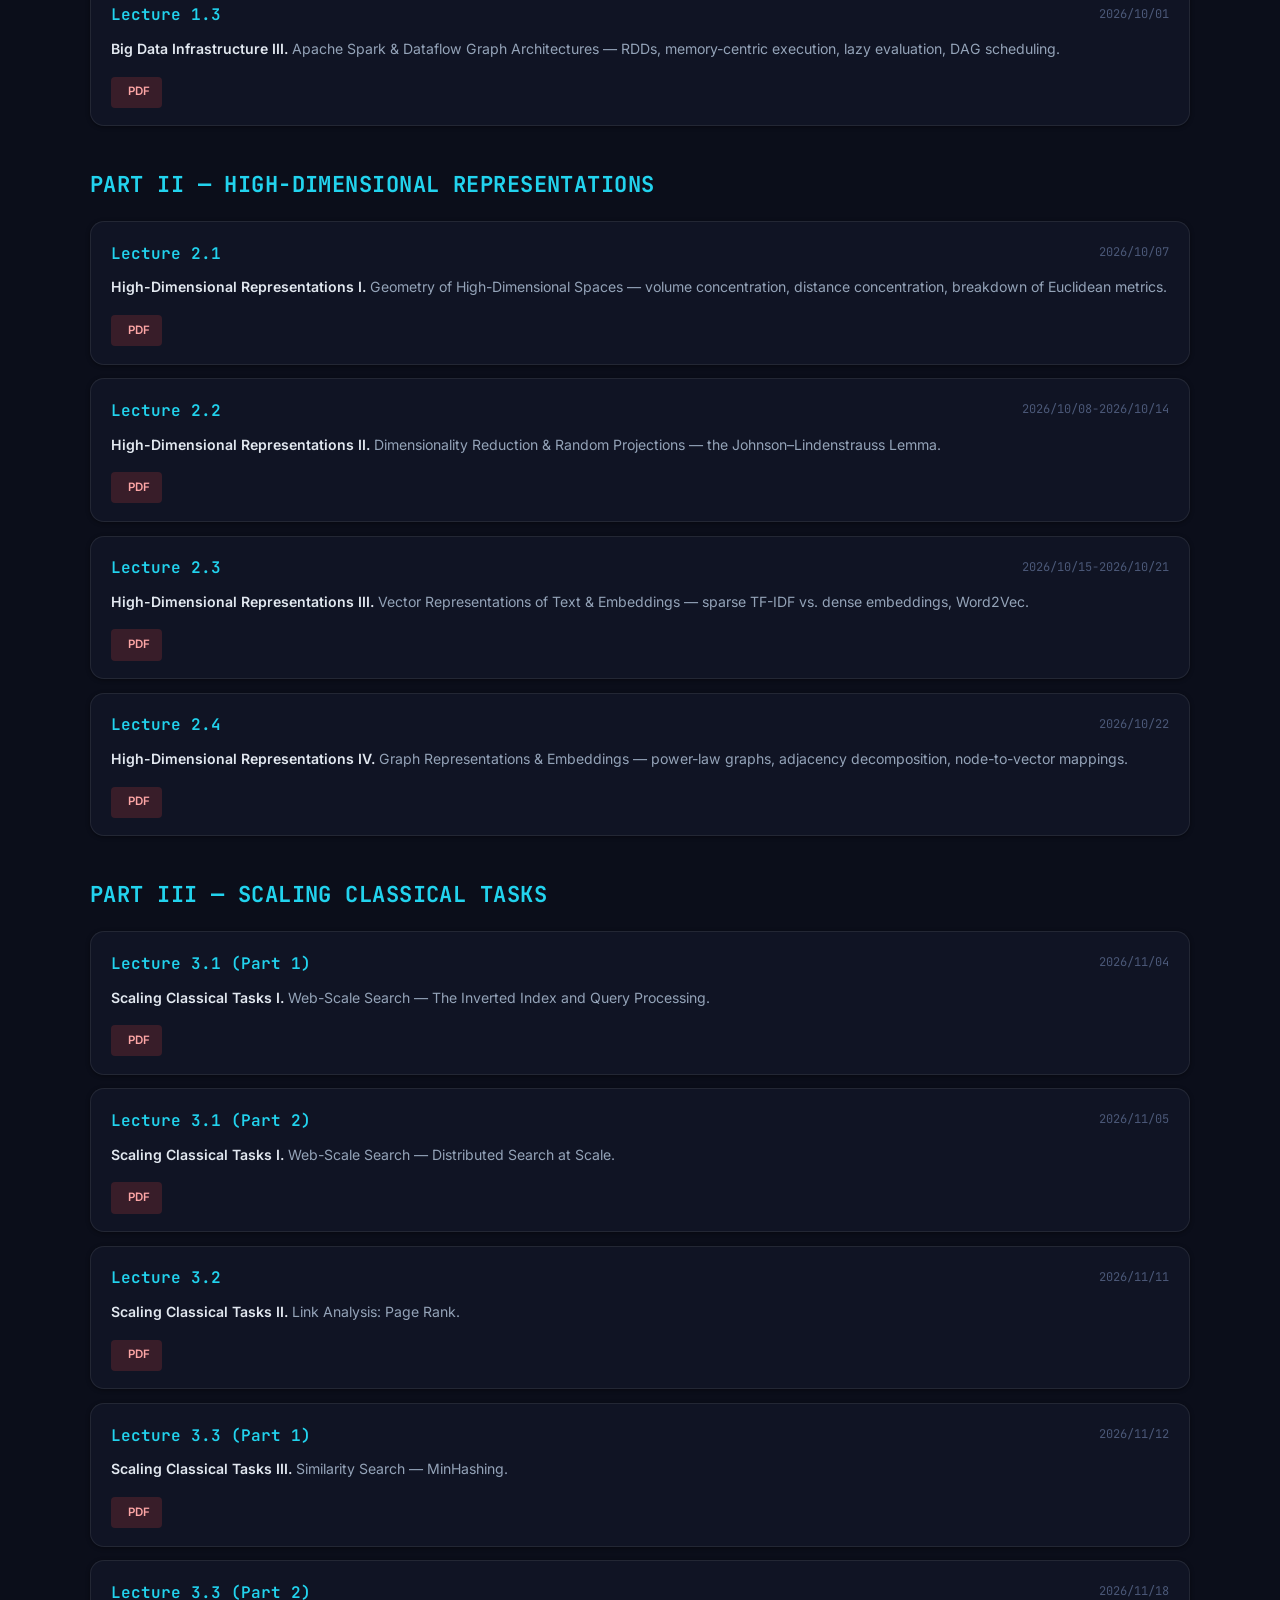
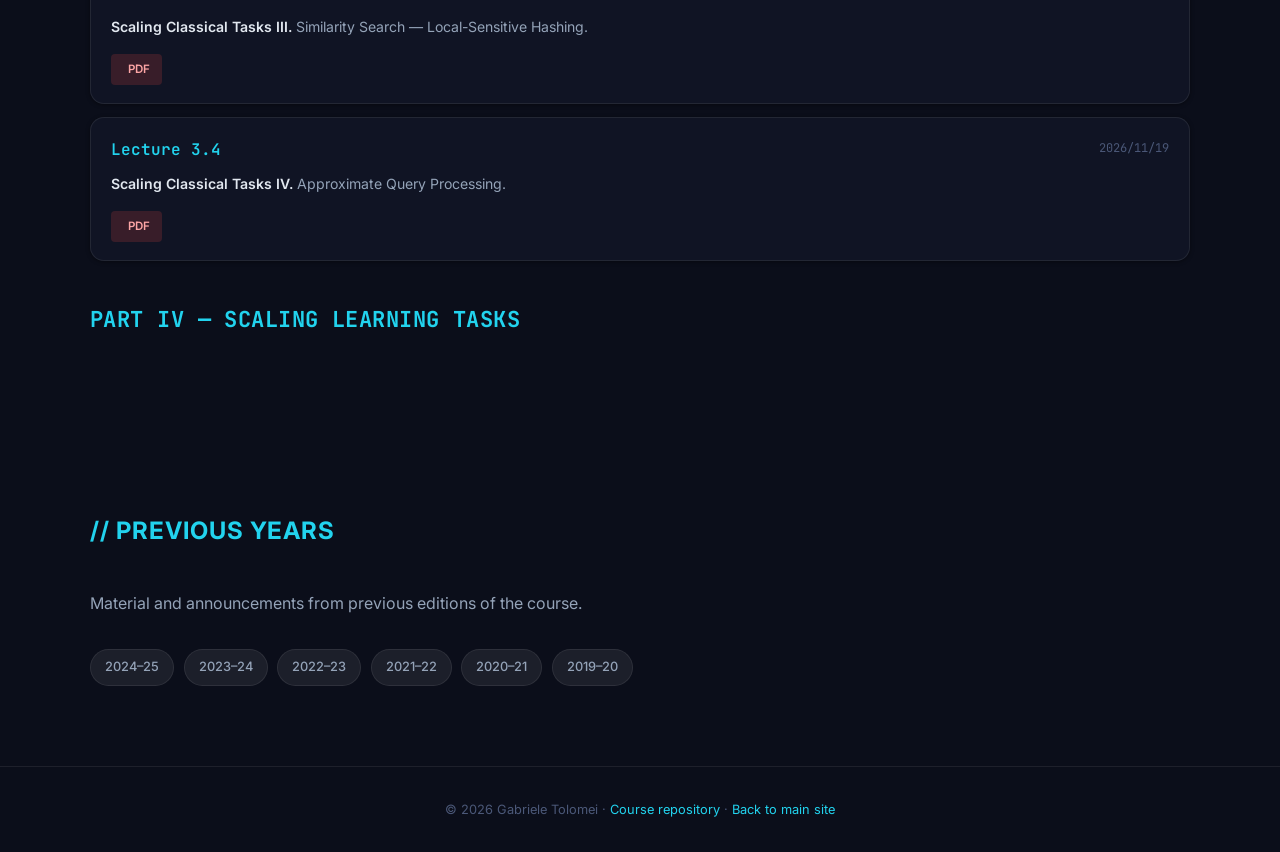
==== commit f4e3a513: "[BDC]: Added Lectures 3.3 (Part 2) and 3.4" ====
--- a/teaching/bdc.html
+++ b/teaching/bdc.html
@@ -529,17 +529,28 @@
             <!-- <a class="lecture-tag lecture-tag-html" href="../assets/docs/bdc/slides/html/Lecture_3_3_Similarity_Search_Part1.html" target="_blank" rel="noopener"><i class="ti ti-code" aria-hidden="true"></i>HTML</a> -->
           </div>
         </article>
-        <!-- <article class="lecture-card">
-          <div class="lecture-card-head">
-            <span class="lecture-card-id">Lecture 3.5</span>
-            <span class="lecture-card-date"><i class="ti ti-calendar" aria-hidden="true"></i>Date TBD</span>
-          </div>
-          <p class="lecture-card-desc"><strong style="color:var(--text);font-weight:600;">Scaling Classical Tasks V.</strong> Locality-Sensitive Hashing (LSH) — MinHashing, LSH bands, sub-linear nearest-neighbor search.</p>
-          <div class="lecture-card-links">
-            <a class="lecture-tag lecture-tag-pdf" href="../assets/docs/bdc/slides/pdf/Lecture_3_5_Locality_Sensitive_Hashing.pdf" target="_blank" rel="noopener"><i class="ti ti-file-type-pdf" aria-hidden="true"></i>PDF</a>
-            <a class="lecture-tag lecture-tag-html" href="../assets/docs/bdc/slides/html/Lecture_3_5_Locality_Sensitive_Hashing.html" target="_blank" rel="noopener"><i class="ti ti-code" aria-hidden="true"></i>HTML</a>
-          </div>
-        </article> -->
+        <article class="lecture-card">
+          <div class="lecture-card-head">
+            <span class="lecture-card-id">Lecture 3.3 (Part 2)</span>
+            <span class="lecture-card-date"><i class="ti ti-calendar" aria-hidden="true"></i>2026/11/18</span>
+          </div>
+          <p class="lecture-card-desc"><strong style="color:var(--text);font-weight:600;">Scaling Classical Tasks III.</strong> Similarity Search — Local-Sensitive Hashing.</p>
+          <div class="lecture-card-links">
+            <a class="lecture-tag lecture-tag-pdf" href="../assets/docs/bdc/slides/pdf/Lecture_3_3_Similarity_Search_Part2.pdf" target="_blank" rel="noopener"><i class="ti ti-file-type-pdf" aria-hidden="true"></i>PDF</a>
+            <!-- <a class="lecture-tag lecture-tag-html" href="../assets/docs/bdc/slides/html/Lecture_3_3_Similarity_Search_Part2.html" target="_blank" rel="noopener"><i class="ti ti-code" aria-hidden="true"></i>HTML</a> -->
+          </div>
+        </article>
+        <article class="lecture-card">
+          <div class="lecture-card-head">
+            <span class="lecture-card-id">Lecture 3.4</span>
+            <span class="lecture-card-date"><i class="ti ti-calendar" aria-hidden="true"></i>2026/11/19</span>
+          </div>
+          <p class="lecture-card-desc"><strong style="color:var(--text);font-weight:600;">Scaling Classical Tasks IV.</strong> Approximate Query Processing.</p>
+          <div class="lecture-card-links">
+            <a class="lecture-tag lecture-tag-pdf" href="../assets/docs/bdc/slides/pdf/Lecture_3_4_Approximate_Query_Processing.pdf" target="_blank" rel="noopener"><i class="ti ti-file-type-pdf" aria-hidden="true"></i>PDF</a>
+            <!-- <a class="lecture-tag lecture-tag-html" href="../assets/docs/bdc/slides/html/Lecture_3_4_Approximate_Query_Processing.html" target="_blank" rel="noopener"><i class="ti ti-code" aria-hidden="true"></i>HTML</a> -->
+          </div>
+        </article>
       </div>
     </div>
 
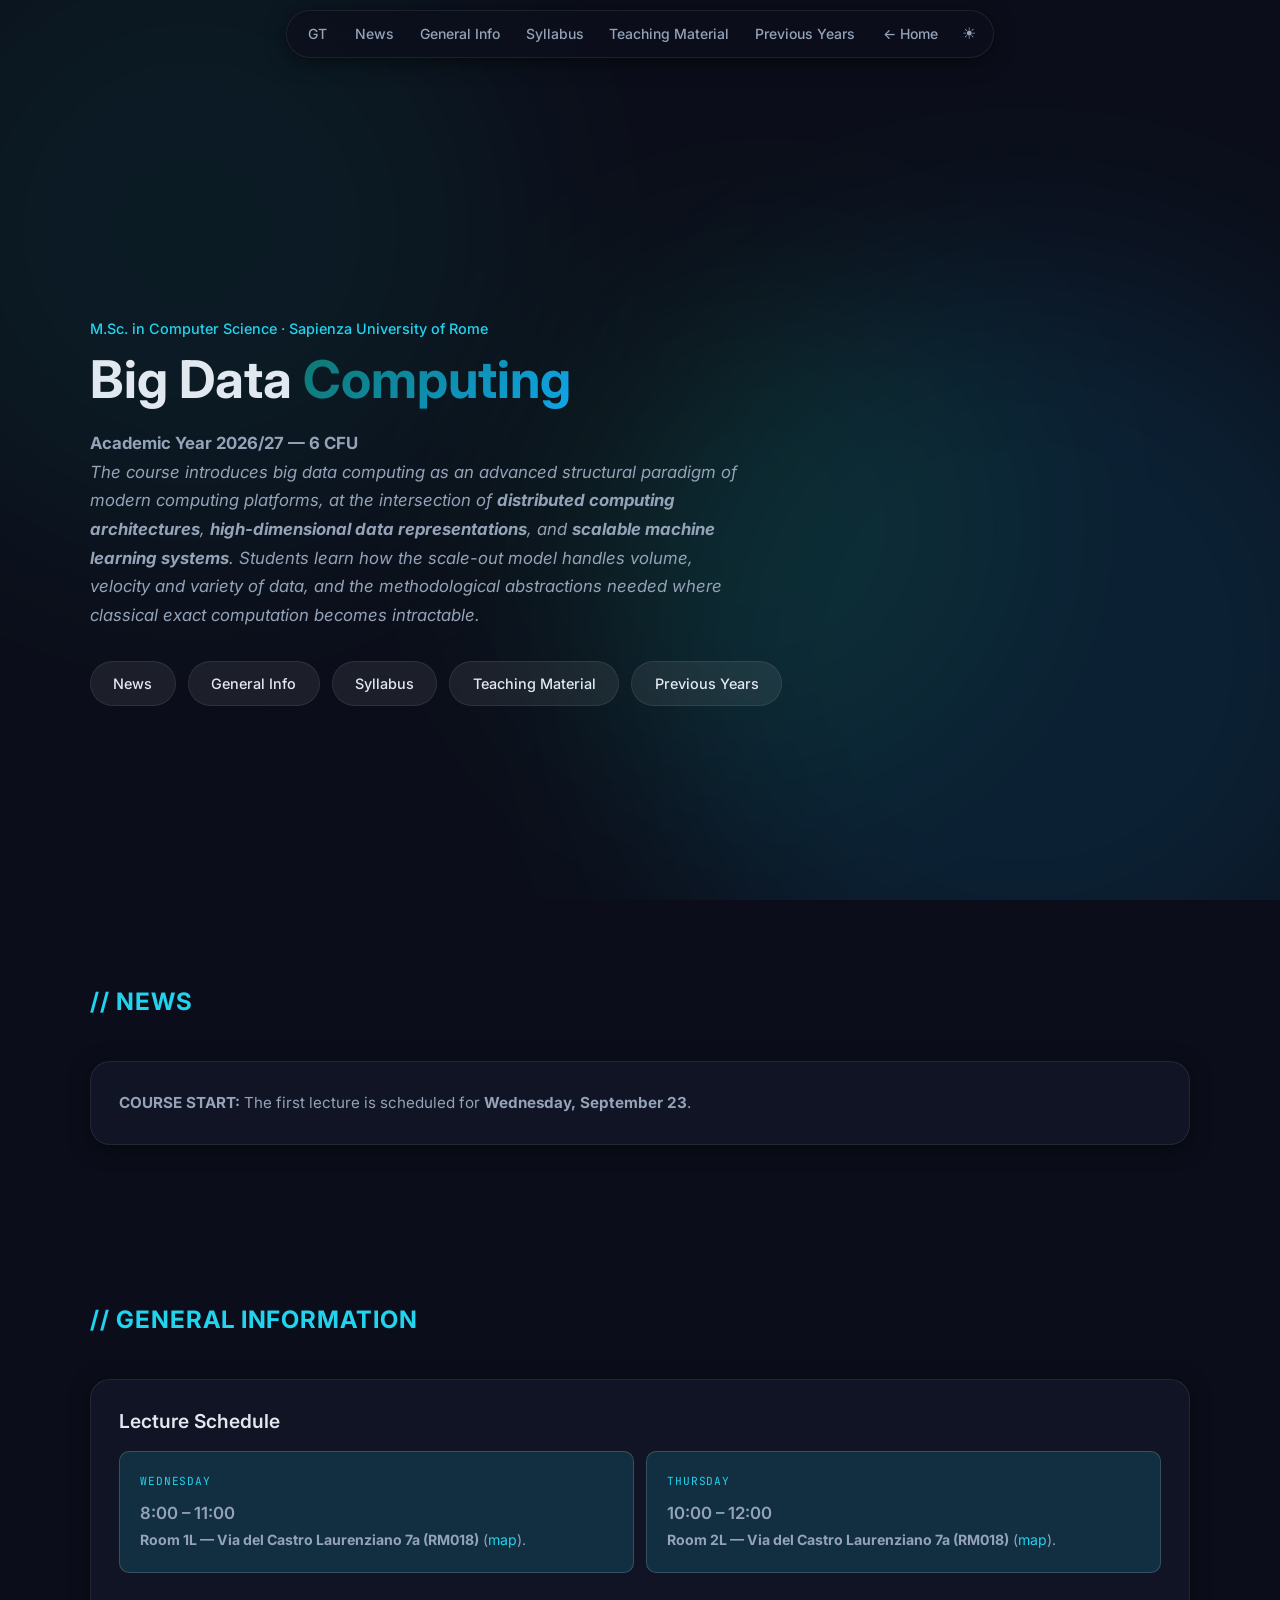
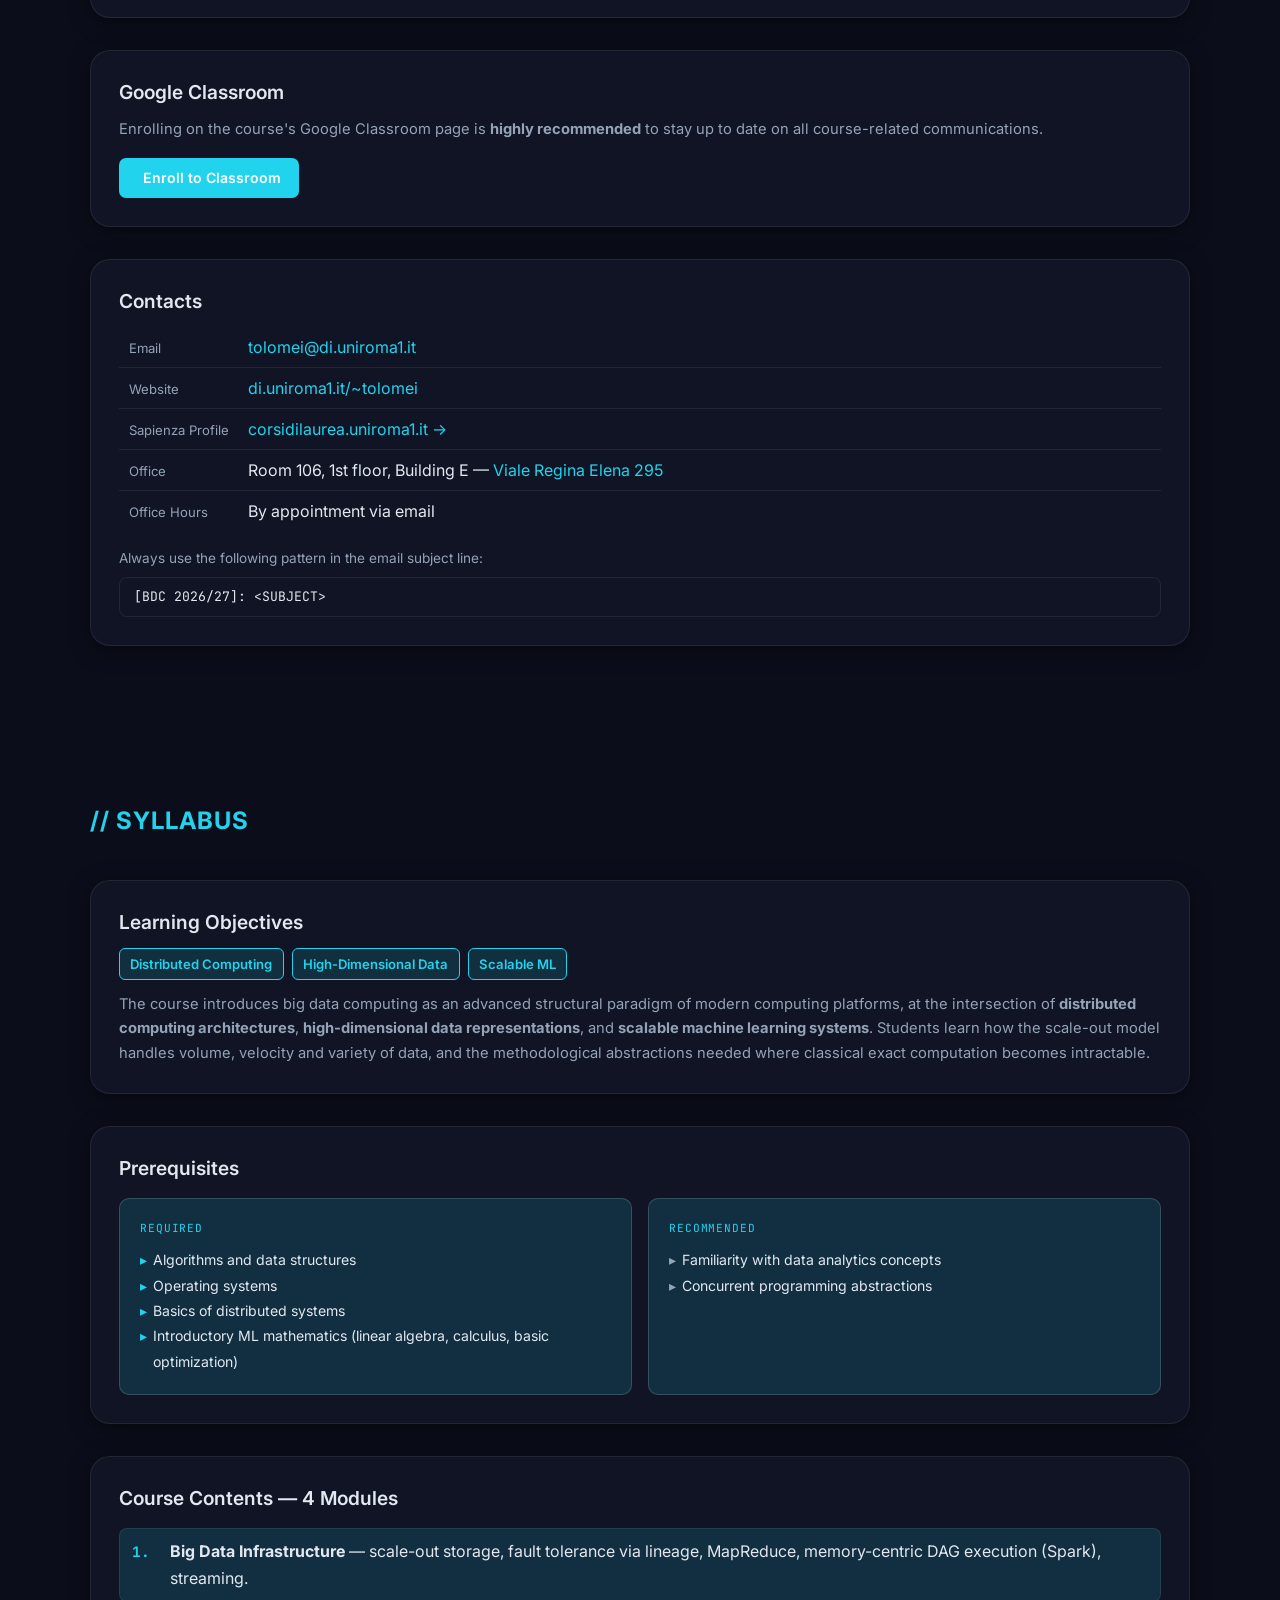
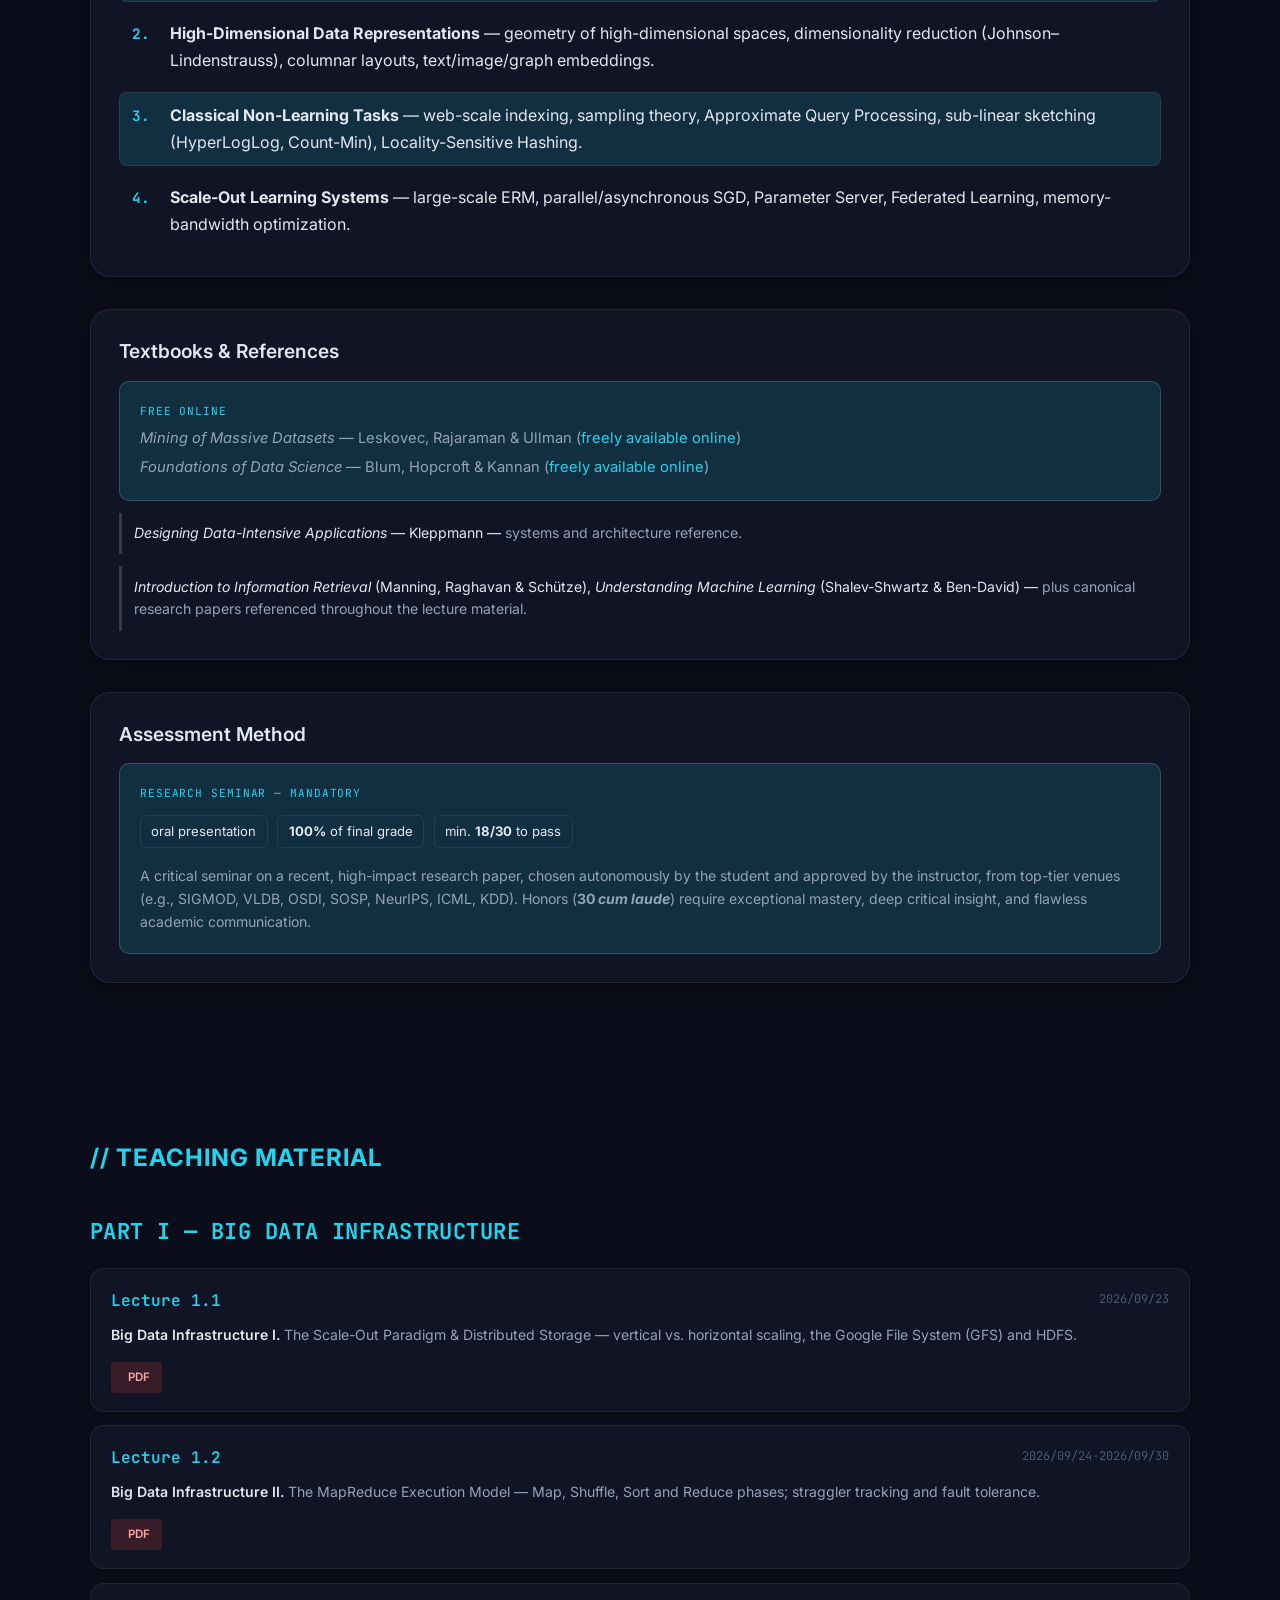
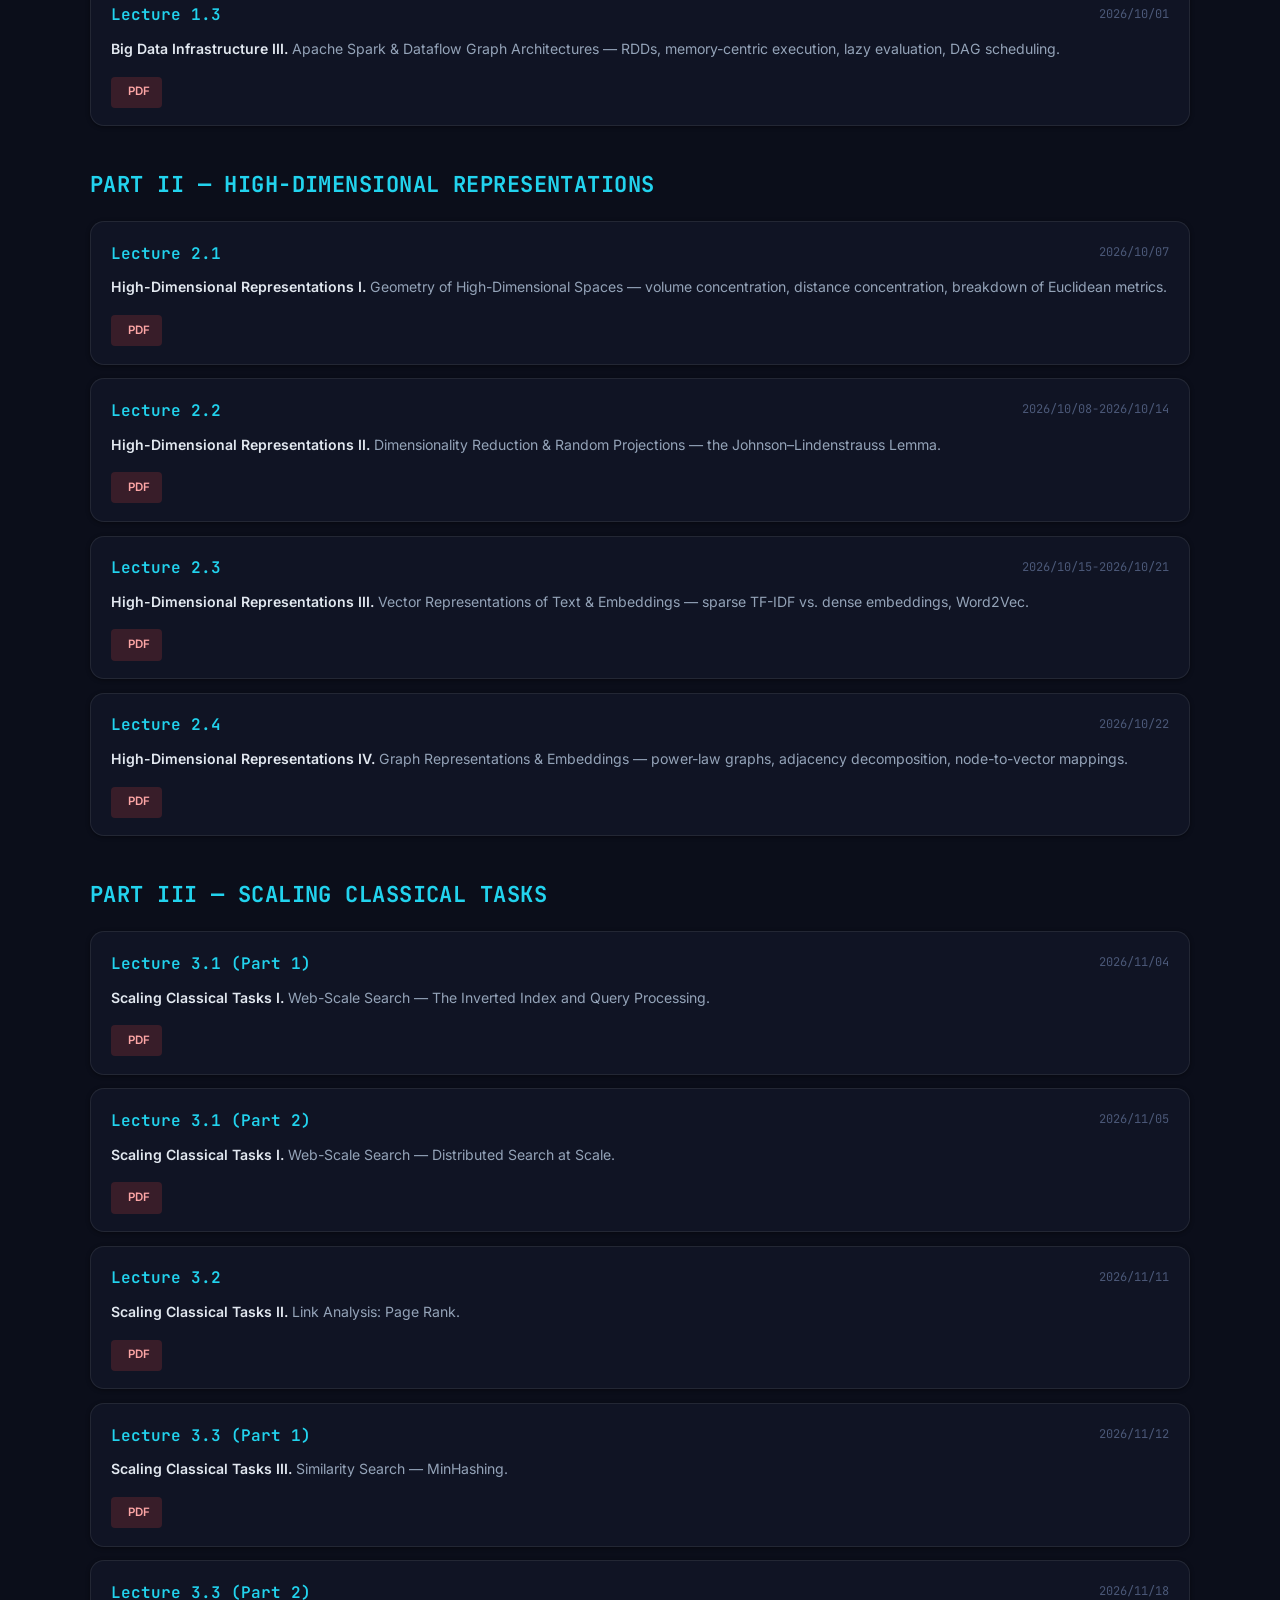
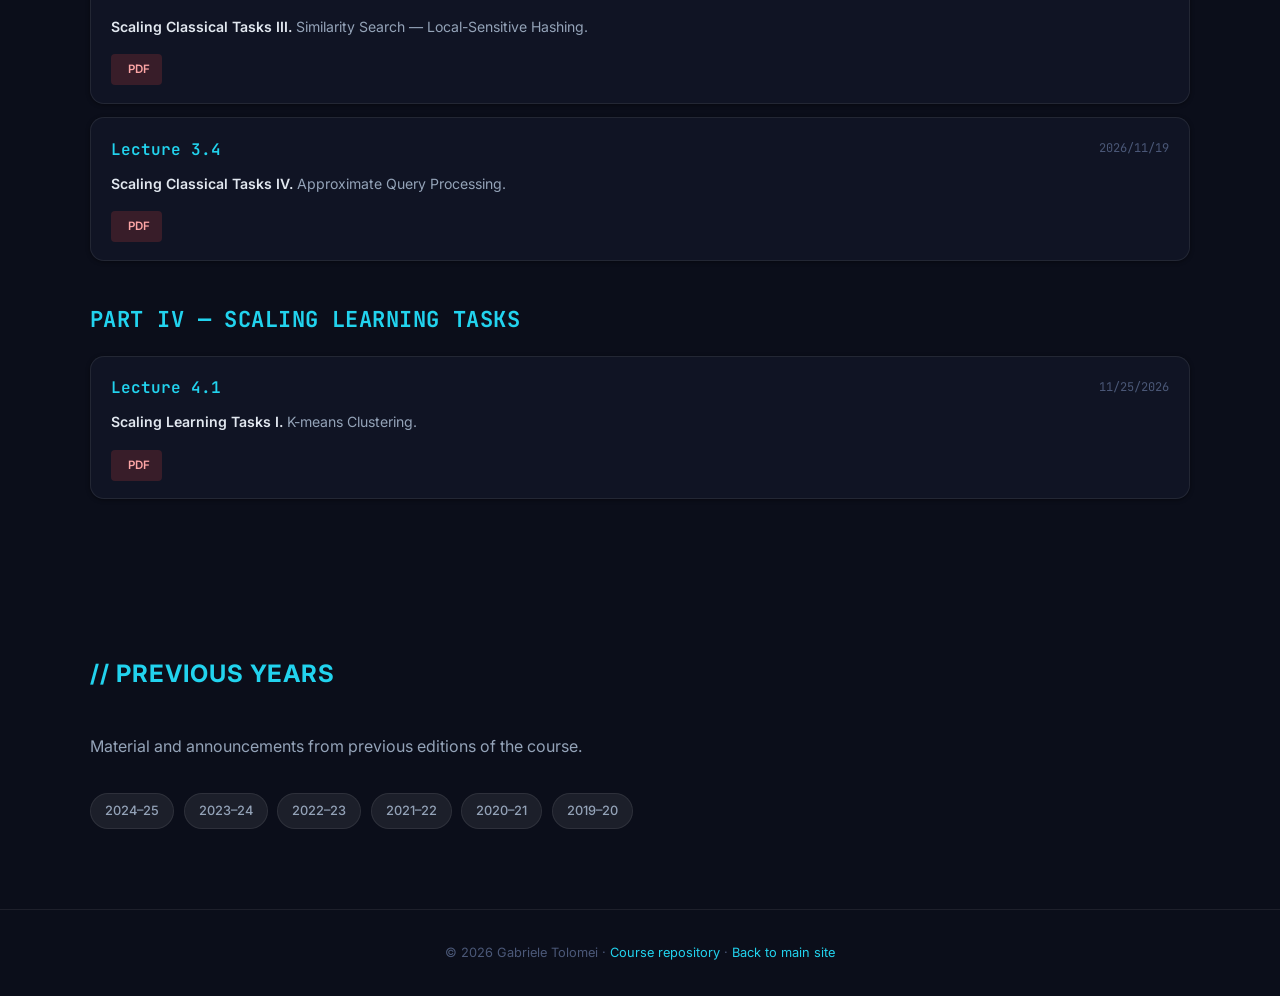
==== commit 0cb94587: "[BDC]: Lecture 4.1" ====
--- a/teaching/bdc.html
+++ b/teaching/bdc.html
@@ -557,18 +557,18 @@
     <div class="materiale-part" id="part-4">
       <h3 class="materiale-part-title">Part IV — SCALING LEARNING TASKS</h3>
       <div class="lecture-cards">
+        <article class="lecture-card">
+          <div class="lecture-card-head">
+            <span class="lecture-card-id">Lecture 4.1</span>
+            <span class="lecture-card-date"><i class="ti ti-calendar" aria-hidden="true"></i>11/25/2026</span>
+          </div>
+          <p class="lecture-card-desc"><strong style="color:var(--text);font-weight:600;">Scaling Learning Tasks I.</strong> K-means Clustering.</p>
+          <div class="lecture-card-links">
+            <a class="lecture-tag lecture-tag-pdf" href="../assets/docs/bdc/slides/pdf/Lecture_4_1_K-means_Clustering.pdf" target="_blank" rel="noopener"><i class="ti ti-file-type-pdf" aria-hidden="true"></i>PDF</a>
+            <!-- <a class="lecture-tag lecture-tag-html" href="../assets/docs/bdc/slides/html/Lecture_4_1_K-means_Clustering.html" target="_blank" rel="noopener"><i class="ti ti-code" aria-hidden="true"></i>HTML</a> -->
+          </div>
+        </article>
         <!-- <article class="lecture-card">
-          <div class="lecture-card-head">
-            <span class="lecture-card-id">Lecture 4.1</span>
-            <span class="lecture-card-date"><i class="ti ti-calendar" aria-hidden="true"></i>Date TBD</span>
-          </div>
-          <p class="lecture-card-desc"><strong style="color:var(--text);font-weight:600;">Scaling Learning Tasks I.</strong> Optimization at Scale: Empirical Risk Minimization — objective functions and batch gradient descent bottlenecks.</p>
-          <div class="lecture-card-links">
-            <a class="lecture-tag lecture-tag-pdf" href="../assets/docs/bdc/slides/pdf/Lecture_4_1_Empirical_Risk_Minimization.pdf" target="_blank" rel="noopener"><i class="ti ti-file-type-pdf" aria-hidden="true"></i>PDF</a>
-            <a class="lecture-tag lecture-tag-html" href="../assets/docs/bdc/slides/html/Lecture_4_1_Empirical_Risk_Minimization.html" target="_blank" rel="noopener"><i class="ti ti-code" aria-hidden="true"></i>HTML</a>
-          </div>
-        </article>
-        <article class="lecture-card">
           <div class="lecture-card-head">
             <span class="lecture-card-id">Lecture 4.2</span>
             <span class="lecture-card-date"><i class="ti ti-calendar" aria-hidden="true"></i>Date TBD</span>
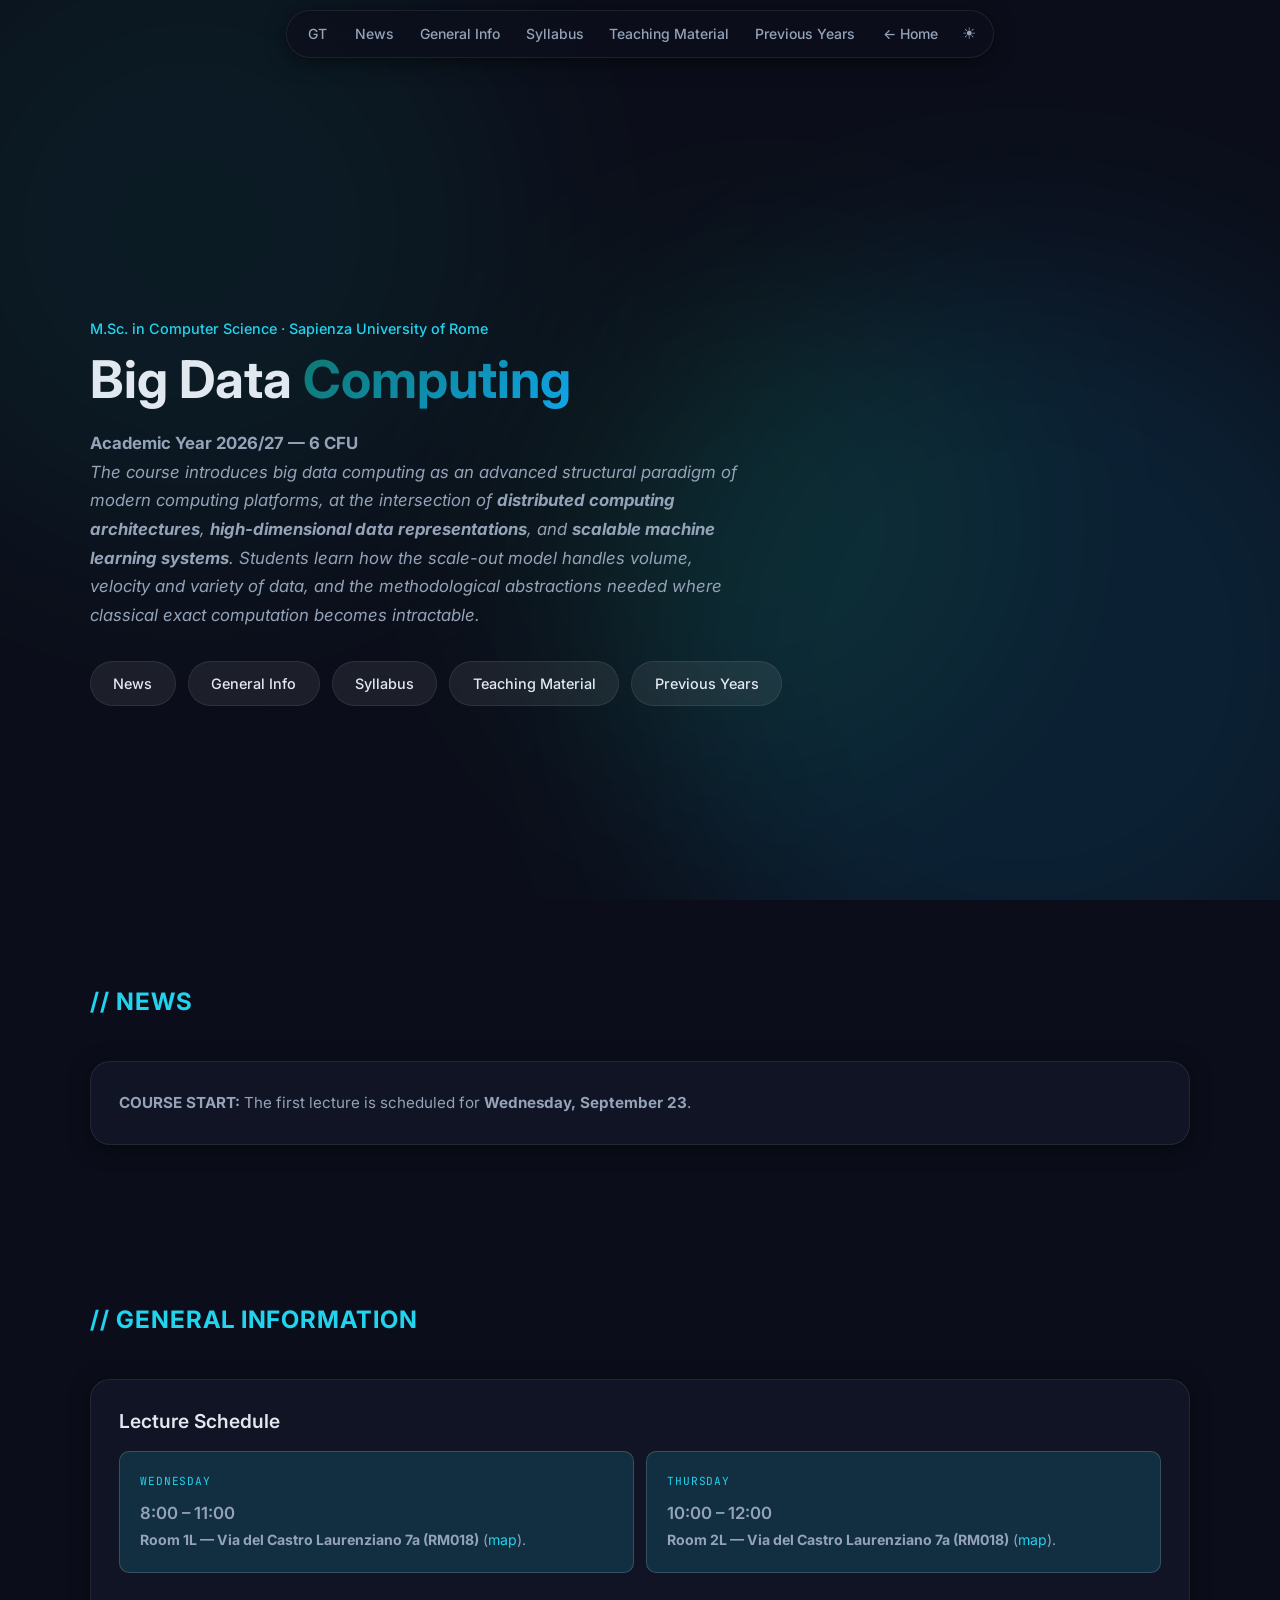
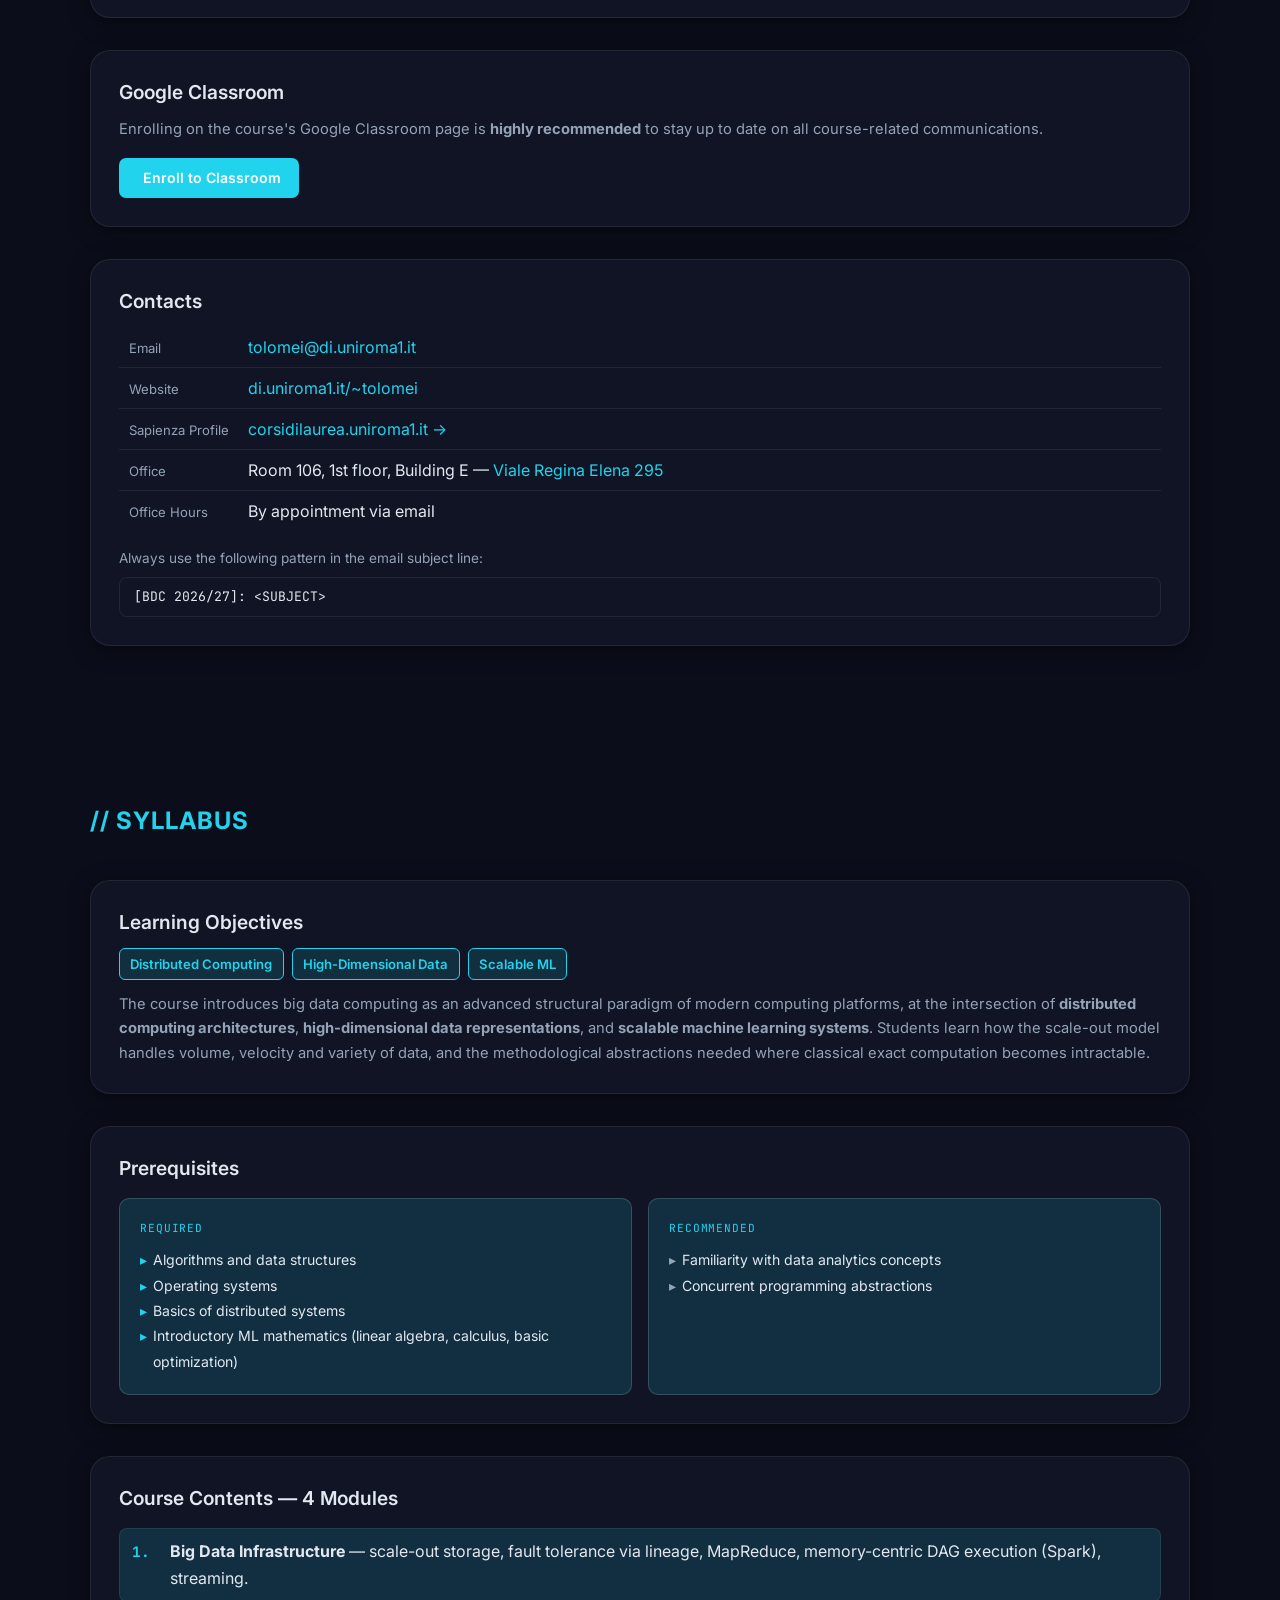
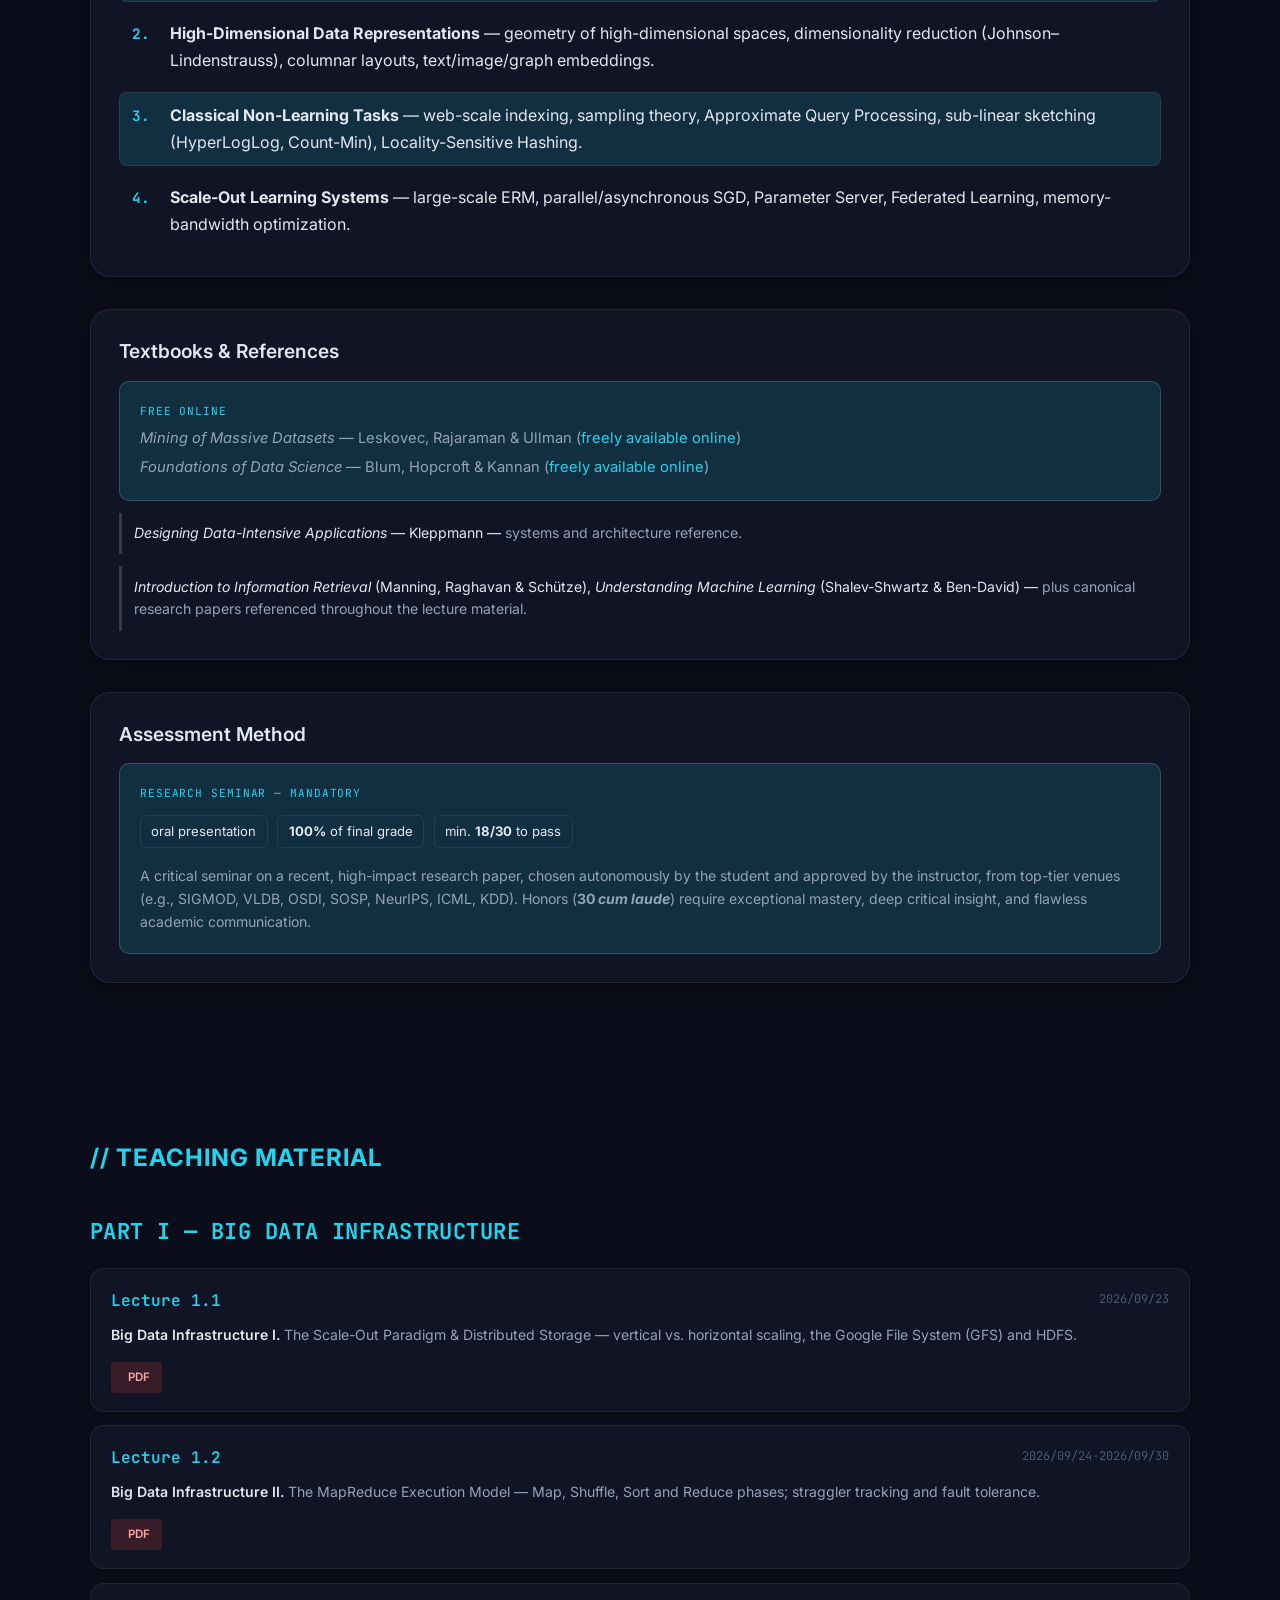
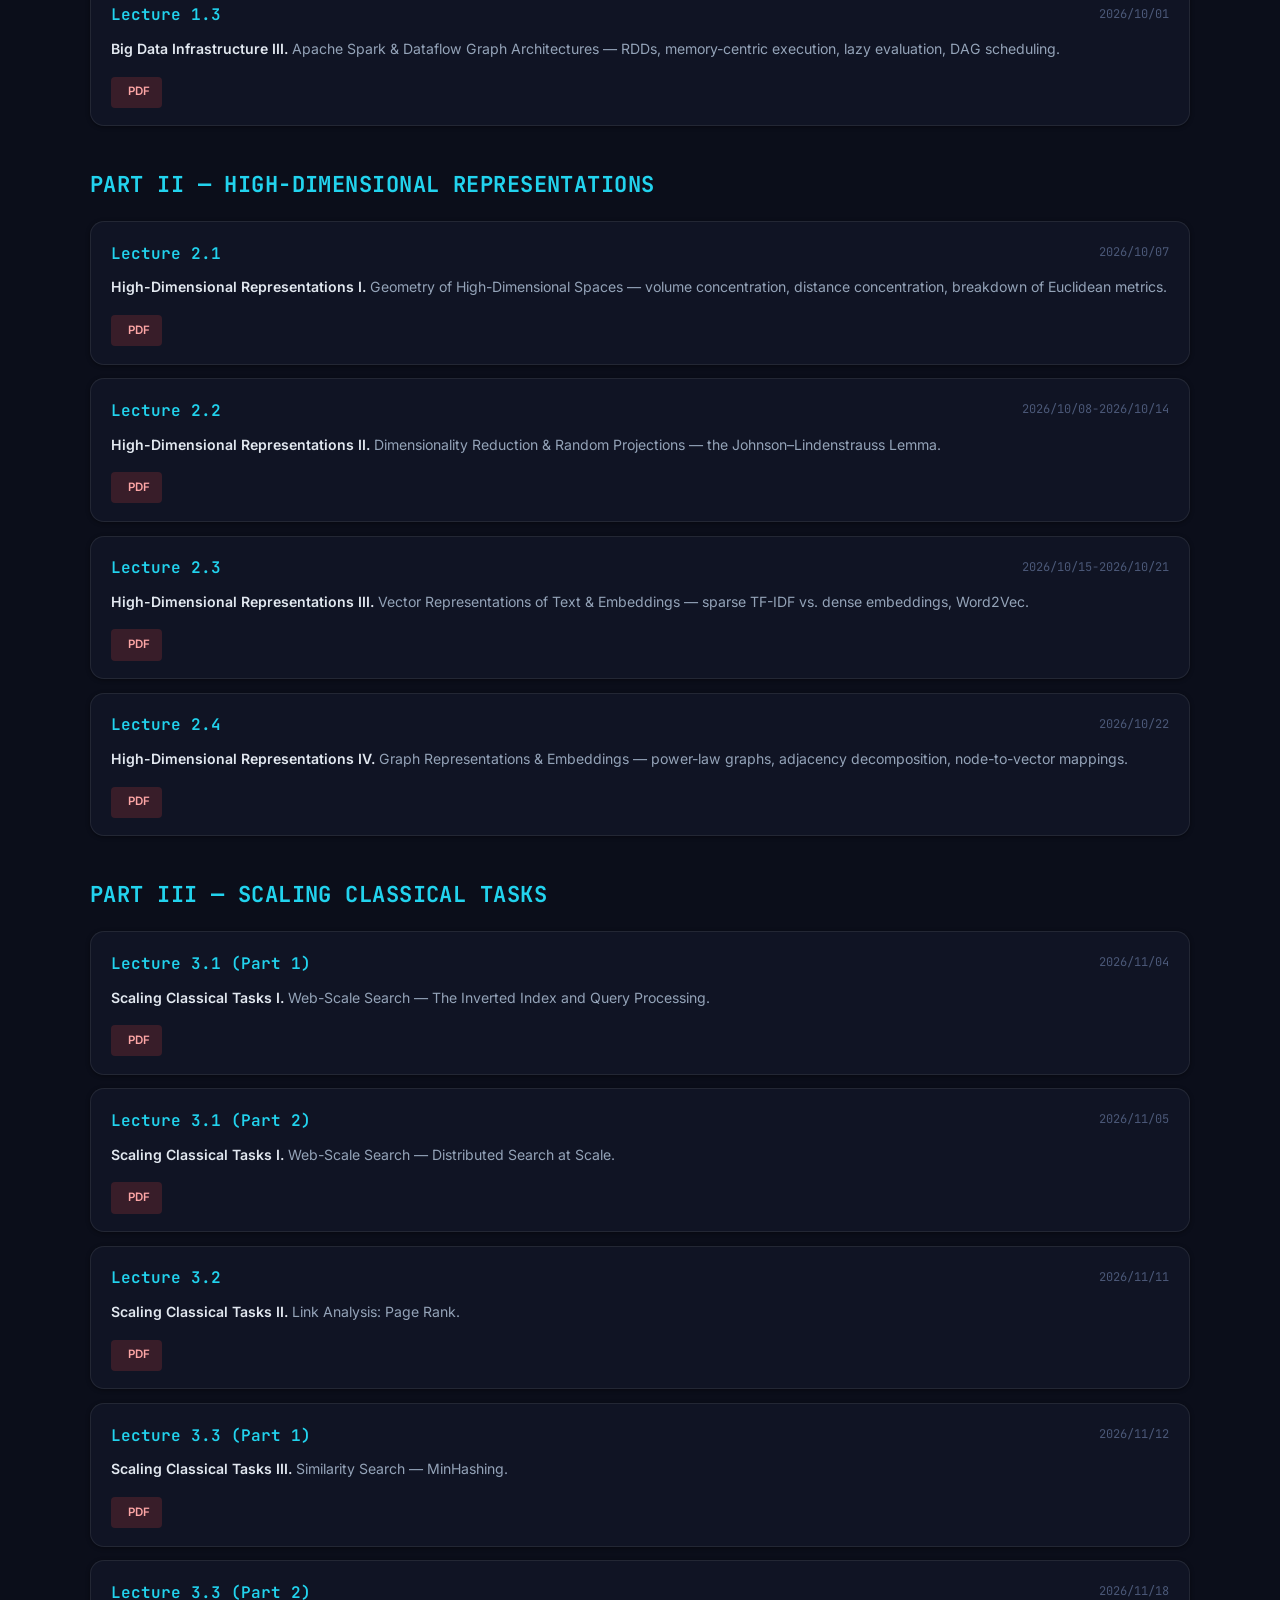
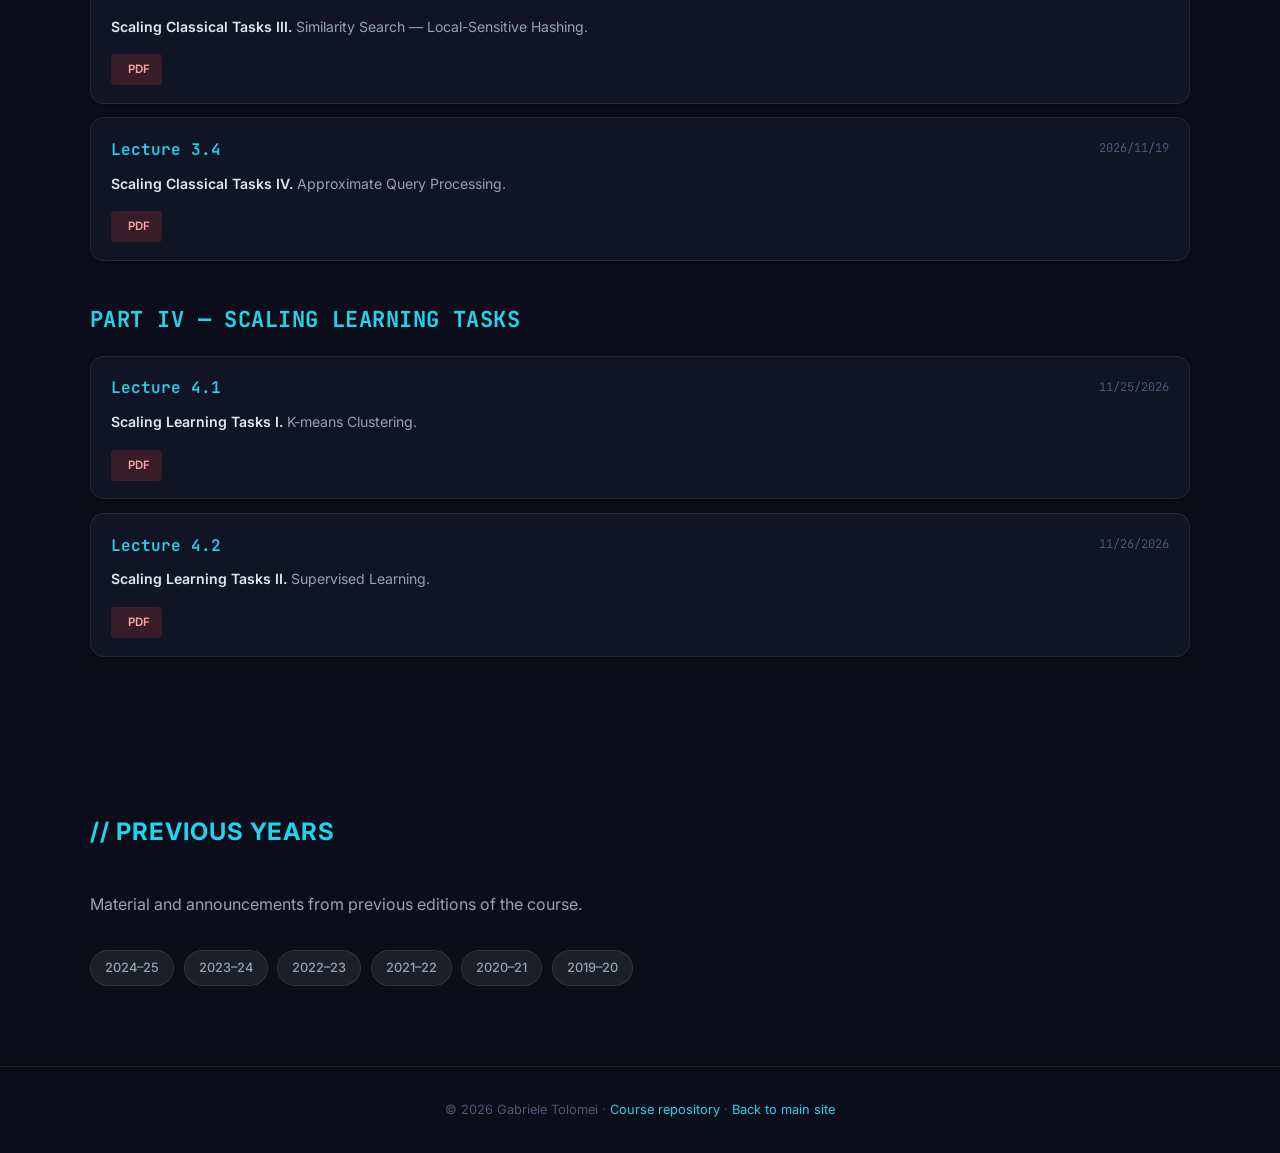
==== commit 3d386bc9: "[BDC]: Lecture 4.2" ====
--- a/teaching/bdc.html
+++ b/teaching/bdc.html
@@ -568,18 +568,18 @@
             <!-- <a class="lecture-tag lecture-tag-html" href="../assets/docs/bdc/slides/html/Lecture_4_1_K-means_Clustering.html" target="_blank" rel="noopener"><i class="ti ti-code" aria-hidden="true"></i>HTML</a> -->
           </div>
         </article>
+        <article class="lecture-card">
+          <div class="lecture-card-head">
+            <span class="lecture-card-id">Lecture 4.2</span>
+            <span class="lecture-card-date"><i class="ti ti-calendar" aria-hidden="true"></i>11/26/2026</span>
+          </div>
+          <p class="lecture-card-desc"><strong style="color:var(--text);font-weight:600;">Scaling Learning Tasks II.</strong> Supervised Learning.</p>
+          <div class="lecture-card-links">
+            <a class="lecture-tag lecture-tag-pdf" href="../assets/docs/bdc/slides/pdf/Lecture_4_2_Supervised_Learning.pdf" target="_blank" rel="noopener"><i class="ti ti-file-type-pdf" aria-hidden="true"></i>PDF</a>
+            <!-- <a class="lecture-tag lecture-tag-html" href="../assets/docs/bdc/slides/html/Lecture_4_2_Supervised_Learning.html" target="_blank" rel="noopener"><i class="ti ti-code" aria-hidden="true"></i>HTML</a> -->
+          </div>
+        </article>
         <!-- <article class="lecture-card">
-          <div class="lecture-card-head">
-            <span class="lecture-card-id">Lecture 4.2</span>
-            <span class="lecture-card-date"><i class="ti ti-calendar" aria-hidden="true"></i>Date TBD</span>
-          </div>
-          <p class="lecture-card-desc"><strong style="color:var(--text);font-weight:600;">Scaling Learning Tasks II.</strong> Parallel Stochastic Gradient Descent (SGD) — mini-batch SGD and the trade-offs of parallel batch sizes.</p>
-          <div class="lecture-card-links">
-            <a class="lecture-tag lecture-tag-pdf" href="../assets/docs/bdc/slides/pdf/Lecture_4_2_Parallel_SGD.pdf" target="_blank" rel="noopener"><i class="ti ti-file-type-pdf" aria-hidden="true"></i>PDF</a>
-            <a class="lecture-tag lecture-tag-html" href="../assets/docs/bdc/slides/html/Lecture_4_2_Parallel_SGD.html" target="_blank" rel="noopener"><i class="ti ti-code" aria-hidden="true"></i>HTML</a>
-          </div>
-        </article>
-        <article class="lecture-card">
           <div class="lecture-card-head">
             <span class="lecture-card-id">Lecture 4.3</span>
             <span class="lecture-card-date"><i class="ti ti-calendar" aria-hidden="true"></i>Date TBD</span>
